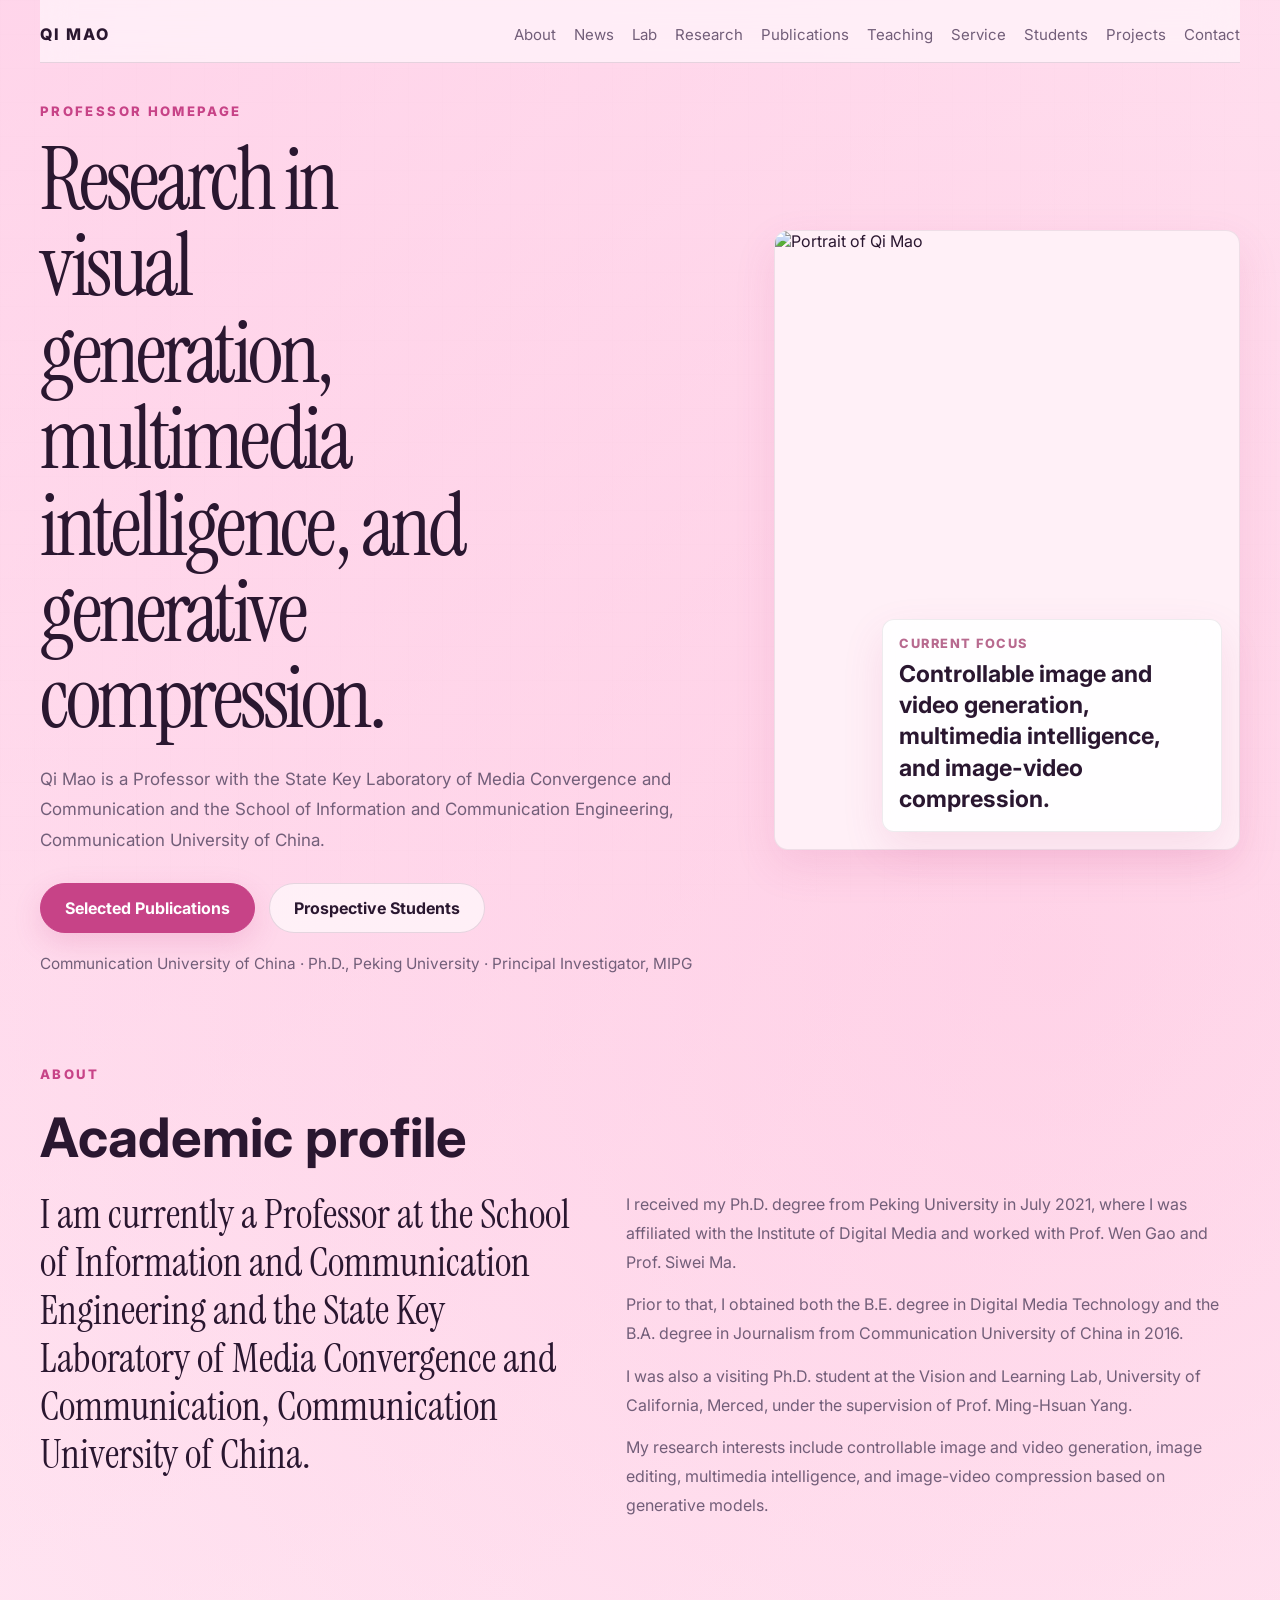
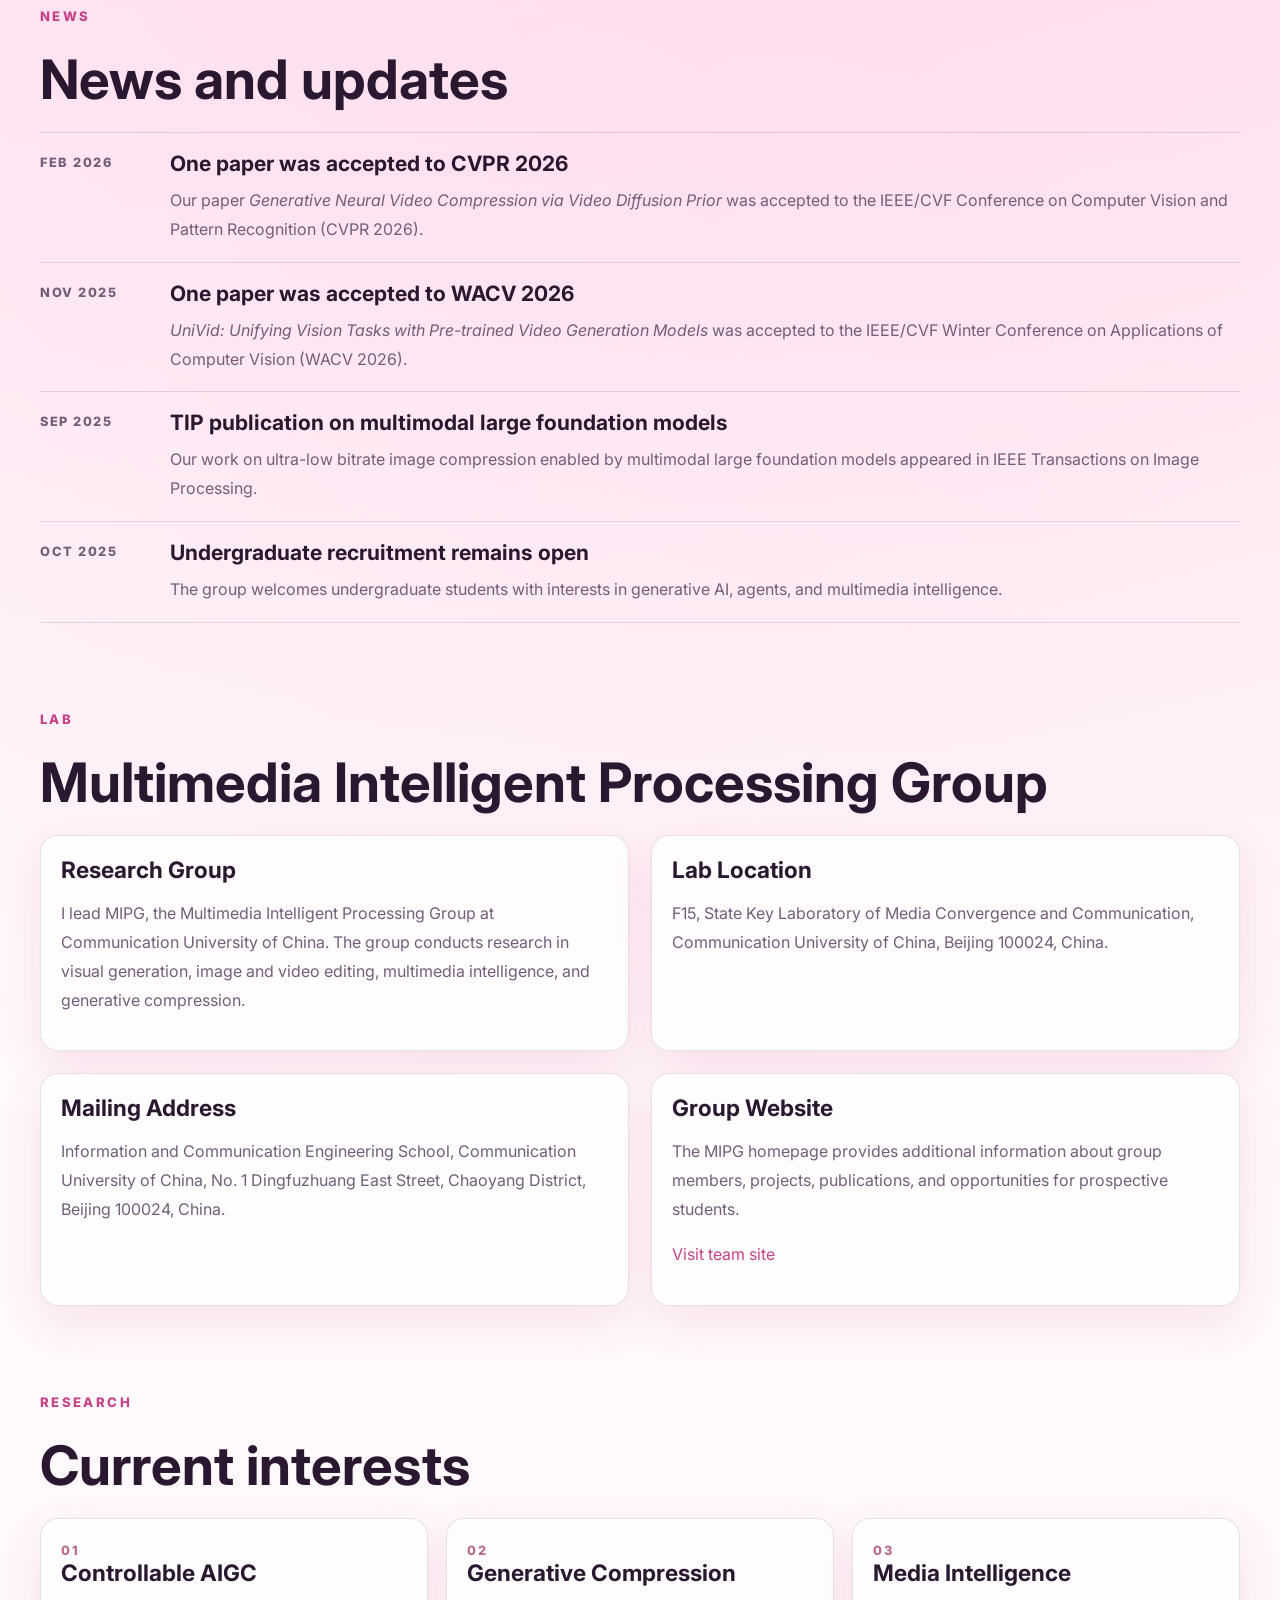
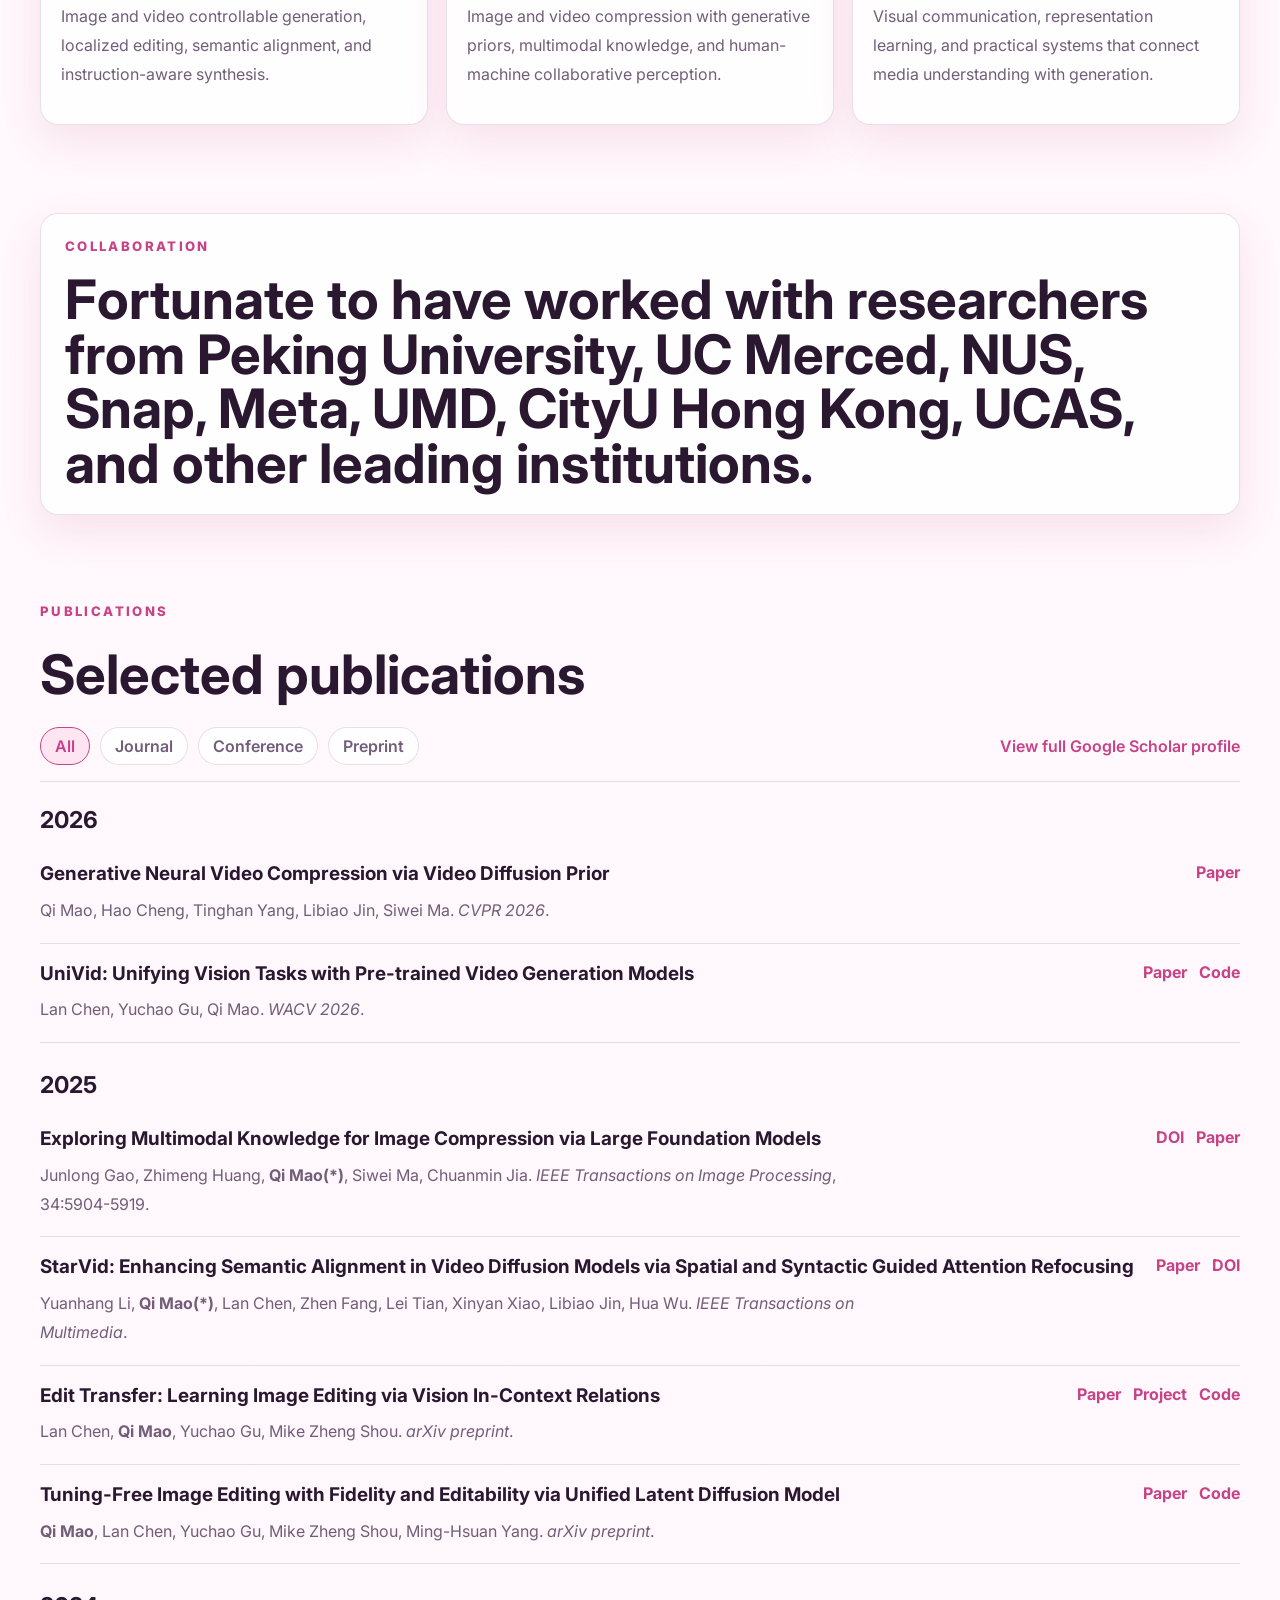
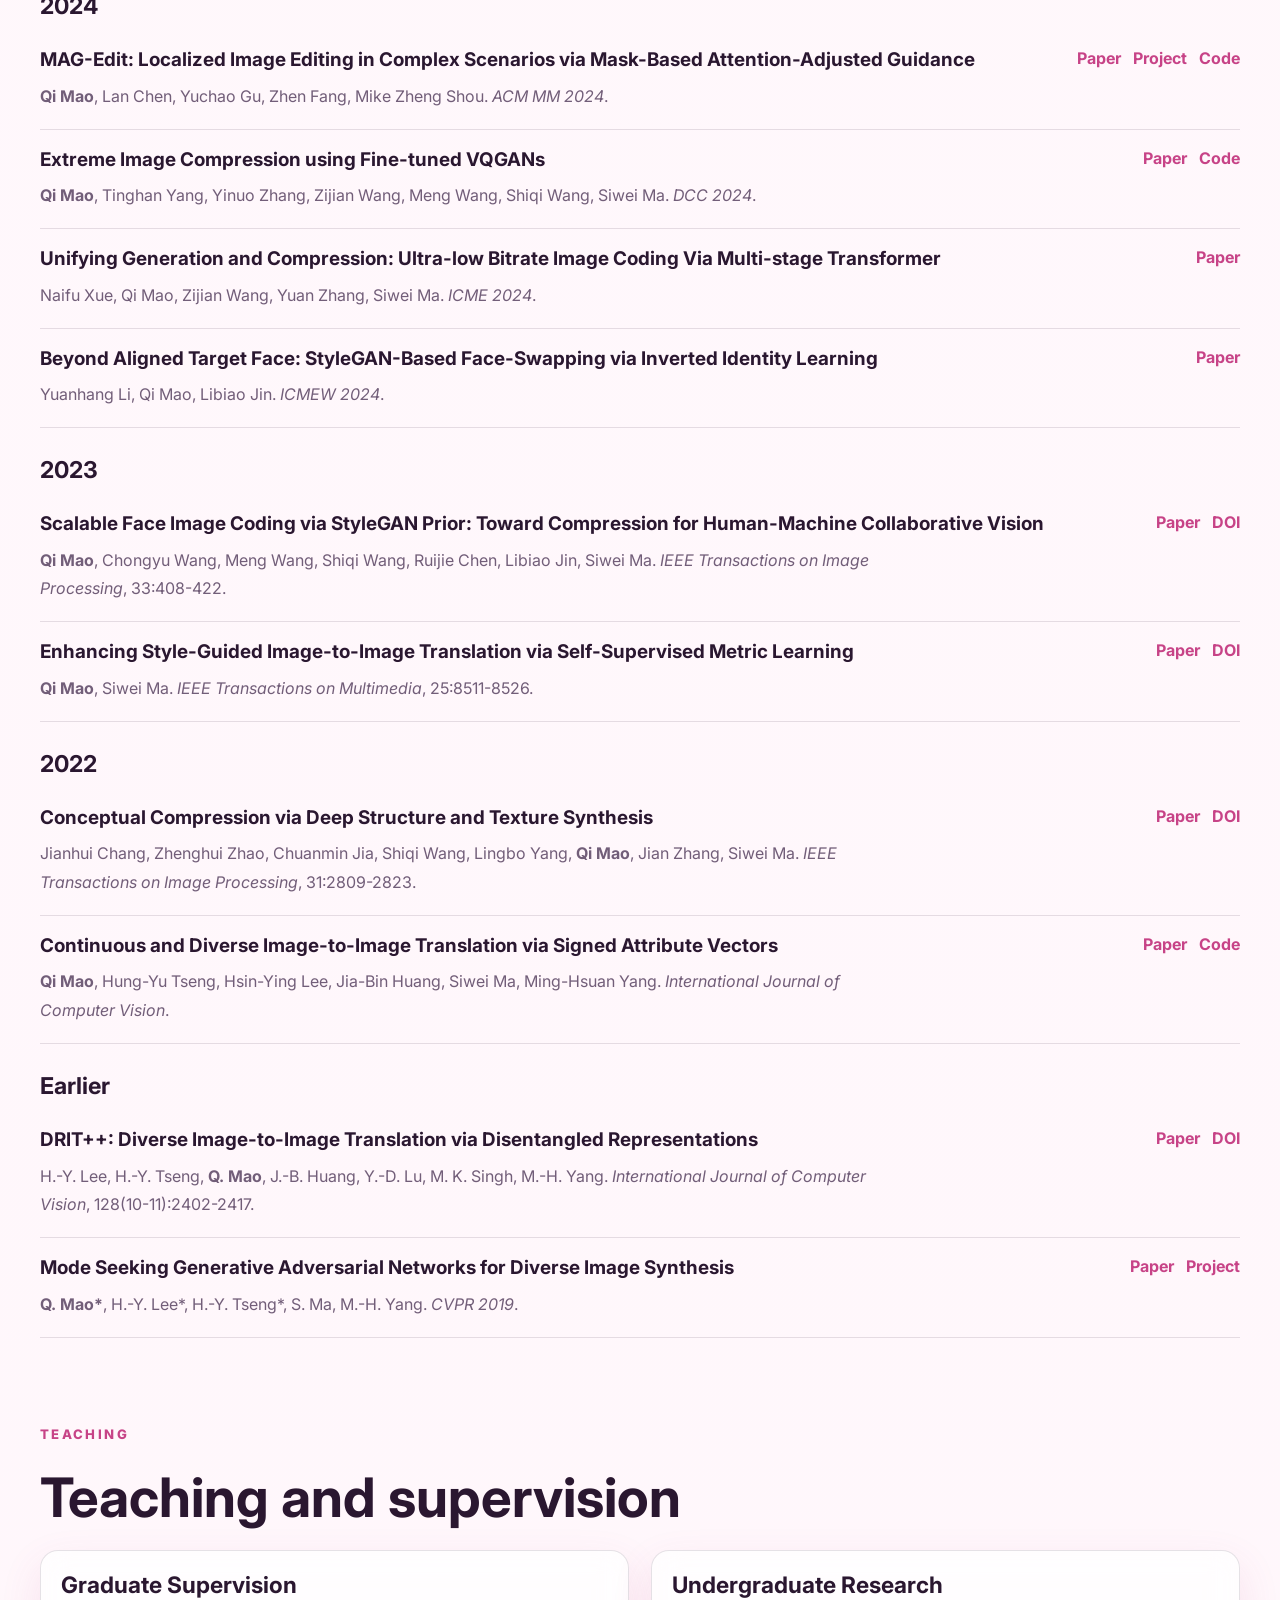
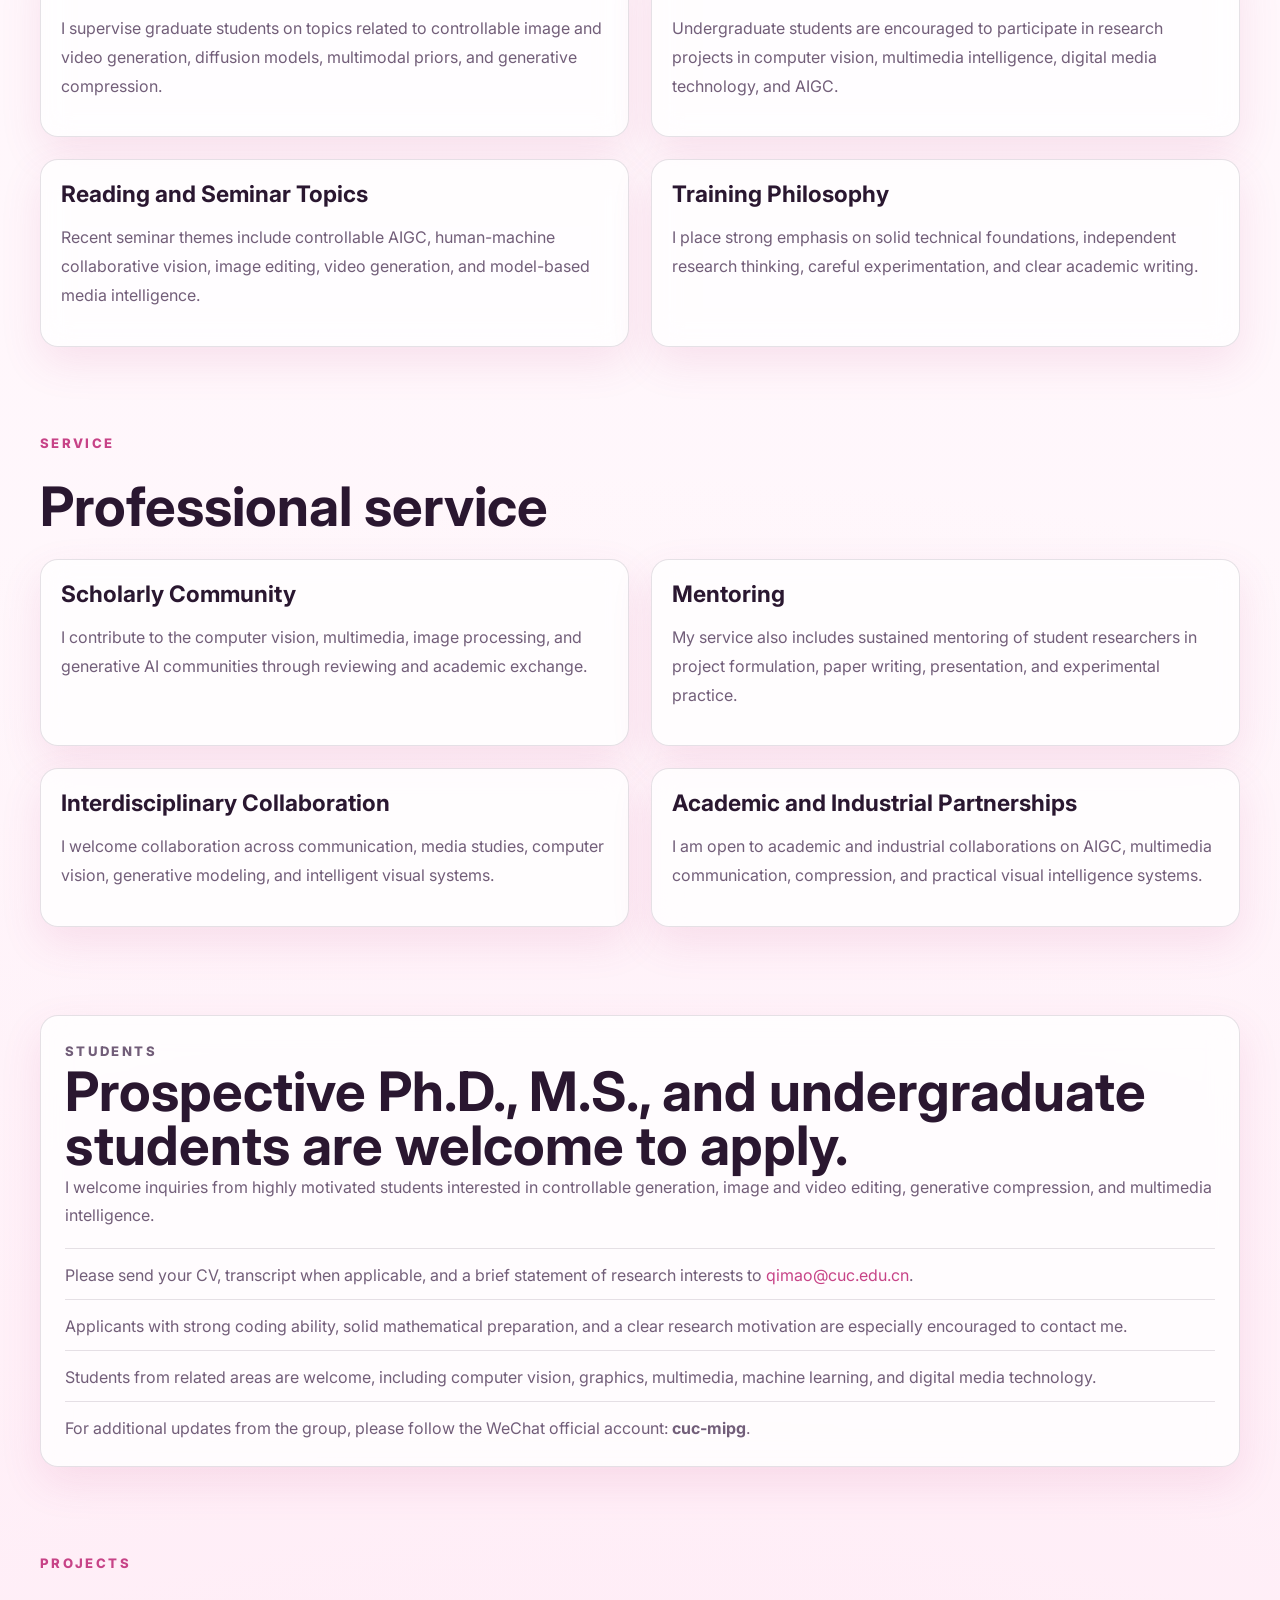
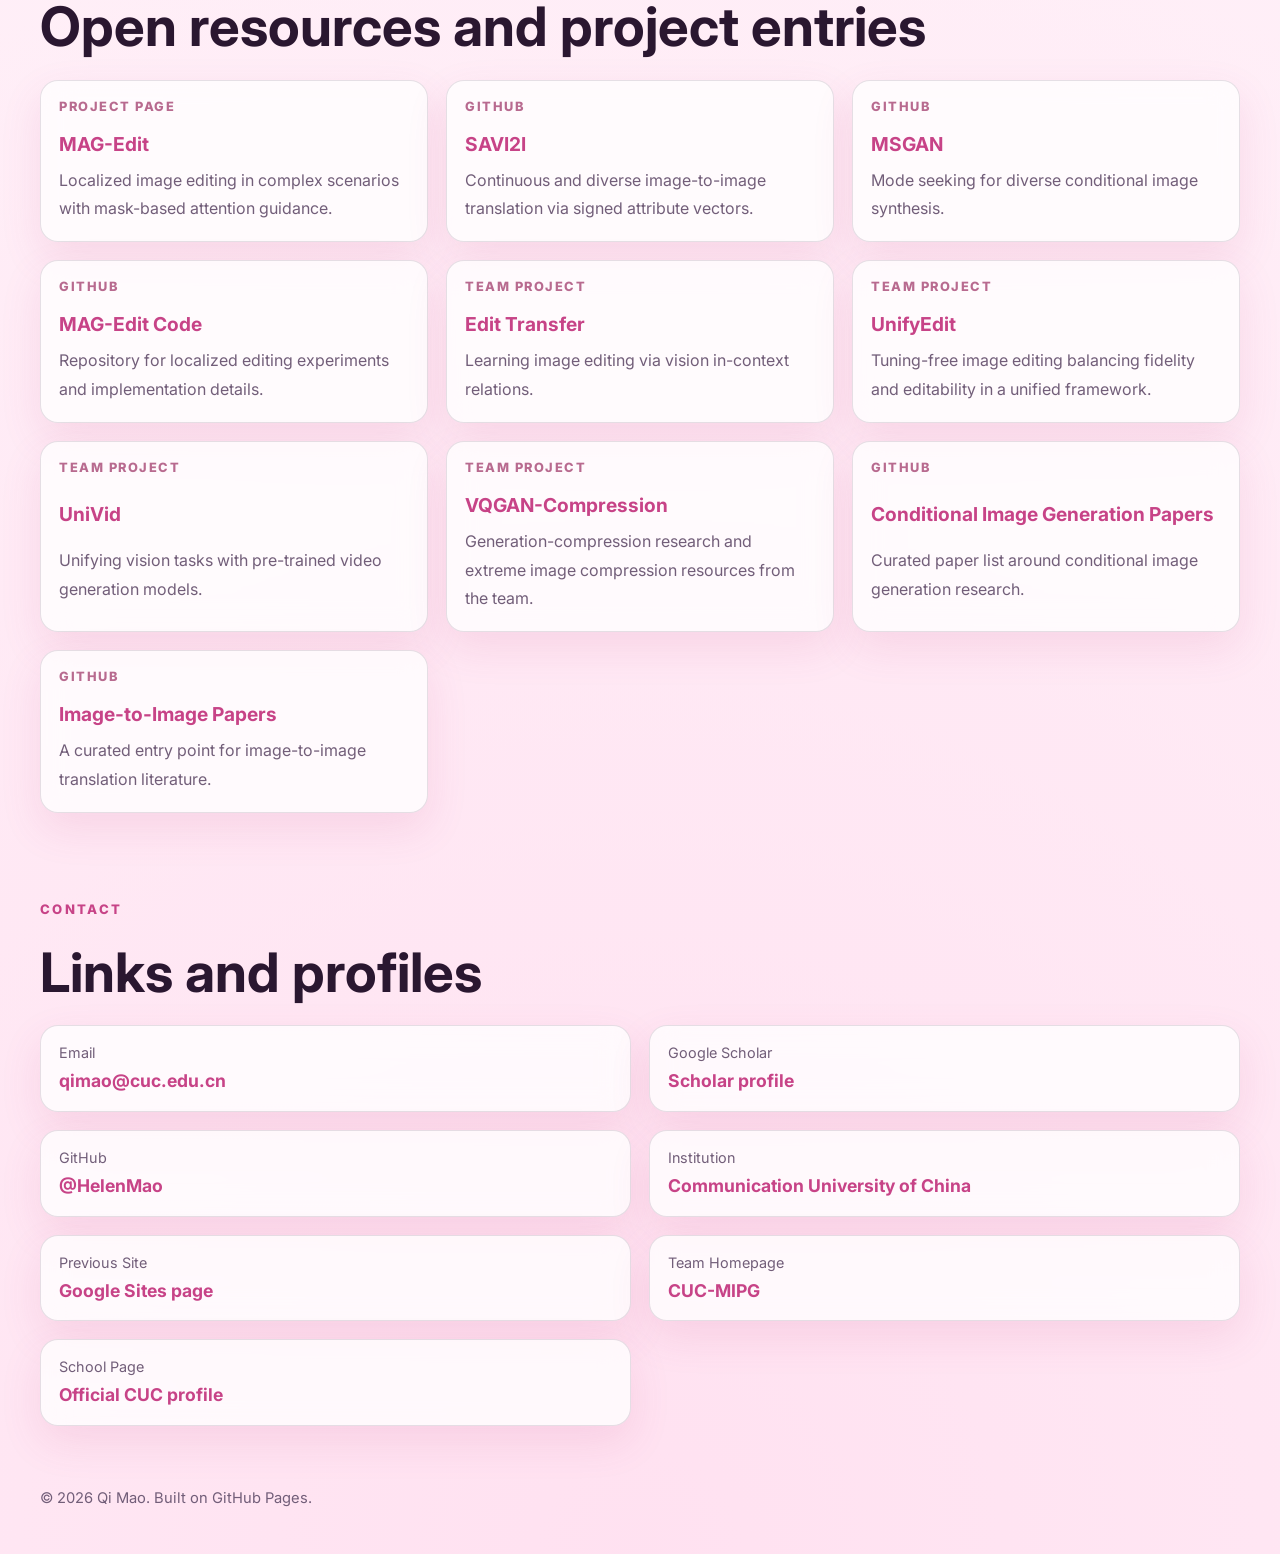
==== index.html @ fb8cfbb8 "Polish faculty homepage tone and layout" ====
<!DOCTYPE html>
<html lang="en">
  <head>
    <meta charset="UTF-8" />
    <meta name="viewport" content="width=device-width, initial-scale=1.0" />
    <title>Qi Mao | Academic Homepage</title>
    <meta
      name="description"
      content="Qi Mao's academic homepage featuring research interests, publications, teaching, service, student recruitment, and project links."
    />
    <link rel="preconnect" href="https://fonts.googleapis.com" />
    <link rel="preconnect" href="https://fonts.gstatic.com" crossorigin />
    <link
      href="https://fonts.googleapis.com/css2?family=Instrument+Serif:ital@0;1&family=Inter:wght@400;500;600;700;800&display=swap"
      rel="stylesheet"
    />
    <link rel="stylesheet" href="./styles.css" />
  </head>
  <body>
    <div class="grain"></div>
    <header class="site-header">
      <a class="brand" href="#top">Qi Mao</a>
      <nav class="site-nav" aria-label="Primary">
        <a href="#about">About</a>
        <a href="#news">News</a>
        <a href="#lab">Lab</a>
        <a href="#research">Research</a>
        <a href="#publications">Publications</a>
        <a href="#teaching">Teaching</a>
        <a href="#service">Service</a>
        <a href="#students">Students</a>
        <a href="#projects">Projects</a>
        <a href="#contact">Contact</a>
      </nav>
    </header>

    <main id="top">
      <section class="hero section">
        <div class="hero-copy reveal">
          <p class="eyebrow">Professor Homepage</p>
          <h1>Research in visual generation, multimedia intelligence, and generative compression.</h1>
          <p class="hero-text">
            Qi Mao is a Professor with the State Key Laboratory of Media Convergence and
            Communication and the School of Information and Communication Engineering,
            Communication University of China.
          </p>
          <div class="hero-actions">
            <a class="button button-primary" href="#publications">Selected Publications</a>
            <a class="button button-secondary" href="#students">Prospective Students</a>
          </div>
          <p class="hero-note">
            Communication University of China &middot; Ph.D., Peking University &middot; Principal Investigator, MIPG
          </p>
        </div>

        <div class="hero-visual reveal">
          <div class="portrait-frame">
            <img src="./assets/qi-mao.jpeg" alt="Portrait of Qi Mao" />
          </div>
          <div class="floating-card">
            <p class="card-label">Current Focus</p>
            <h2>
              Controllable image and video generation, multimedia intelligence, and
              image-video compression.
            </h2>
          </div>
        </div>
      </section>

      <section class="section intro reveal" id="about">
        <div class="section-heading">
          <p class="eyebrow">About</p>
          <h2>Academic profile</h2>
        </div>
        <div class="intro-grid">
          <p class="lead">
            I am currently a Professor at the School of Information and Communication
            Engineering and the State Key Laboratory of Media Convergence and Communication,
            Communication University of China.
          </p>
          <div class="intro-body">
            <p>
              I received my Ph.D. degree from Peking University in July 2021, where I was
              affiliated with the Institute of Digital Media and worked with
              Prof. Wen Gao and Prof. Siwei Ma.
            </p>
            <p>
              Prior to that, I obtained both the B.E. degree in Digital Media Technology and
              the B.A. degree in Journalism from Communication University of China in 2016.
            </p>
            <p>
              I was also a visiting Ph.D. student at the Vision and Learning Lab,
              University of California, Merced, under the supervision of
              Prof. Ming-Hsuan Yang.
            </p>
            <p>
              My research interests include controllable image and video generation,
              image editing, multimedia intelligence, and image-video compression based on
              generative models.
            </p>
          </div>
        </div>
      </section>

      <section class="section news reveal" id="news">
        <div class="section-heading">
          <p class="eyebrow">News</p>
          <h2>News and updates</h2>
        </div>
        <div class="timeline">
          <article class="timeline-item">
            <p class="pub-year">Feb 2026</p>
            <div>
              <h3>One paper was accepted to CVPR 2026</h3>
              <p>
                Our paper <em>Generative Neural Video Compression via Video Diffusion Prior</em>
                was accepted to the IEEE/CVF Conference on Computer Vision and Pattern Recognition (CVPR 2026).
              </p>
            </div>
          </article>
          <article class="timeline-item">
            <p class="pub-year">Nov 2025</p>
            <div>
              <h3>One paper was accepted to WACV 2026</h3>
              <p>
                <em>UniVid: Unifying Vision Tasks with Pre-trained Video Generation Models</em>
                was accepted to the IEEE/CVF Winter Conference on Applications of Computer Vision (WACV 2026).
              </p>
            </div>
          </article>
          <article class="timeline-item">
            <p class="pub-year">Sep 2025</p>
            <div>
              <h3>TIP publication on multimodal large foundation models</h3>
              <p>
                Our work on ultra-low bitrate image compression enabled by multimodal large
                foundation models appeared in IEEE Transactions on Image Processing.
              </p>
            </div>
          </article>
          <article class="timeline-item">
            <p class="pub-year">Oct 2025</p>
            <div>
              <h3>Undergraduate recruitment remains open</h3>
              <p>
                The group welcomes undergraduate students with interests in generative AI,
                agents, and multimedia intelligence.
              </p>
            </div>
          </article>
        </div>
      </section>

      <section class="section reveal" id="lab">
        <div class="section-heading">
          <p class="eyebrow">Lab</p>
          <h2>Multimedia Intelligent Processing Group</h2>
        </div>
        <div class="two-column-grid">
          <article class="info-card">
            <h3>Research Group</h3>
            <p>
              I lead MIPG, the Multimedia Intelligent Processing Group at Communication
              University of China. The group conducts research in visual generation,
              image and video editing, multimedia intelligence, and generative compression.
            </p>
          </article>
          <article class="info-card">
            <h3>Lab Location</h3>
            <p>
              F15, State Key Laboratory of Media Convergence and Communication,
              Communication University of China, Beijing 100024, China.
            </p>
          </article>
          <article class="info-card">
            <h3>Mailing Address</h3>
            <p>
              Information and Communication Engineering School, Communication University
              of China, No. 1 Dingfuzhuang East Street, Chaoyang District, Beijing 100024, China.
            </p>
          </article>
          <article class="info-card">
            <h3>Group Website</h3>
            <p>
              The MIPG homepage provides additional information about group members,
              projects, publications, and opportunities for prospective students.
            </p>
            <p><a href="https://cuc-mipg.github.io/location.html" target="_blank" rel="noreferrer">Visit team site</a></p>
          </article>
        </div>
      </section>

      <section class="section research reveal" id="research">
        <div class="section-heading">
          <p class="eyebrow">Research</p>
          <h2>Current interests</h2>
        </div>
        <div class="research-grid">
          <article class="research-card">
            <span>01</span>
            <h3>Controllable AIGC</h3>
            <p>
              Image and video controllable generation, localized editing, semantic
              alignment, and instruction-aware synthesis.
            </p>
          </article>
          <article class="research-card">
            <span>02</span>
            <h3>Generative Compression</h3>
            <p>
              Image and video compression with generative priors, multimodal knowledge,
              and human-machine collaborative perception.
            </p>
          </article>
          <article class="research-card">
            <span>03</span>
            <h3>Media Intelligence</h3>
            <p>
              Visual communication, representation learning, and practical systems that
              connect media understanding with generation.
            </p>
          </article>
        </div>
      </section>

      <section class="section highlight reveal">
        <div class="highlight-panel">
          <p class="eyebrow">Collaboration</p>
          <h2>
            Fortunate to have worked with researchers from Peking University, UC Merced,
            NUS, Snap, Meta, UMD, CityU Hong Kong, UCAS, and other leading institutions.
          </h2>
        </div>
      </section>

      <section class="section publications reveal" id="publications">
        <div class="section-heading">
          <p class="eyebrow">Publications</p>
          <h2>Selected publications</h2>
        </div>
        <div class="pub-toolbar">
          <div class="pub-filter-group" aria-label="Publication filter">
            <button class="pub-filter is-active" data-filter="all" type="button">All</button>
            <button class="pub-filter" data-filter="journal" type="button">Journal</button>
            <button class="pub-filter" data-filter="conference" type="button">Conference</button>
            <button class="pub-filter" data-filter="preprint" type="button">Preprint</button>
          </div>
          <a class="pub-toolbar-link" href="https://scholar.google.com/citations?user=VTQZF6EAAAAJ&hl=zh-CN" target="_blank" rel="noreferrer">View full Google Scholar profile</a>
        </div>
        <div class="publication-groups">
          <section class="publication-year-group" data-year="2026">
            <h3 class="year-heading">2026</h3>
            <article class="publication-item" data-type="conference">
              <div>
                <h4>Generative Neural Video Compression via Video Diffusion Prior</h4>
                <p>Qi Mao, Hao Cheng, Tinghan Yang, Libiao Jin, Siwei Ma. <em>CVPR 2026</em>.</p>
              </div>
              <div class="pub-links">
                <a href="https://arxiv.org/abs/2512.05016" target="_blank" rel="noreferrer">Paper</a>
              </div>
            </article>
            <article class="publication-item" data-type="conference">
              <div>
                <h4>UniVid: Unifying Vision Tasks with Pre-trained Video Generation Models</h4>
                <p>Lan Chen, Yuchao Gu, Qi Mao. <em>WACV 2026</em>.</p>
              </div>
              <div class="pub-links">
                <a href="https://arxiv.org/abs/2509.21760" target="_blank" rel="noreferrer">Paper</a>
                <a href="https://github.com/CUC-MIPG/UniVid" target="_blank" rel="noreferrer">Code</a>
              </div>
            </article>
          </section>

          <section class="publication-year-group" data-year="2025">
            <h3 class="year-heading">2025</h3>
            <article class="publication-item" data-type="journal">
              <div>
                <h4>Exploring Multimodal Knowledge for Image Compression via Large Foundation Models</h4>
                <p>Junlong Gao, Zhimeng Huang, <strong>Qi Mao(*)</strong>, Siwei Ma, Chuanmin Jia. <em>IEEE Transactions on Image Processing</em>, 34:5904-5919.</p>
              </div>
              <div class="pub-links">
                <a href="https://doi.org/10.1109/TIP.2025.3607616" target="_blank" rel="noreferrer">DOI</a>
                <a href="https://pubmed.ncbi.nlm.nih.gov/40956720/" target="_blank" rel="noreferrer">Paper</a>
              </div>
            </article>
            <article class="publication-item" data-type="journal">
              <div>
                <h4>StarVid: Enhancing Semantic Alignment in Video Diffusion Models via Spatial and Syntactic Guided Attention Refocusing</h4>
                <p>Yuanhang Li, <strong>Qi Mao(*)</strong>, Lan Chen, Zhen Fang, Lei Tian, Xinyan Xiao, Libiao Jin, Hua Wu. <em>IEEE Transactions on Multimedia</em>.</p>
              </div>
              <div class="pub-links">
                <a href="https://arxiv.org/abs/2409.15259" target="_blank" rel="noreferrer">Paper</a>
                <a href="https://doi.org/10.1109/TMM.2026.3668668" target="_blank" rel="noreferrer">DOI</a>
              </div>
            </article>
            <article class="publication-item" data-type="preprint">
              <div>
                <h4>Edit Transfer: Learning Image Editing via Vision In-Context Relations</h4>
                <p>Lan Chen, <strong>Qi Mao</strong>, Yuchao Gu, Mike Zheng Shou. <em>arXiv preprint</em>.</p>
              </div>
              <div class="pub-links">
                <a href="https://arxiv.org/abs/2503.13327" target="_blank" rel="noreferrer">Paper</a>
                <a href="https://cuc-mipg.github.io/EditTransfer.github.io/" target="_blank" rel="noreferrer">Project</a>
                <a href="https://github.com/CUC-MIPG/Edit-Transfer" target="_blank" rel="noreferrer">Code</a>
              </div>
            </article>
            <article class="publication-item" data-type="preprint">
              <div>
                <h4>Tuning-Free Image Editing with Fidelity and Editability via Unified Latent Diffusion Model</h4>
                <p><strong>Qi Mao</strong>, Lan Chen, Yuchao Gu, Mike Zheng Shou, Ming-Hsuan Yang. <em>arXiv preprint</em>.</p>
              </div>
              <div class="pub-links">
                <a href="https://arxiv.org/abs/2504.05594" target="_blank" rel="noreferrer">Paper</a>
                <a href="https://github.com/CUC-MIPG/UnifyEdit" target="_blank" rel="noreferrer">Code</a>
              </div>
            </article>
          </section>

          <section class="publication-year-group" data-year="2024">
            <h3 class="year-heading">2024</h3>
            <article class="publication-item" data-type="conference">
              <div>
                <h4>MAG-Edit: Localized Image Editing in Complex Scenarios via Mask-Based Attention-Adjusted Guidance</h4>
                <p><strong>Qi Mao</strong>, Lan Chen, Yuchao Gu, Zhen Fang, Mike Zheng Shou. <em>ACM MM 2024</em>.</p>
              </div>
              <div class="pub-links">
                <a href="https://dl.acm.org/doi/10.1145/3664647.3680830" target="_blank" rel="noreferrer">Paper</a>
                <a href="https://mag-edit.github.io/" target="_blank" rel="noreferrer">Project</a>
                <a href="https://github.com/HelenMao/MAG-Edit" target="_blank" rel="noreferrer">Code</a>
              </div>
            </article>
            <article class="publication-item" data-type="conference">
              <div>
                <h4>Extreme Image Compression using Fine-tuned VQGANs</h4>
                <p><strong>Qi Mao</strong>, Tinghan Yang, Yinuo Zhang, Zijian Wang, Meng Wang, Shiqi Wang, Siwei Ma. <em>DCC 2024</em>.</p>
              </div>
              <div class="pub-links">
                <a href="https://arxiv.org/abs/2307.08265" target="_blank" rel="noreferrer">Paper</a>
                <a href="https://github.com/CUC-MIPG/VQGAN-Compression" target="_blank" rel="noreferrer">Code</a>
              </div>
            </article>
            <article class="publication-item" data-type="conference">
              <div>
                <h4>Unifying Generation and Compression: Ultra-low Bitrate Image Coding Via Multi-stage Transformer</h4>
                <p>Naifu Xue, Qi Mao, Zijian Wang, Yuan Zhang, Siwei Ma. <em>ICME 2024</em>.</p>
              </div>
              <div class="pub-links">
                <a href="https://ieeexplore.ieee.org/document/10687549" target="_blank" rel="noreferrer">Paper</a>
              </div>
            </article>
            <article class="publication-item" data-type="conference">
              <div>
                <h4>Beyond Aligned Target Face: StyleGAN-Based Face-Swapping via Inverted Identity Learning</h4>
                <p>Yuanhang Li, Qi Mao, Libiao Jin. <em>ICMEW 2024</em>.</p>
              </div>
              <div class="pub-links">
                <a href="https://www.computer.org/csdl/proceedings-article/icmew/2024/10645437/1ZNT6XcHfA4" target="_blank" rel="noreferrer">Paper</a>
              </div>
            </article>
          </section>

          <section class="publication-year-group" data-year="2023">
            <h3 class="year-heading">2023</h3>
            <article class="publication-item" data-type="journal">
              <div>
                <h4>Scalable Face Image Coding via StyleGAN Prior: Toward Compression for Human-Machine Collaborative Vision</h4>
                <p><strong>Qi Mao</strong>, Chongyu Wang, Meng Wang, Shiqi Wang, Ruijie Chen, Libiao Jin, Siwei Ma. <em>IEEE Transactions on Image Processing</em>, 33:408-422.</p>
              </div>
              <div class="pub-links">
                <a href="https://ieeexplore.ieee.org/document/10372532" target="_blank" rel="noreferrer">Paper</a>
                <a href="https://doi.org/10.1109/TIP.2023.3343912" target="_blank" rel="noreferrer">DOI</a>
              </div>
            </article>
            <article class="publication-item" data-type="journal">
              <div>
                <h4>Enhancing Style-Guided Image-to-Image Translation via Self-Supervised Metric Learning</h4>
                <p><strong>Qi Mao</strong>, Siwei Ma. <em>IEEE Transactions on Multimedia</em>, 25:8511-8526.</p>
              </div>
              <div class="pub-links">
                <a href="https://ieeexplore.ieee.org/document/10021829/" target="_blank" rel="noreferrer">Paper</a>
                <a href="https://doi.org/10.1109/TMM.2023.3238313" target="_blank" rel="noreferrer">DOI</a>
              </div>
            </article>
          </section>

          <section class="publication-year-group" data-year="2022">
            <h3 class="year-heading">2022</h3>
            <article class="publication-item" data-type="journal">
              <div>
                <h4>Conceptual Compression via Deep Structure and Texture Synthesis</h4>
                <p>Jianhui Chang, Zhenghui Zhao, Chuanmin Jia, Shiqi Wang, Lingbo Yang, <strong>Qi Mao</strong>, Jian Zhang, Siwei Ma. <em>IEEE Transactions on Image Processing</em>, 31:2809-2823.</p>
              </div>
              <div class="pub-links">
                <a href="https://pubmed.ncbi.nlm.nih.gov/35312621/" target="_blank" rel="noreferrer">Paper</a>
                <a href="https://doi.org/10.1109/TIP.2022.3159477" target="_blank" rel="noreferrer">DOI</a>
              </div>
            </article>
            <article class="publication-item" data-type="journal">
              <div>
                <h4>Continuous and Diverse Image-to-Image Translation via Signed Attribute Vectors</h4>
                <p><strong>Qi Mao</strong>, Hung-Yu Tseng, Hsin-Ying Lee, Jia-Bin Huang, Siwei Ma, Ming-Hsuan Yang. <em>International Journal of Computer Vision</em>.</p>
              </div>
              <div class="pub-links">
                <a href="https://dl.acm.org/doi/10.1007/s11263-021-01557-6" target="_blank" rel="noreferrer">Paper</a>
                <a href="https://github.com/HelenMao/SAVI2I" target="_blank" rel="noreferrer">Code</a>
              </div>
            </article>
          </section>

          <section class="publication-year-group" data-year="2020-2019">
            <h3 class="year-heading">Earlier</h3>
            <article class="publication-item" data-type="journal">
              <div>
                <h4>DRIT++: Diverse Image-to-Image Translation via Disentangled Representations</h4>
                <p>H.-Y. Lee, H.-Y. Tseng, <strong>Q. Mao</strong>, J.-B. Huang, Y.-D. Lu, M. K. Singh, M.-H. Yang. <em>International Journal of Computer Vision</em>, 128(10-11):2402-2417.</p>
              </div>
              <div class="pub-links">
                <a href="http://arxiv.org/abs/1905.01270" target="_blank" rel="noreferrer">Paper</a>
                <a href="https://doi.org/10.1007/s11263-019-01284-z" target="_blank" rel="noreferrer">DOI</a>
              </div>
            </article>
            <article class="publication-item" data-type="conference">
              <div>
                <h4>Mode Seeking Generative Adversarial Networks for Diverse Image Synthesis</h4>
                <p><strong>Q. Mao*</strong>, H.-Y. Lee*, H.-Y. Tseng*, S. Ma, M.-H. Yang. <em>CVPR 2019</em>.</p>
              </div>
              <div class="pub-links">
                <a href="https://arxiv.org/abs/1903.05628" target="_blank" rel="noreferrer">Paper</a>
                <a href="https://github.com/HelenMao/MSGAN" target="_blank" rel="noreferrer">Project</a>
              </div>
            </article>
          </section>
        </div>
      </section>

      <section class="section teaching reveal" id="teaching">
        <div class="section-heading">
          <p class="eyebrow">Teaching</p>
          <h2>Teaching and supervision</h2>
        </div>
        <div class="two-column-grid">
          <article class="info-card">
            <h3>Graduate Supervision</h3>
            <p>
              I supervise graduate students on topics related to controllable image and video
              generation, diffusion models, multimodal priors, and generative compression.
            </p>
          </article>
          <article class="info-card">
            <h3>Undergraduate Research</h3>
            <p>
              Undergraduate students are encouraged to participate in research projects in
              computer vision, multimedia intelligence, digital media technology, and AIGC.
            </p>
          </article>
          <article class="info-card">
            <h3>Reading and Seminar Topics</h3>
            <p>
              Recent seminar themes include controllable AIGC, human-machine collaborative
              vision, image editing, video generation, and model-based media intelligence.
            </p>
          </article>
          <article class="info-card">
            <h3>Training Philosophy</h3>
            <p>
              I place strong emphasis on solid technical foundations, independent research
              thinking, careful experimentation, and clear academic writing.
            </p>
          </article>
        </div>
      </section>

      <section class="section service reveal" id="service">
        <div class="section-heading">
          <p class="eyebrow">Service</p>
          <h2>Professional service</h2>
        </div>
        <div class="two-column-grid">
          <article class="info-card">
            <h3>Scholarly Community</h3>
            <p>
              I contribute to the computer vision, multimedia, image processing, and
              generative AI communities through reviewing and academic exchange.
            </p>
          </article>
          <article class="info-card">
            <h3>Mentoring</h3>
            <p>
              My service also includes sustained mentoring of student researchers in project
              formulation, paper writing, presentation, and experimental practice.
            </p>
          </article>
          <article class="info-card">
            <h3>Interdisciplinary Collaboration</h3>
            <p>
              I welcome collaboration across communication, media studies, computer vision,
              generative modeling, and intelligent visual systems.
            </p>
          </article>
          <article class="info-card">
            <h3>Academic and Industrial Partnerships</h3>
            <p>
              I am open to academic and industrial collaborations on AIGC, multimedia
              communication, compression, and practical visual intelligence systems.
            </p>
          </article>
        </div>
      </section>

      <section class="section students reveal" id="students">
        <div class="students-panel">
          <p class="eyebrow">Students</p>
          <h2>Prospective Ph.D., M.S., and undergraduate students are welcome to apply.</h2>
          <p>
            I welcome inquiries from highly motivated students interested in controllable
            generation, image and video editing, generative compression, and multimedia intelligence.
          </p>
          <ul class="students-list">
            <li>Please send your CV, transcript when applicable, and a brief statement of research interests to <a href="mailto:qimao@cuc.edu.cn">qimao@cuc.edu.cn</a>.</li>
            <li>Applicants with strong coding ability, solid mathematical preparation, and a clear research motivation are especially encouraged to contact me.</li>
            <li>Students from related areas are welcome, including computer vision, graphics, multimedia, machine learning, and digital media technology.</li>
            <li>For additional updates from the group, please follow the WeChat official account: <strong>cuc-mipg</strong>.</li>
          </ul>
        </div>
      </section>

      <section class="section projects reveal" id="projects">
        <div class="section-heading">
          <p class="eyebrow">Projects</p>
          <h2>Open resources and project entries</h2>
        </div>
        <div class="project-grid">
          <a class="project-card" href="https://mag-edit.github.io/" target="_blank" rel="noreferrer">
            <span>Project Page</span>
            <strong>MAG-Edit</strong>
            <p>Localized image editing in complex scenarios with mask-based attention guidance.</p>
          </a>
          <a class="project-card" href="https://github.com/HelenMao/SAVI2I" target="_blank" rel="noreferrer">
            <span>GitHub</span>
            <strong>SAVI2I</strong>
            <p>Continuous and diverse image-to-image translation via signed attribute vectors.</p>
          </a>
          <a class="project-card" href="https://github.com/HelenMao/MSGAN" target="_blank" rel="noreferrer">
            <span>GitHub</span>
            <strong>MSGAN</strong>
            <p>Mode seeking for diverse conditional image synthesis.</p>
          </a>
          <a class="project-card" href="https://github.com/HelenMao/MAG-Edit" target="_blank" rel="noreferrer">
            <span>GitHub</span>
            <strong>MAG-Edit Code</strong>
            <p>Repository for localized editing experiments and implementation details.</p>
          </a>
          <a class="project-card" href="https://cuc-mipg.github.io/EditTransfer.github.io/" target="_blank" rel="noreferrer">
            <span>Team Project</span>
            <strong>Edit Transfer</strong>
            <p>Learning image editing via vision in-context relations.</p>
          </a>
          <a class="project-card" href="https://github.com/CUC-MIPG/UnifyEdit" target="_blank" rel="noreferrer">
            <span>Team Project</span>
            <strong>UnifyEdit</strong>
            <p>Tuning-free image editing balancing fidelity and editability in a unified framework.</p>
          </a>
          <a class="project-card" href="https://github.com/CUC-MIPG/UniVid" target="_blank" rel="noreferrer">
            <span>Team Project</span>
            <strong>UniVid</strong>
            <p>Unifying vision tasks with pre-trained video generation models.</p>
          </a>
          <a class="project-card" href="https://github.com/CUC-MIPG/VQGAN-Compression" target="_blank" rel="noreferrer">
            <span>Team Project</span>
            <strong>VQGAN-Compression</strong>
            <p>Generation-compression research and extreme image compression resources from the team.</p>
          </a>
          <a class="project-card" href="https://github.com/HelenMao/Conditional-Image-Generation-Papers" target="_blank" rel="noreferrer">
            <span>GitHub</span>
            <strong>Conditional Image Generation Papers</strong>
            <p>Curated paper list around conditional image generation research.</p>
          </a>
          <a class="project-card" href="https://github.com/HelenMao/image-to-image-papers" target="_blank" rel="noreferrer">
            <span>GitHub</span>
            <strong>Image-to-Image Papers</strong>
            <p>A curated entry point for image-to-image translation literature.</p>
          </a>
        </div>
      </section>

      <section class="section contact reveal" id="contact">
        <div class="section-heading">
          <p class="eyebrow">Contact</p>
          <h2>Links and profiles</h2>
        </div>
        <div class="contact-grid">
          <a href="mailto:qimao@cuc.edu.cn">
            <span>Email</span>
            <strong>qimao@cuc.edu.cn</strong>
          </a>
          <a href="https://scholar.google.com/citations?user=VTQZF6EAAAAJ&hl=zh-CN" target="_blank" rel="noreferrer">
            <span>Google Scholar</span>
            <strong>Scholar profile</strong>
          </a>
          <a href="https://github.com/HelenMao" target="_blank" rel="noreferrer">
            <span>GitHub</span>
            <strong>@HelenMao</strong>
          </a>
          <a href="https://www.cuc.edu.cn/" target="_blank" rel="noreferrer">
            <span>Institution</span>
            <strong>Communication University of China</strong>
          </a>
          <a href="https://sites.google.com/view/qi-mao/" target="_blank" rel="noreferrer">
            <span>Previous Site</span>
            <strong>Google Sites page</strong>
          </a>
          <a href="https://cuc-mipg.github.io/location.html" target="_blank" rel="noreferrer">
            <span>Team Homepage</span>
            <strong>CUC-MIPG</strong>
          </a>
          <a href="https://ices.cuc.edu.cn/2019/0919/c5332a232947/pagem.htm" target="_blank" rel="noreferrer">
            <span>School Page</span>
            <strong>Official CUC profile</strong>
          </a>
        </div>
      </section>
    </main>

    <footer class="site-footer">
      <p>&copy; <span id="year"></span> Qi Mao. Built on GitHub Pages.</p>
    </footer>

    <script src="./script.js"></script>
  </body>
</html>
---- styles.css ----
:root {
  --bg: #fff6fb;
  --bg-strong: #fff0f7;
  --surface: rgba(255, 255, 255, 0.78);
  --surface-strong: rgba(255, 255, 255, 0.9);
  --text: #2a1730;
  --muted: #725e79;
  --line: rgba(42, 23, 48, 0.12);
  --accent: #c74387;
  --accent-soft: #ffe5f2;
  --gold: #b86a8f;
  --shadow: 0 16px 42px rgba(199, 67, 135, 0.12);
  --max-width: 1200px;
}

* {
  box-sizing: border-box;
}

html {
  scroll-behavior: smooth;
}

body {
  margin: 0;
  background:
    radial-gradient(circle at top left, rgba(255, 174, 216, 0.42), transparent 28%),
    radial-gradient(circle at 82% 10%, rgba(255, 127, 182, 0.24), transparent 22%),
    radial-gradient(circle at 50% 100%, rgba(255, 214, 235, 0.65), transparent 28%),
    linear-gradient(180deg, #fff9fc 0%, var(--bg) 100%);
  color: var(--text);
  font-family: "Inter", sans-serif;
}

.grain {
  position: fixed;
  inset: 0;
  z-index: -1;
  pointer-events: none;
  opacity: 0.04;
  background-image:
    linear-gradient(rgba(42, 23, 48, 0.12) 1px, transparent 1px),
    linear-gradient(90deg, rgba(42, 23, 48, 0.12) 1px, transparent 1px);
  background-size: 34px 34px;
}

a {
  color: inherit;
  text-decoration: none;
}

.site-header,
main,
.site-footer {
  width: min(calc(100% - 32px), var(--max-width));
  margin: 0 auto;
}

.site-header {
  position: sticky;
  top: 0;
  z-index: 20;
  display: flex;
  align-items: center;
  justify-content: space-between;
  padding: 24px 0 18px;
  background: rgba(255, 246, 251, 0.72);
  border-bottom: 1px solid var(--line);
  backdrop-filter: blur(16px);
}

.brand {
  font-size: 1rem;
  font-weight: 800;
  letter-spacing: 0.12em;
  text-transform: uppercase;
}

.site-nav {
  display: flex;
  gap: 18px;
  flex-wrap: wrap;
}

.site-nav a,
.button,
.contact-grid a,
.project-card,
.publication-item a {
  transition:
    transform 180ms ease,
    opacity 180ms ease,
    border-color 180ms ease,
    background-color 180ms ease;
}

.site-nav a {
  color: var(--muted);
  font-size: 0.94rem;
}

.section {
  padding: 40px 0 48px;
}

.hero {
  min-height: calc(100svh - 96px);
  display: grid;
  grid-template-columns: minmax(0, 1.2fr) minmax(320px, 0.8fr);
  gap: 34px;
  align-items: center;
}

.eyebrow {
  margin: 0 0 18px;
  color: var(--accent);
  font-size: 0.82rem;
  font-weight: 800;
  letter-spacing: 0.18em;
  text-transform: uppercase;
}

.hero h1,
.section-heading h2,
.highlight-panel h2,
.students-panel h2 {
  margin: 0;
  line-height: 1;
}

.hero h1 {
  max-width: 11ch;
  font-family: "Instrument Serif", serif;
  font-size: clamp(3.1rem, 6.8vw, 5.4rem);
  font-weight: 400;
  letter-spacing: -0.04em;
}

.hero-text,
.intro-body p,
.research-card p,
.publication-item p,
.students-panel p,
.timeline-item p,
.info-card p,
.project-card p {
  color: var(--muted);
  line-height: 1.8;
}

.hero-text {
  max-width: 42rem;
  margin: 22px 0 0;
  font-size: 1.06rem;
}

.hero-note {
  margin: 18px 0 0;
  color: var(--muted);
  font-size: 0.96rem;
  line-height: 1.7;
}

.hero-actions {
  display: flex;
  gap: 14px;
  flex-wrap: wrap;
  margin-top: 28px;
}

.button {
  display: inline-flex;
  align-items: center;
  justify-content: center;
  min-height: 50px;
  padding: 0 24px;
  border: 1px solid var(--line);
  border-radius: 999px;
  font-weight: 700;
}

.button-primary {
  background: var(--accent);
  border-color: var(--accent);
  color: #fff;
  box-shadow: 0 10px 28px rgba(199, 67, 135, 0.18);
}

.button-secondary {
  background: rgba(255, 255, 255, 0.62);
}

.students-list {
  padding: 0;
  margin: 0;
  list-style: none;
}

.hero-visual {
  position: relative;
  min-height: 620px;
}

.portrait-frame {
  position: absolute;
  inset: 0;
  overflow: hidden;
  border-radius: 14px;
  border: 1px solid rgba(42, 23, 48, 0.08);
  box-shadow: var(--shadow);
  background: var(--bg-strong);
}

.portrait-frame img {
  width: 100%;
  height: 100%;
  object-fit: cover;
}

.floating-card {
  position: absolute;
  right: 18px;
  bottom: 18px;
  width: min(78%, 340px);
  padding: 16px;
  border: 1px solid rgba(42, 23, 48, 0.08);
  border-radius: 12px;
  background: var(--surface-strong);
  backdrop-filter: blur(18px);
  box-shadow: var(--shadow);
}

.card-label,
.pub-year,
.research-card span,
.project-card span {
  margin: 0 0 8px;
  color: var(--gold);
  font-size: 0.8rem;
  font-weight: 800;
  letter-spacing: 0.12em;
  text-transform: uppercase;
}

.floating-card h2 {
  margin: 0;
  font-size: clamp(1.15rem, 2.2vw, 1.45rem);
  line-height: 1.35;
}

.section-heading {
  display: grid;
  gap: 10px;
  margin-bottom: 26px;
}

.section-heading h2,
.highlight-panel h2,
.students-panel h2 {
  font-size: clamp(1.95rem, 4.5vw, 3.4rem);
}

.intro-grid,
.two-column-grid,
.contact-grid {
  display: grid;
  gap: 22px;
}

.intro-grid {
  grid-template-columns: minmax(0, 0.95fr) minmax(0, 1.05fr);
  gap: 30px;
}

.lead {
  margin: 0;
  font-family: "Instrument Serif", serif;
  font-size: clamp(1.65rem, 3.4vw, 2.5rem);
  line-height: 1.2;
}

.intro-body {
  display: grid;
  gap: 14px;
}

.intro-body p,
.students-panel p {
  margin: 0;
}

.research-grid,
.project-grid {
  display: grid;
  gap: 18px;
}

.research-grid {
  grid-template-columns: repeat(3, minmax(0, 1fr));
}

.project-grid {
  grid-template-columns: repeat(3, minmax(0, 1fr));
}

.research-card,
.highlight-panel,
.students-panel,
.contact-grid a,
.info-card,
.project-card {
  border: 1px solid var(--line);
  background: var(--surface);
  box-shadow: var(--shadow);
  backdrop-filter: blur(14px);
}

.research-card,
.info-card {
  min-height: 0;
  padding: 20px;
  border-radius: 18px;
}

.research-card h3,
.info-card h3 {
  margin: 0 0 10px;
  font-size: 1.42rem;
}

.highlight-panel,
.students-panel {
  padding: 24px;
  border-radius: 18px;
}

.timeline {
  border-top: 1px solid var(--line);
}

.timeline-item,
.publication-item {
  display: grid;
  gap: 20px;
  align-items: start;
  padding: 18px 0;
  border-bottom: 1px solid var(--line);
}

.timeline-item {
  grid-template-columns: 110px 1fr;
}

.timeline-item h3 {
  margin: 0 0 10px;
  font-size: 1.32rem;
}

.timeline-item p {
  margin: 0;
}

.publication-item {
  grid-template-columns: minmax(0, 1fr) auto;
}

.publication-item h4 {
  margin: 0 0 10px;
  font-size: 1.18rem;
  line-height: 1.25;
}

.publication-item p {
  margin: 0;
  max-width: 54rem;
}

.pub-links {
  display: flex;
  gap: 12px;
  flex-wrap: wrap;
  justify-content: flex-end;
}

.pub-toolbar {
  display: flex;
  align-items: center;
  justify-content: space-between;
  gap: 16px;
  margin-bottom: 18px;
  padding-bottom: 16px;
  border-bottom: 1px solid var(--line);
}

.pub-filter-group {
  display: flex;
  gap: 10px;
  flex-wrap: wrap;
}

.pub-filter {
  min-height: 38px;
  padding: 0 14px;
  border: 1px solid var(--line);
  border-radius: 999px;
  background: rgba(255, 255, 255, 0.82);
  color: var(--muted);
  font: inherit;
  font-weight: 600;
  cursor: pointer;
}

.pub-filter.is-active {
  border-color: var(--accent);
  background: var(--accent-soft);
  color: var(--accent);
}

.pub-toolbar-link {
  color: var(--accent);
  font-weight: 600;
}

.publication-groups {
  display: grid;
  gap: 22px;
}

.publication-year-group {
  padding-top: 6px;
}

.year-heading {
  margin: 0 0 10px;
  font-size: 1.45rem;
  font-weight: 700;
}

.publication-item a,
.students-list a,
.project-card strong,
.contact-grid strong,
.info-card a {
  color: var(--accent);
}

.publication-item a {
  font-weight: 700;
}

.two-column-grid {
  grid-template-columns: repeat(2, minmax(0, 1fr));
}

.students-list {
  display: grid;
  gap: 10px;
  margin-top: 18px;
}

.students-list li {
  padding-top: 12px;
  border-top: 1px solid var(--line);
  color: var(--muted);
  line-height: 1.75;
}

.project-card {
  display: grid;
  gap: 10px;
  min-height: 0;
  padding: 18px;
  border-radius: 18px;
}

.project-card strong {
  font-size: 1.2rem;
}

.project-card p {
  margin: 0;
}

.contact-grid {
  grid-template-columns: repeat(2, minmax(0, 1fr));
  gap: 18px;
}

.contact-grid a {
  display: grid;
  gap: 8px;
  padding: 18px;
  border-radius: 18px;
}

.contact-grid span {
  color: var(--muted);
  font-size: 0.9rem;
}

.contact-grid strong {
  font-size: 1.1rem;
  line-height: 1.35;
}

.site-footer {
  padding: 0 0 32px;
  color: var(--muted);
  font-size: 0.92rem;
}

.reveal {
  opacity: 0;
  transform: translateY(22px);
  transition:
    opacity 700ms ease,
    transform 700ms ease;
}

.reveal.is-visible {
  opacity: 1;
  transform: translateY(0);
}

.site-nav a:hover,
.button:hover,
.contact-grid a:hover,
.project-card:hover,
.publication-item a:hover {
  transform: translateY(-2px);
}

@media (max-width: 980px) {
  .hero,
  .intro-grid,
  .research-grid,
  .project-grid,
  .two-column-grid,
  .contact-grid,
  .publication-item,
  .timeline-item {
    grid-template-columns: 1fr;
  }

  .hero {
    min-height: auto;
    padding-top: 8px;
  }

  .hero-visual {
    min-height: 520px;
  }

  .pub-links {
    justify-content: flex-start;
  }

  .pub-toolbar {
    align-items: flex-start;
    flex-direction: column;
  }
}

@media (max-width: 640px) {
  .site-header,
  main,
  .site-footer {
    width: min(calc(100% - 22px), var(--max-width));
  }

  .site-header {
    align-items: flex-start;
    flex-direction: column;
    gap: 12px;
  }

  .hero h1 {
    font-size: clamp(3rem, 17vw, 4.8rem);
  }

  .hero-visual {
    min-height: auto;
  }

  .portrait-frame {
    position: static;
    aspect-ratio: 4 / 5;
  }

  .floating-card {
    position: static;
    width: 100%;
    margin-top: 14px;
  }

  .button {
    width: 100%;
  }
}
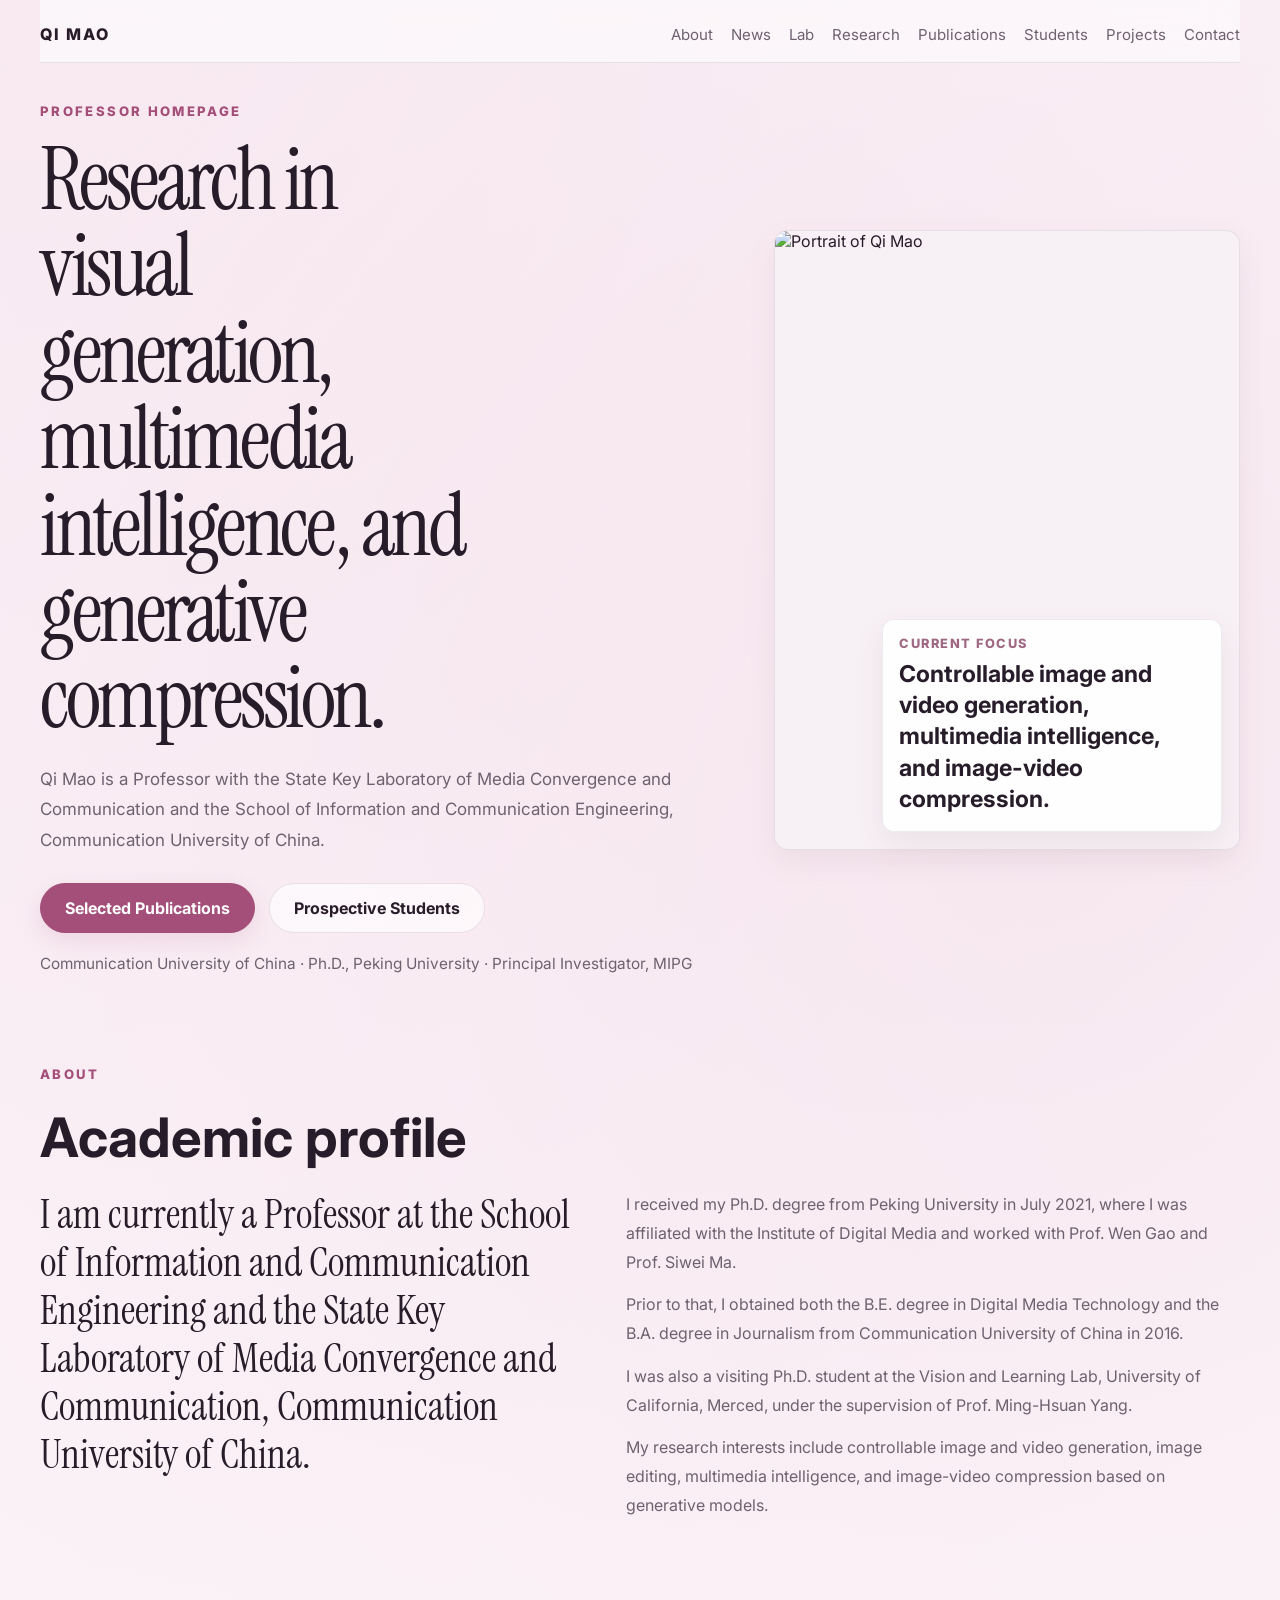
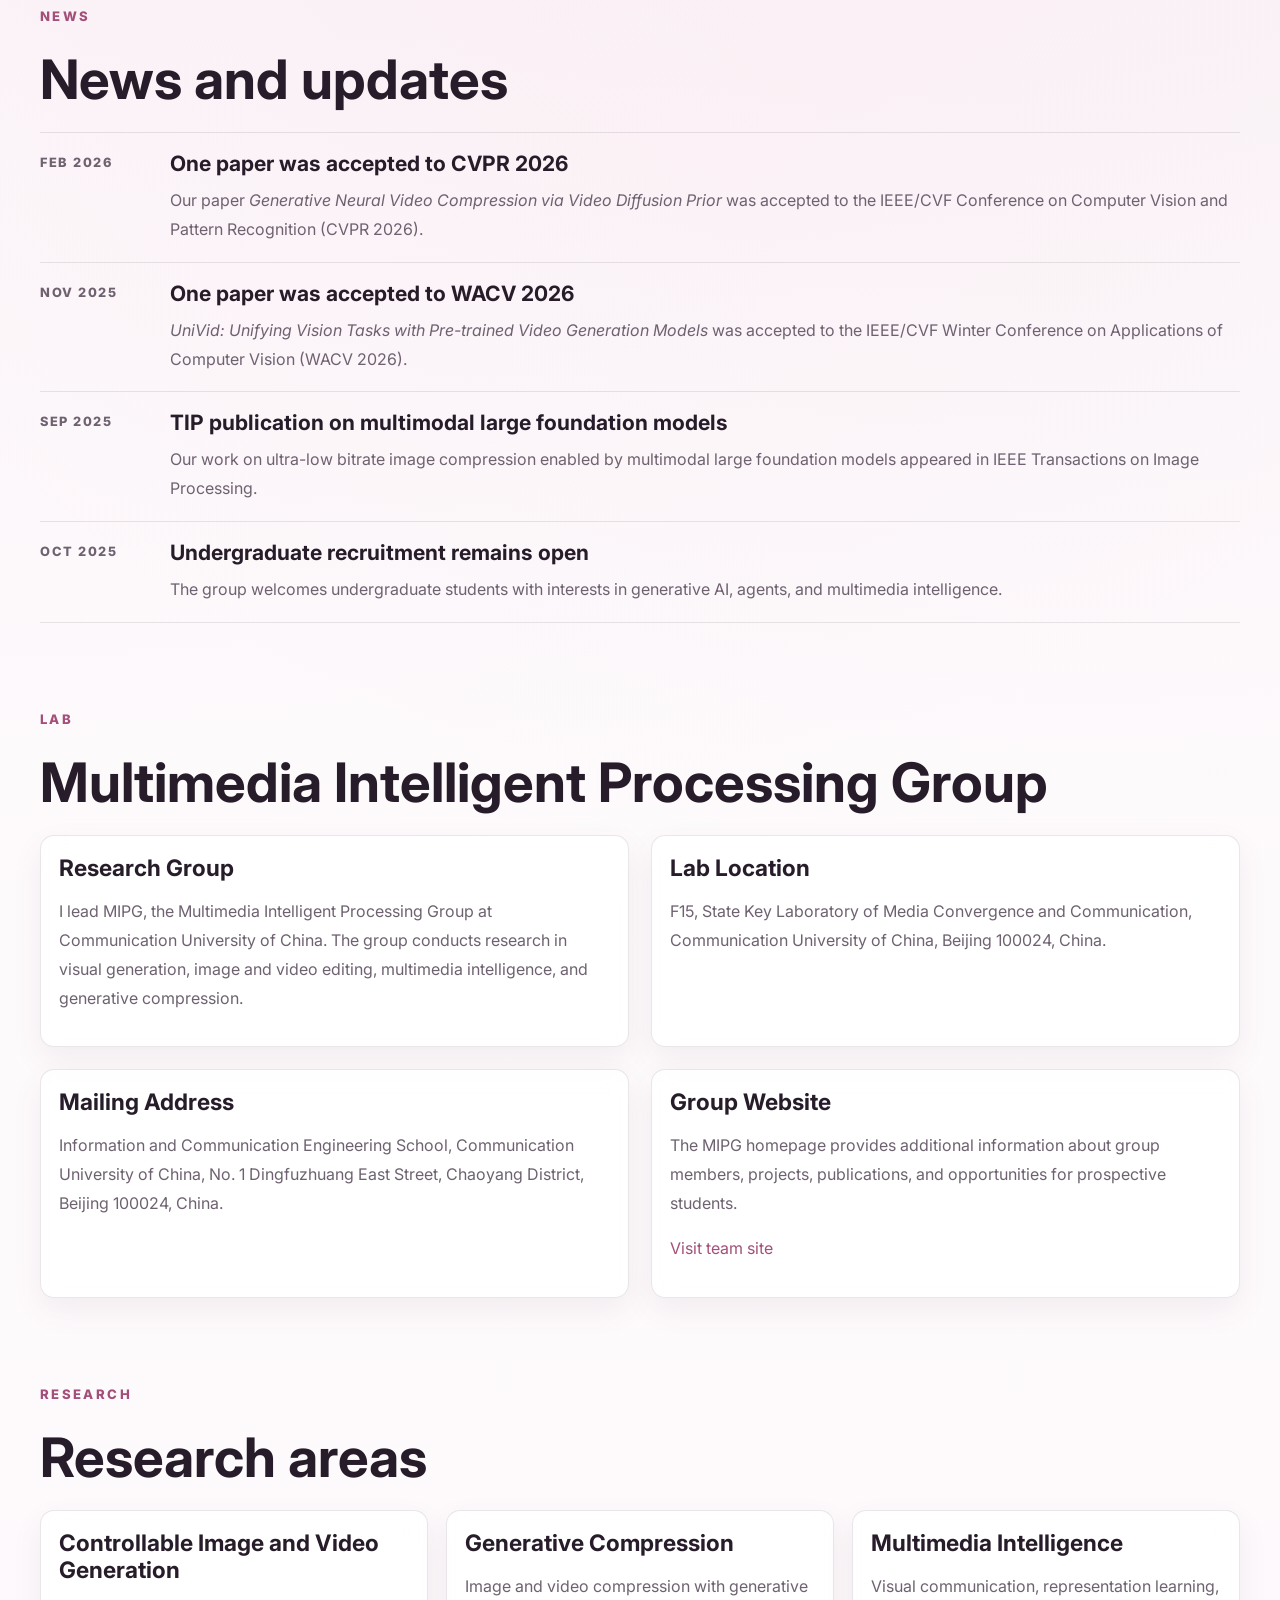
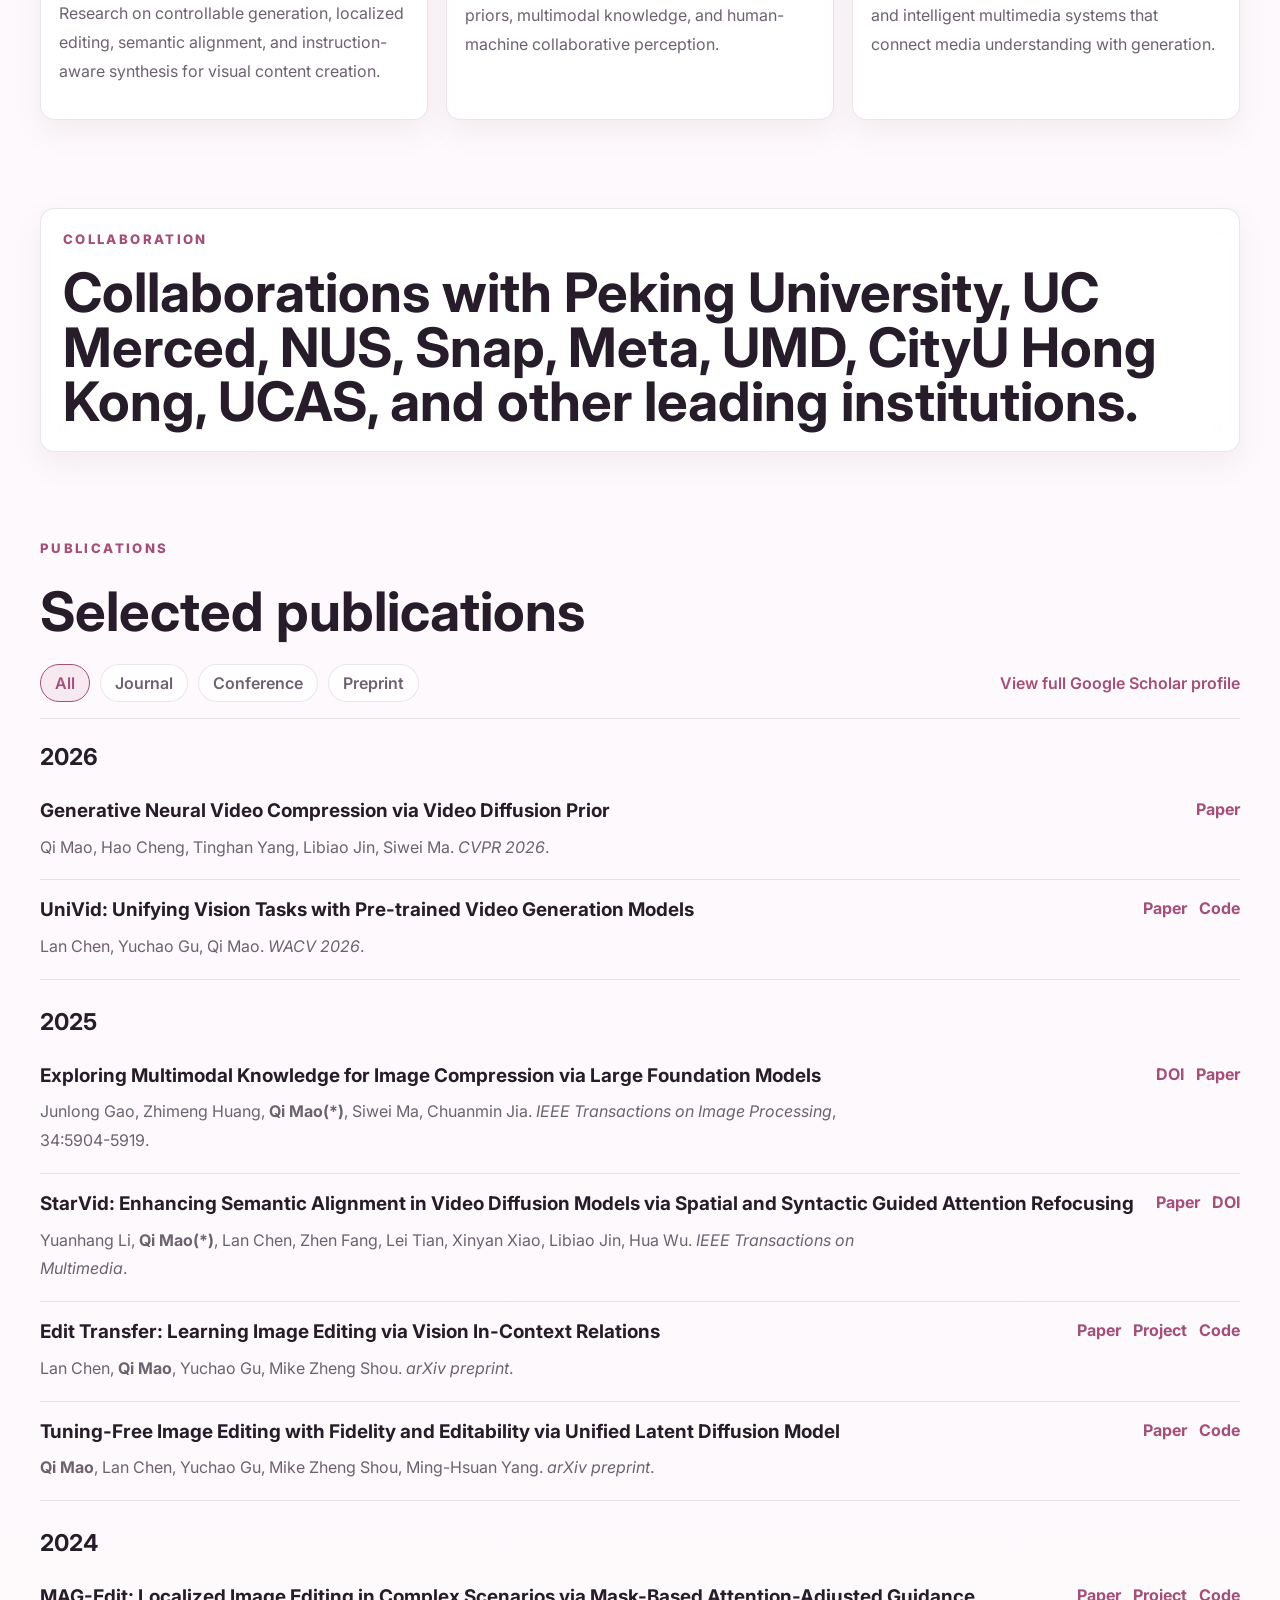
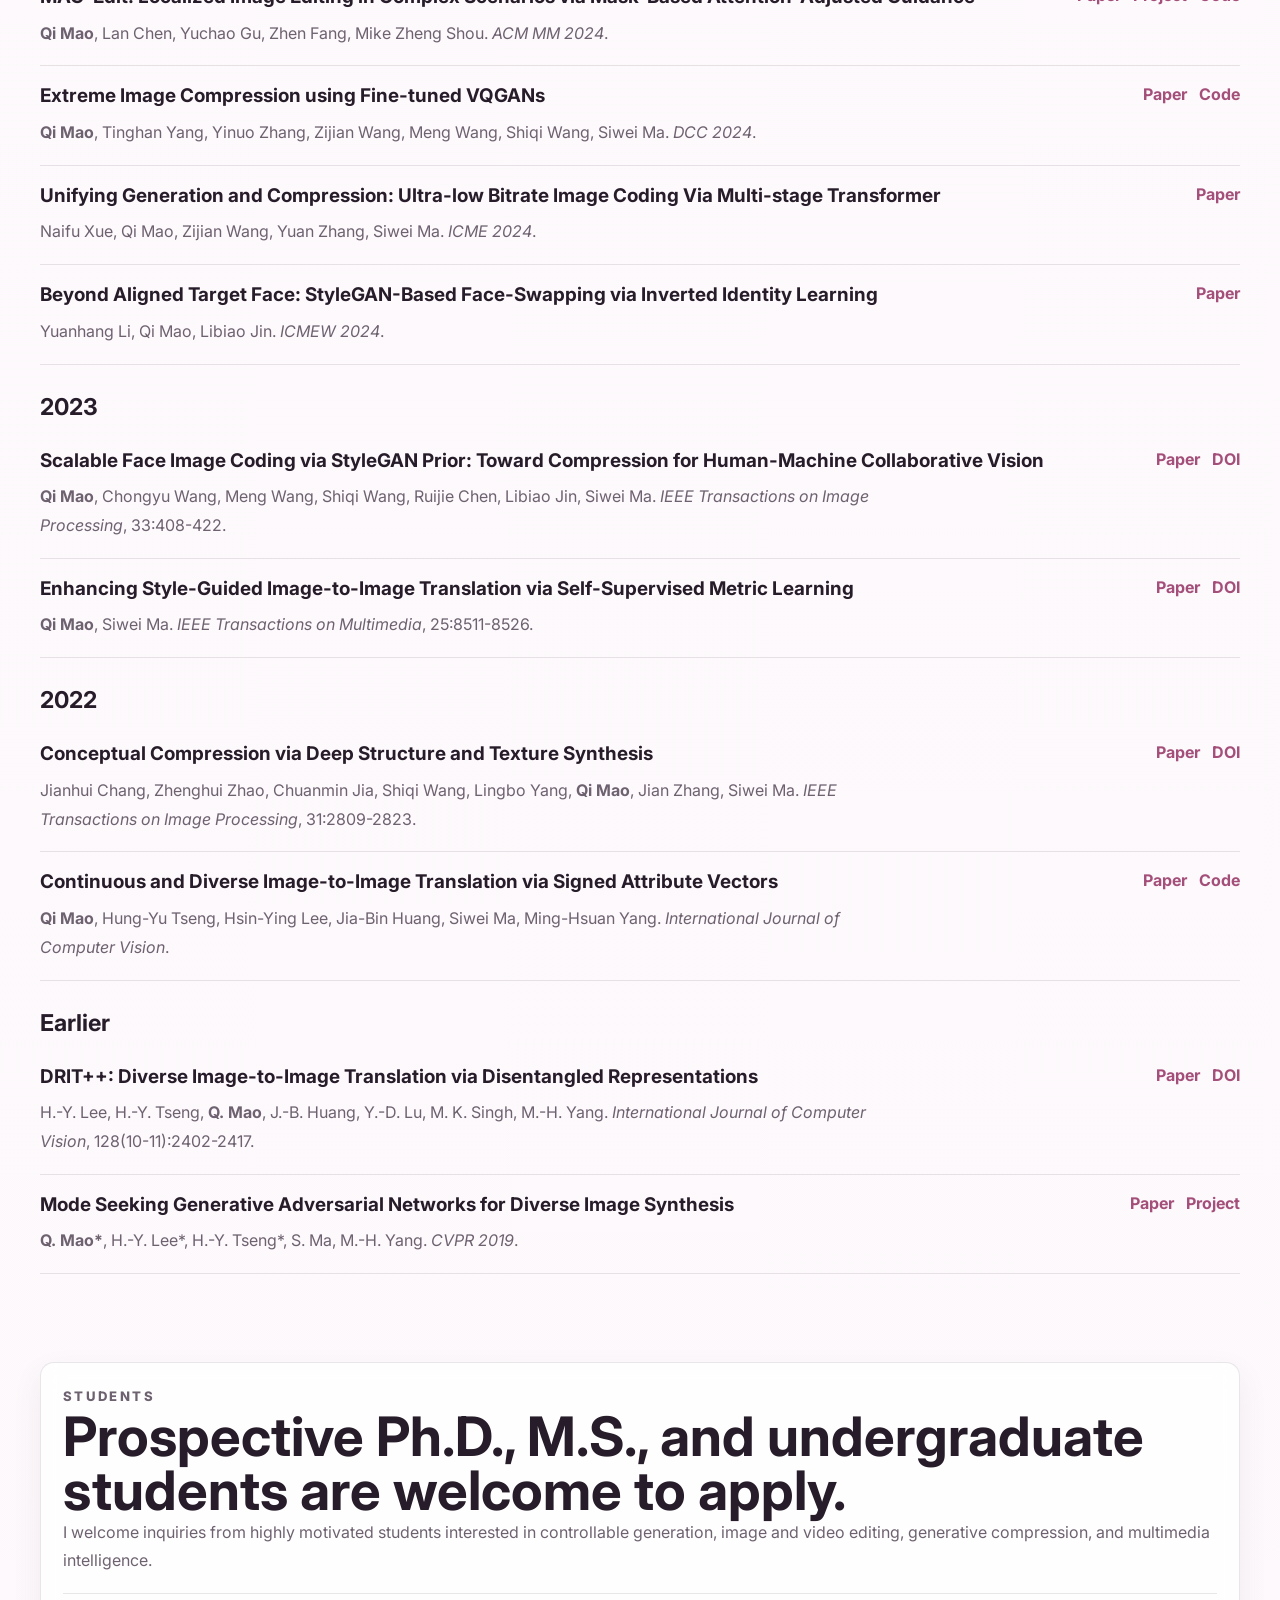
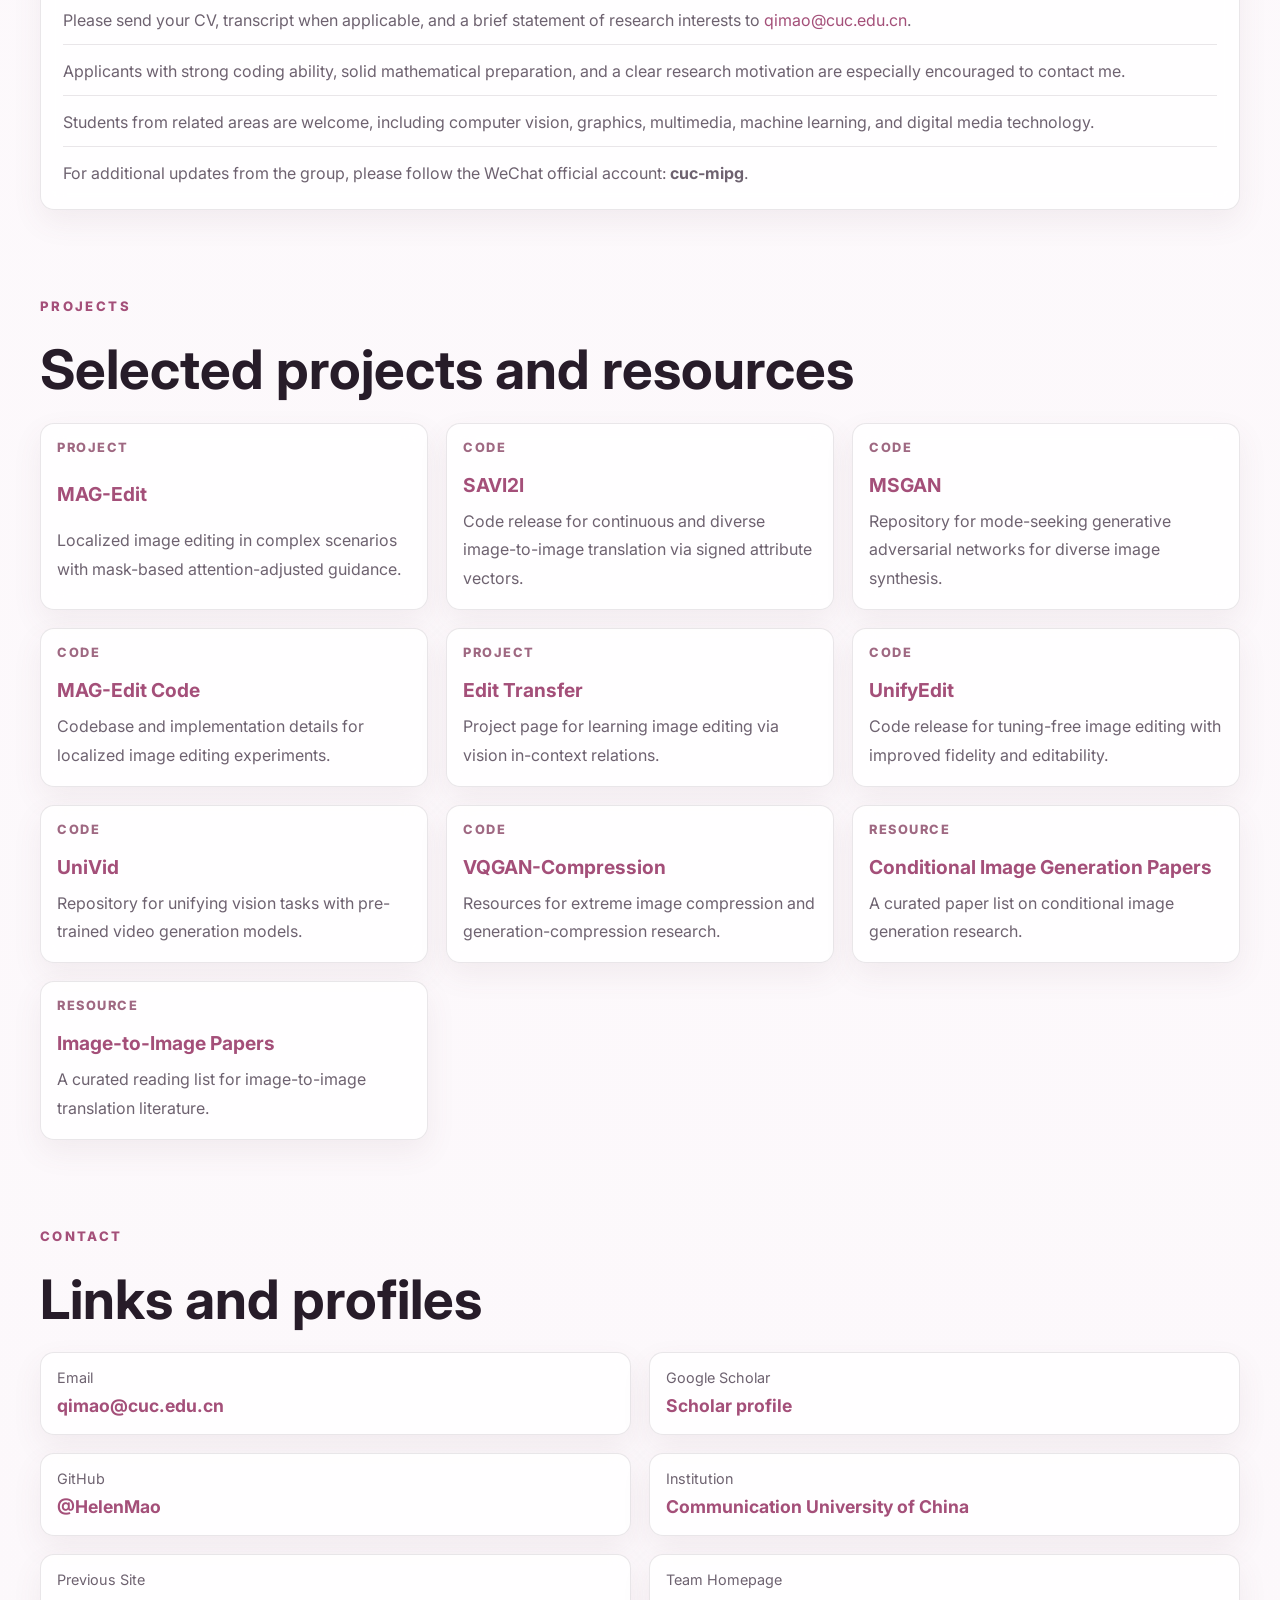
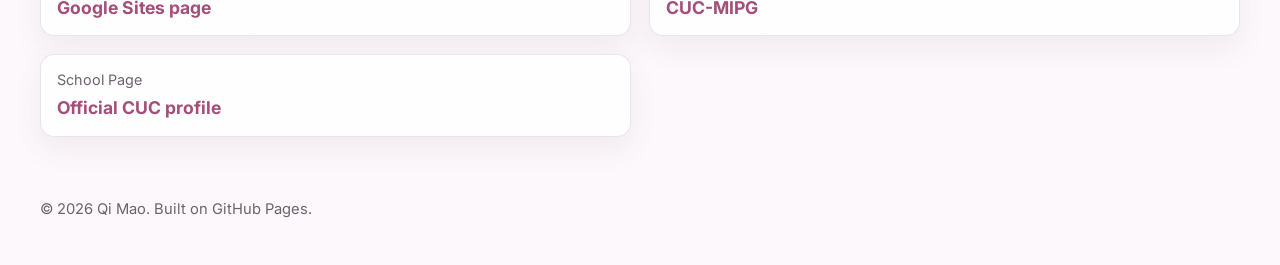
==== commit f7f62948: "Streamline faculty homepage sections" ====
--- a/index.html
+++ b/index.html
@@ -26,8 +26,6 @@
         <a href="#lab">Lab</a>
         <a href="#research">Research</a>
         <a href="#publications">Publications</a>
-        <a href="#teaching">Teaching</a>
-        <a href="#service">Service</a>
         <a href="#students">Students</a>
         <a href="#projects">Projects</a>
         <a href="#contact">Contact</a>
@@ -193,19 +191,17 @@
       <section class="section research reveal" id="research">
         <div class="section-heading">
           <p class="eyebrow">Research</p>
-          <h2>Current interests</h2>
+          <h2>Research areas</h2>
         </div>
         <div class="research-grid">
           <article class="research-card">
-            <span>01</span>
-            <h3>Controllable AIGC</h3>
-            <p>
-              Image and video controllable generation, localized editing, semantic
-              alignment, and instruction-aware synthesis.
+            <h3>Controllable Image and Video Generation</h3>
+            <p>
+              Research on controllable generation, localized editing, semantic alignment,
+              and instruction-aware synthesis for visual content creation.
             </p>
           </article>
           <article class="research-card">
-            <span>02</span>
             <h3>Generative Compression</h3>
             <p>
               Image and video compression with generative priors, multimodal knowledge,
@@ -213,11 +209,10 @@
             </p>
           </article>
           <article class="research-card">
-            <span>03</span>
-            <h3>Media Intelligence</h3>
-            <p>
-              Visual communication, representation learning, and practical systems that
-              connect media understanding with generation.
+            <h3>Multimedia Intelligence</h3>
+            <p>
+              Visual communication, representation learning, and intelligent multimedia
+              systems that connect media understanding with generation.
             </p>
           </article>
         </div>
@@ -227,7 +222,7 @@
         <div class="highlight-panel">
           <p class="eyebrow">Collaboration</p>
           <h2>
-            Fortunate to have worked with researchers from Peking University, UC Merced,
+            Collaborations with Peking University, UC Merced,
             NUS, Snap, Meta, UMD, CityU Hong Kong, UCAS, and other leading institutions.
           </h2>
         </div>
@@ -430,80 +425,6 @@
               </div>
             </article>
           </section>
-        </div>
-      </section>
-
-      <section class="section teaching reveal" id="teaching">
-        <div class="section-heading">
-          <p class="eyebrow">Teaching</p>
-          <h2>Teaching and supervision</h2>
-        </div>
-        <div class="two-column-grid">
-          <article class="info-card">
-            <h3>Graduate Supervision</h3>
-            <p>
-              I supervise graduate students on topics related to controllable image and video
-              generation, diffusion models, multimodal priors, and generative compression.
-            </p>
-          </article>
-          <article class="info-card">
-            <h3>Undergraduate Research</h3>
-            <p>
-              Undergraduate students are encouraged to participate in research projects in
-              computer vision, multimedia intelligence, digital media technology, and AIGC.
-            </p>
-          </article>
-          <article class="info-card">
-            <h3>Reading and Seminar Topics</h3>
-            <p>
-              Recent seminar themes include controllable AIGC, human-machine collaborative
-              vision, image editing, video generation, and model-based media intelligence.
-            </p>
-          </article>
-          <article class="info-card">
-            <h3>Training Philosophy</h3>
-            <p>
-              I place strong emphasis on solid technical foundations, independent research
-              thinking, careful experimentation, and clear academic writing.
-            </p>
-          </article>
-        </div>
-      </section>
-
-      <section class="section service reveal" id="service">
-        <div class="section-heading">
-          <p class="eyebrow">Service</p>
-          <h2>Professional service</h2>
-        </div>
-        <div class="two-column-grid">
-          <article class="info-card">
-            <h3>Scholarly Community</h3>
-            <p>
-              I contribute to the computer vision, multimedia, image processing, and
-              generative AI communities through reviewing and academic exchange.
-            </p>
-          </article>
-          <article class="info-card">
-            <h3>Mentoring</h3>
-            <p>
-              My service also includes sustained mentoring of student researchers in project
-              formulation, paper writing, presentation, and experimental practice.
-            </p>
-          </article>
-          <article class="info-card">
-            <h3>Interdisciplinary Collaboration</h3>
-            <p>
-              I welcome collaboration across communication, media studies, computer vision,
-              generative modeling, and intelligent visual systems.
-            </p>
-          </article>
-          <article class="info-card">
-            <h3>Academic and Industrial Partnerships</h3>
-            <p>
-              I am open to academic and industrial collaborations on AIGC, multimedia
-              communication, compression, and practical visual intelligence systems.
-            </p>
-          </article>
         </div>
       </section>
 
@@ -527,58 +448,58 @@
       <section class="section projects reveal" id="projects">
         <div class="section-heading">
           <p class="eyebrow">Projects</p>
-          <h2>Open resources and project entries</h2>
+          <h2>Selected projects and resources</h2>
         </div>
         <div class="project-grid">
           <a class="project-card" href="https://mag-edit.github.io/" target="_blank" rel="noreferrer">
-            <span>Project Page</span>
+            <span>Project</span>
             <strong>MAG-Edit</strong>
-            <p>Localized image editing in complex scenarios with mask-based attention guidance.</p>
+            <p>Localized image editing in complex scenarios with mask-based attention-adjusted guidance.</p>
           </a>
           <a class="project-card" href="https://github.com/HelenMao/SAVI2I" target="_blank" rel="noreferrer">
-            <span>GitHub</span>
+            <span>Code</span>
             <strong>SAVI2I</strong>
-            <p>Continuous and diverse image-to-image translation via signed attribute vectors.</p>
+            <p>Code release for continuous and diverse image-to-image translation via signed attribute vectors.</p>
           </a>
           <a class="project-card" href="https://github.com/HelenMao/MSGAN" target="_blank" rel="noreferrer">
-            <span>GitHub</span>
+            <span>Code</span>
             <strong>MSGAN</strong>
-            <p>Mode seeking for diverse conditional image synthesis.</p>
+            <p>Repository for mode-seeking generative adversarial networks for diverse image synthesis.</p>
           </a>
           <a class="project-card" href="https://github.com/HelenMao/MAG-Edit" target="_blank" rel="noreferrer">
-            <span>GitHub</span>
+            <span>Code</span>
             <strong>MAG-Edit Code</strong>
-            <p>Repository for localized editing experiments and implementation details.</p>
+            <p>Codebase and implementation details for localized image editing experiments.</p>
           </a>
           <a class="project-card" href="https://cuc-mipg.github.io/EditTransfer.github.io/" target="_blank" rel="noreferrer">
-            <span>Team Project</span>
+            <span>Project</span>
             <strong>Edit Transfer</strong>
-            <p>Learning image editing via vision in-context relations.</p>
+            <p>Project page for learning image editing via vision in-context relations.</p>
           </a>
           <a class="project-card" href="https://github.com/CUC-MIPG/UnifyEdit" target="_blank" rel="noreferrer">
-            <span>Team Project</span>
+            <span>Code</span>
             <strong>UnifyEdit</strong>
-            <p>Tuning-free image editing balancing fidelity and editability in a unified framework.</p>
+            <p>Code release for tuning-free image editing with improved fidelity and editability.</p>
           </a>
           <a class="project-card" href="https://github.com/CUC-MIPG/UniVid" target="_blank" rel="noreferrer">
-            <span>Team Project</span>
+            <span>Code</span>
             <strong>UniVid</strong>
-            <p>Unifying vision tasks with pre-trained video generation models.</p>
+            <p>Repository for unifying vision tasks with pre-trained video generation models.</p>
           </a>
           <a class="project-card" href="https://github.com/CUC-MIPG/VQGAN-Compression" target="_blank" rel="noreferrer">
-            <span>Team Project</span>
+            <span>Code</span>
             <strong>VQGAN-Compression</strong>
-            <p>Generation-compression research and extreme image compression resources from the team.</p>
+            <p>Resources for extreme image compression and generation-compression research.</p>
           </a>
           <a class="project-card" href="https://github.com/HelenMao/Conditional-Image-Generation-Papers" target="_blank" rel="noreferrer">
-            <span>GitHub</span>
+            <span>Resource</span>
             <strong>Conditional Image Generation Papers</strong>
-            <p>Curated paper list around conditional image generation research.</p>
+            <p>A curated paper list on conditional image generation research.</p>
           </a>
           <a class="project-card" href="https://github.com/HelenMao/image-to-image-papers" target="_blank" rel="noreferrer">
-            <span>GitHub</span>
+            <span>Resource</span>
             <strong>Image-to-Image Papers</strong>
-            <p>A curated entry point for image-to-image translation literature.</p>
+            <p>A curated reading list for image-to-image translation literature.</p>
           </a>
         </div>
       </section>
--- a/styles.css
+++ b/styles.css
@@ -1,15 +1,15 @@
 :root {
-  --bg: #fff6fb;
-  --bg-strong: #fff0f7;
-  --surface: rgba(255, 255, 255, 0.78);
-  --surface-strong: rgba(255, 255, 255, 0.9);
-  --text: #2a1730;
-  --muted: #725e79;
-  --line: rgba(42, 23, 48, 0.12);
-  --accent: #c74387;
-  --accent-soft: #ffe5f2;
-  --gold: #b86a8f;
-  --shadow: 0 16px 42px rgba(199, 67, 135, 0.12);
+  --bg: #fcf8fb;
+  --bg-strong: #f7f0f5;
+  --surface: rgba(255, 255, 255, 0.84);
+  --surface-strong: rgba(255, 255, 255, 0.92);
+  --text: #271c29;
+  --muted: #6e6270;
+  --line: rgba(39, 28, 41, 0.1);
+  --accent: #a44f79;
+  --accent-soft: #f6e9f0;
+  --gold: #9f6882;
+  --shadow: 0 12px 30px rgba(111, 74, 93, 0.08);
   --max-width: 1200px;
 }
 
@@ -24,10 +24,9 @@
 body {
   margin: 0;
   background:
-    radial-gradient(circle at top left, rgba(255, 174, 216, 0.42), transparent 28%),
-    radial-gradient(circle at 82% 10%, rgba(255, 127, 182, 0.24), transparent 22%),
-    radial-gradient(circle at 50% 100%, rgba(255, 214, 235, 0.65), transparent 28%),
-    linear-gradient(180deg, #fff9fc 0%, var(--bg) 100%);
+    radial-gradient(circle at top left, rgba(236, 192, 214, 0.26), transparent 30%),
+    radial-gradient(circle at 84% 10%, rgba(226, 176, 201, 0.18), transparent 22%),
+    linear-gradient(180deg, #fefbfd 0%, var(--bg) 100%);
   color: var(--text);
   font-family: "Inter", sans-serif;
 }
@@ -37,7 +36,7 @@
   inset: 0;
   z-index: -1;
   pointer-events: none;
-  opacity: 0.04;
+  opacity: 0.025;
   background-image:
     linear-gradient(rgba(42, 23, 48, 0.12) 1px, transparent 1px),
     linear-gradient(90deg, rgba(42, 23, 48, 0.12) 1px, transparent 1px);
@@ -64,7 +63,7 @@
   align-items: center;
   justify-content: space-between;
   padding: 24px 0 18px;
-  background: rgba(255, 246, 251, 0.72);
+  background: rgba(252, 248, 251, 0.84);
   border-bottom: 1px solid var(--line);
   backdrop-filter: blur(16px);
 }
@@ -183,7 +182,7 @@
   background: var(--accent);
   border-color: var(--accent);
   color: #fff;
-  box-shadow: 0 10px 28px rgba(199, 67, 135, 0.18);
+  box-shadow: 0 8px 22px rgba(164, 79, 121, 0.14);
 }
 
 .button-secondary {
@@ -312,14 +311,14 @@
   border: 1px solid var(--line);
   background: var(--surface);
   box-shadow: var(--shadow);
-  backdrop-filter: blur(14px);
+  backdrop-filter: blur(10px);
 }
 
 .research-card,
 .info-card {
   min-height: 0;
-  padding: 20px;
-  border-radius: 18px;
+  padding: 18px;
+  border-radius: 14px;
 }
 
 .research-card h3,
@@ -330,8 +329,8 @@
 
 .highlight-panel,
 .students-panel {
-  padding: 24px;
-  border-radius: 18px;
+  padding: 22px;
+  border-radius: 14px;
 }
 
 .timeline {
@@ -469,8 +468,8 @@
   display: grid;
   gap: 10px;
   min-height: 0;
-  padding: 18px;
-  border-radius: 18px;
+  padding: 16px;
+  border-radius: 14px;
 }
 
 .project-card strong {
@@ -489,8 +488,8 @@
 .contact-grid a {
   display: grid;
   gap: 8px;
-  padding: 18px;
-  border-radius: 18px;
+  padding: 16px;
+  border-radius: 14px;
 }
 
 .contact-grid span {
@@ -511,10 +510,10 @@
 
 .reveal {
   opacity: 0;
-  transform: translateY(22px);
+  transform: translateY(16px);
   transition:
-    opacity 700ms ease,
-    transform 700ms ease;
+    opacity 520ms ease,
+    transform 520ms ease;
 }
 
 .reveal.is-visible {
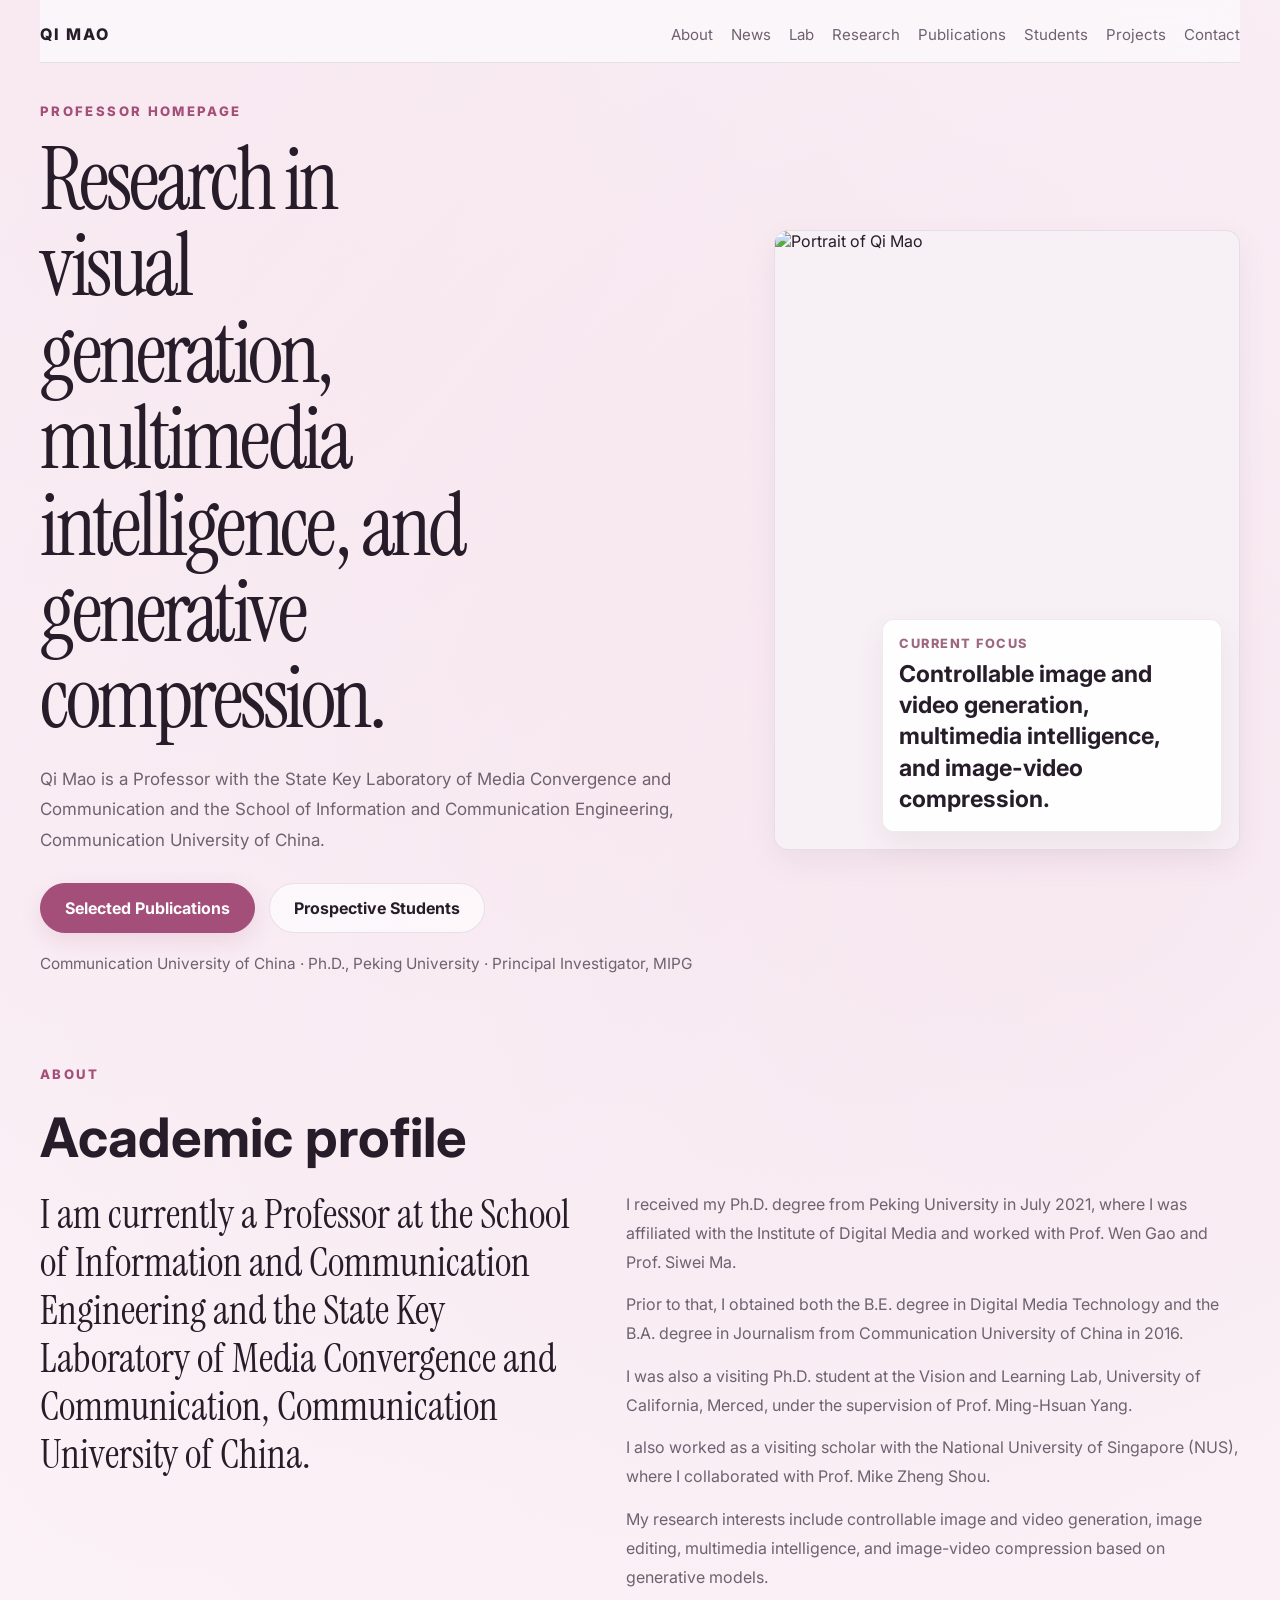
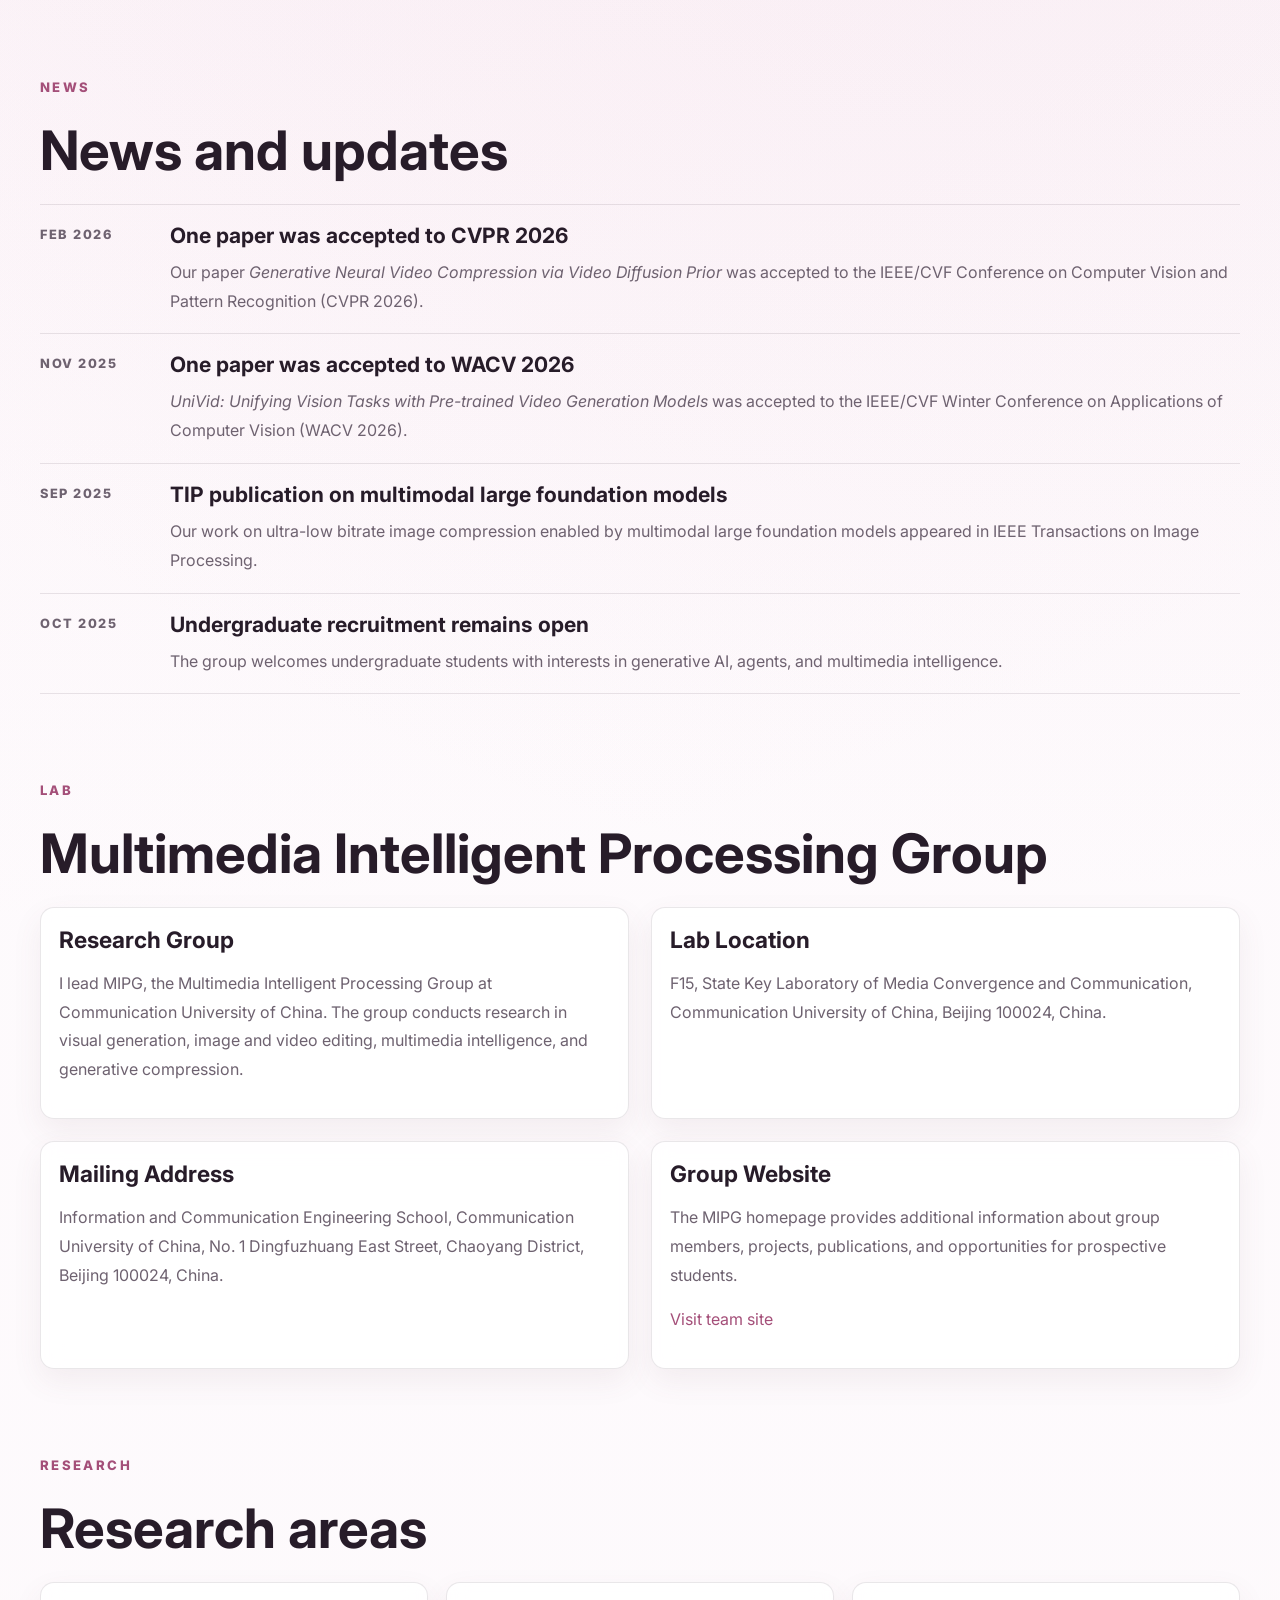
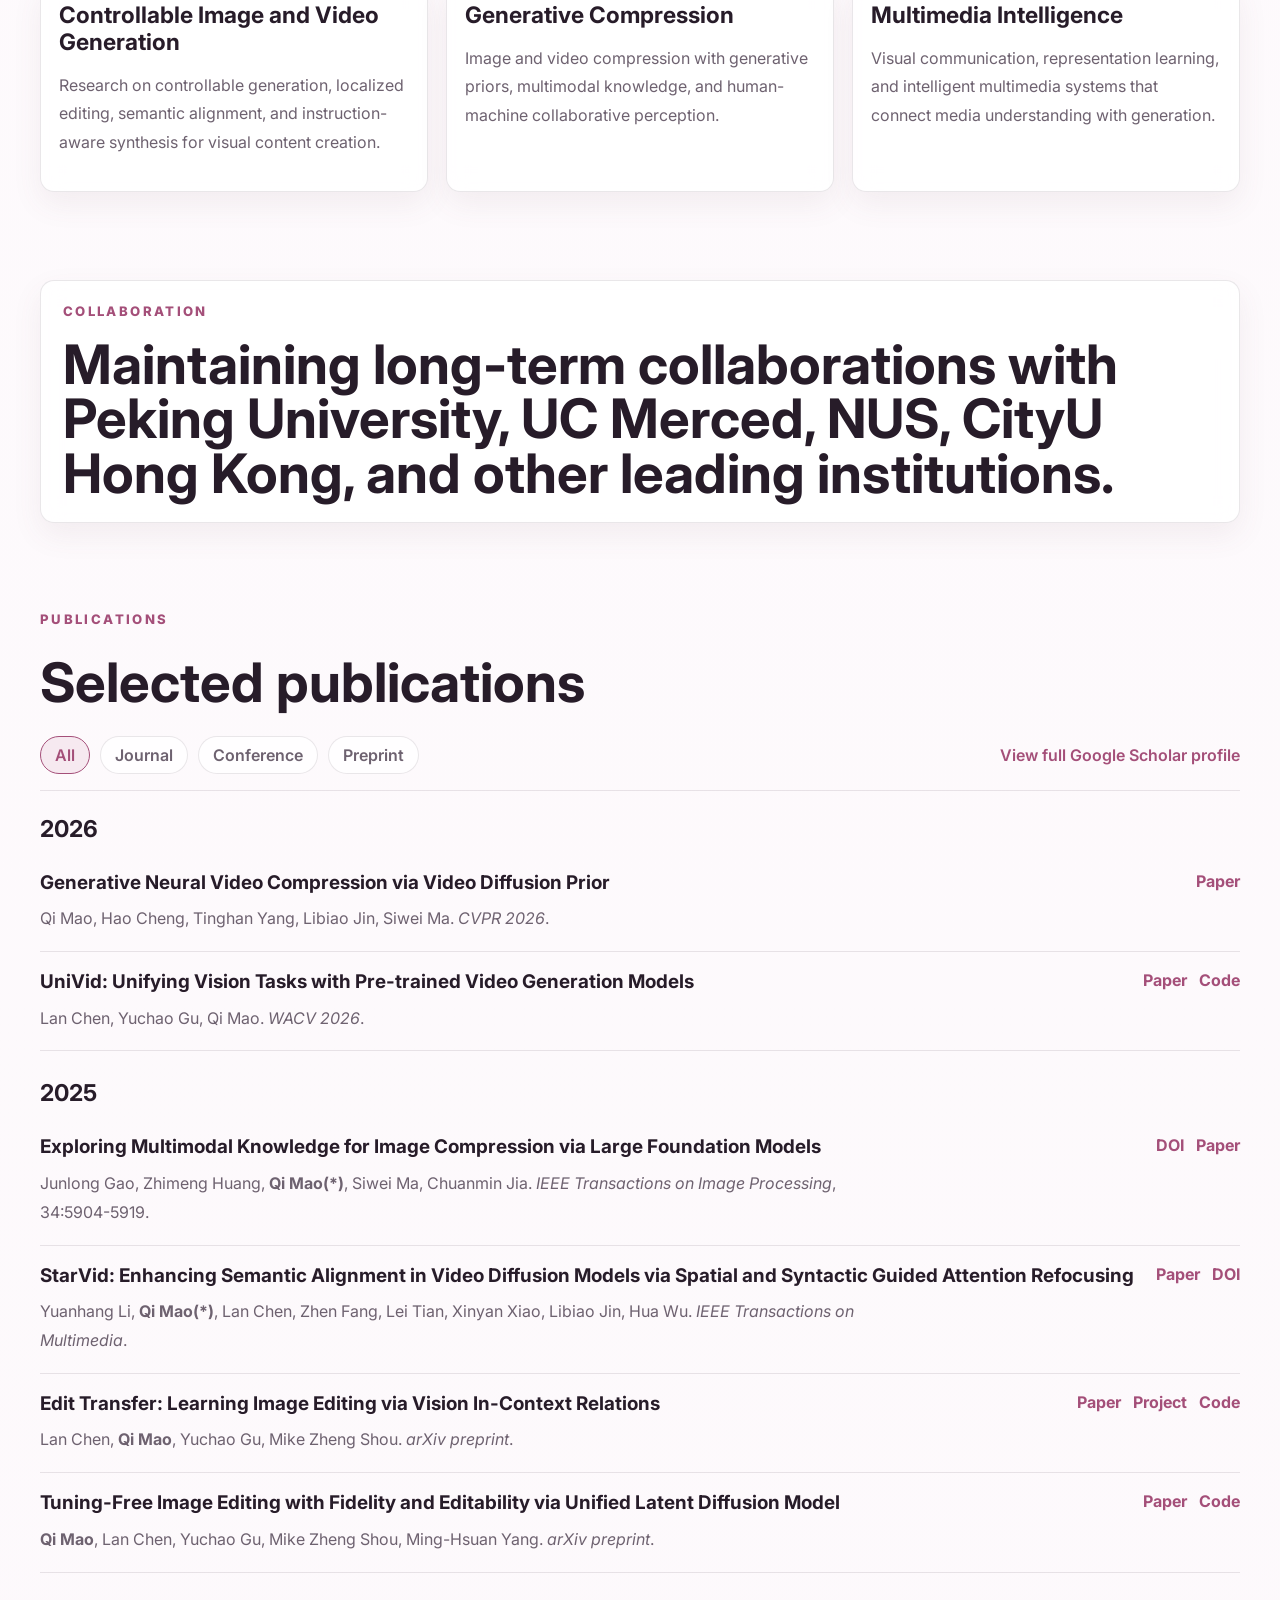
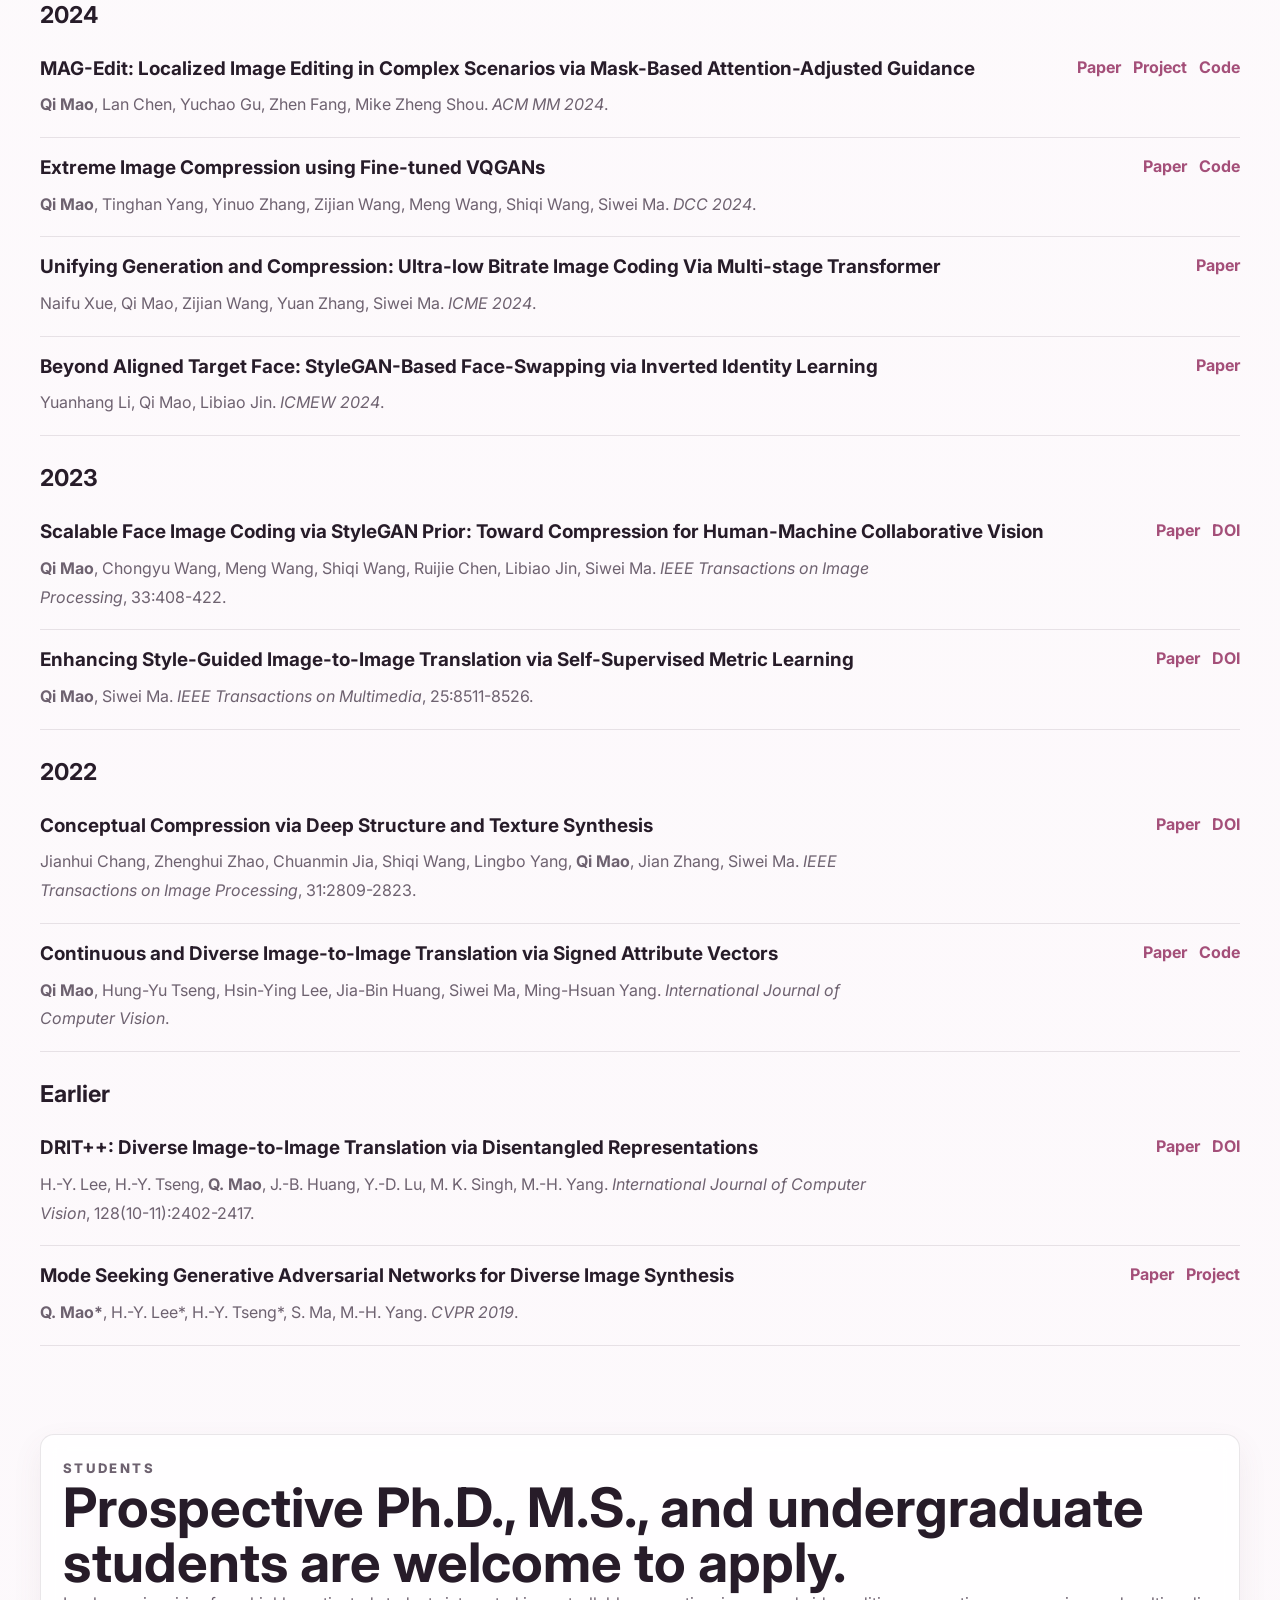
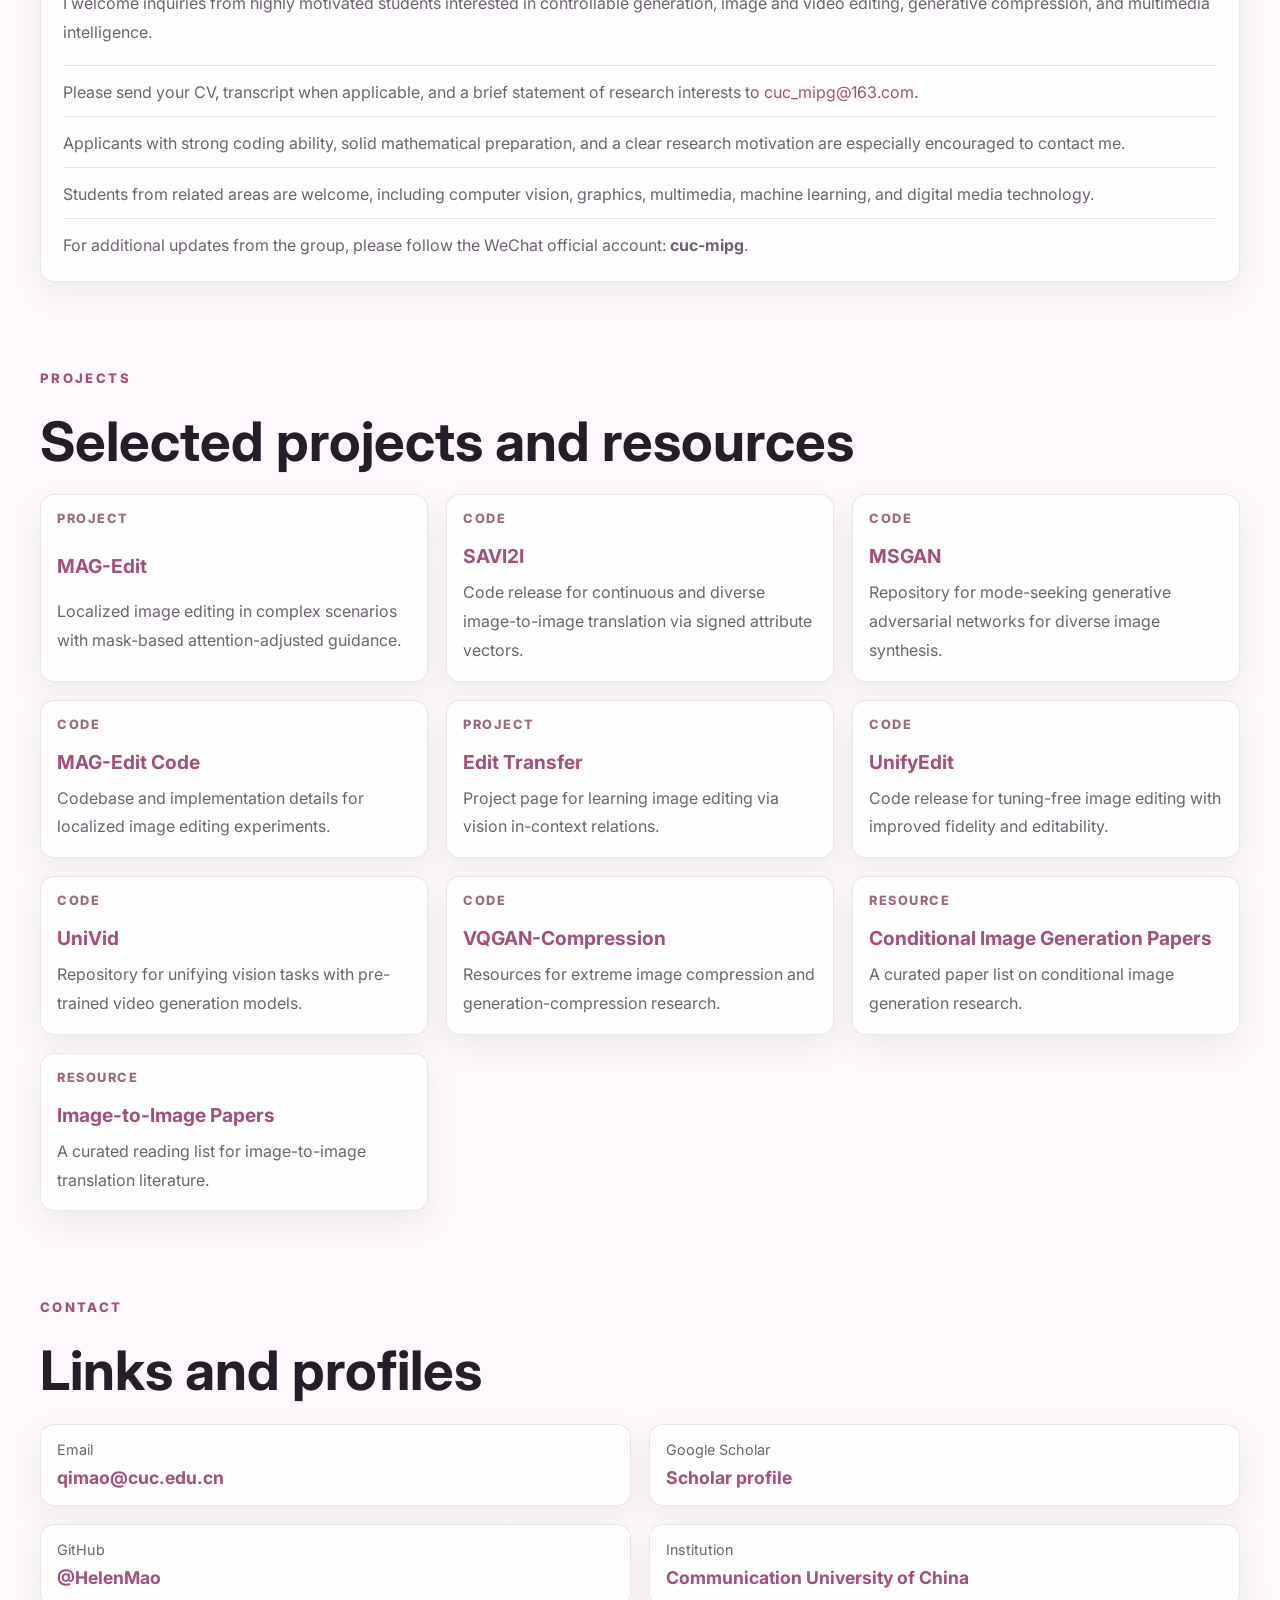
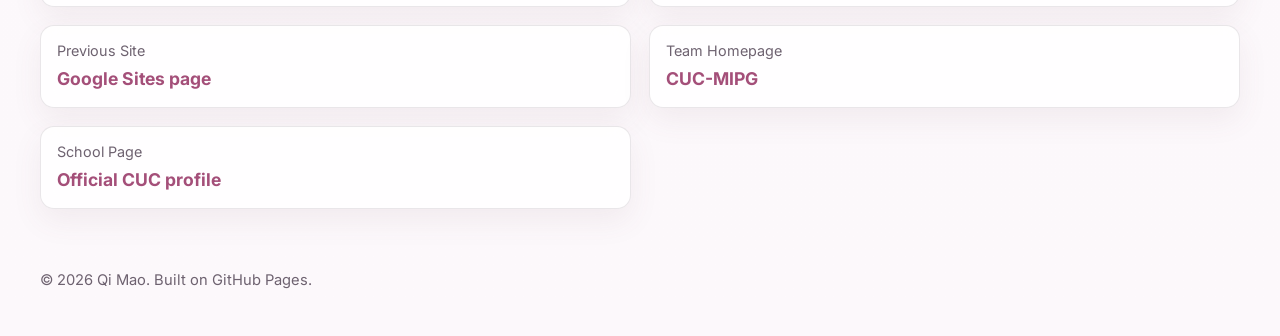
==== commit 760e76c9: "Update profile and collaboration text" ====
--- a/index.html
+++ b/index.html
@@ -6,7 +6,7 @@
     <title>Qi Mao | Academic Homepage</title>
     <meta
       name="description"
-      content="Qi Mao's academic homepage featuring research interests, publications, teaching, service, student recruitment, and project links."
+      content="Qi Mao's academic homepage featuring research interests, publications, student recruitment, and project links."
     />
     <link rel="preconnect" href="https://fonts.googleapis.com" />
     <link rel="preconnect" href="https://fonts.gstatic.com" crossorigin />
@@ -92,6 +92,10 @@
               Prof. Ming-Hsuan Yang.
             </p>
             <p>
+              I also worked as a visiting scholar with the National University of Singapore (NUS),
+              where I collaborated with Prof. Mike Zheng Shou.
+            </p>
+            <p>
               My research interests include controllable image and video generation,
               image editing, multimedia intelligence, and image-video compression based on
               generative models.
@@ -222,8 +226,8 @@
         <div class="highlight-panel">
           <p class="eyebrow">Collaboration</p>
           <h2>
-            Collaborations with Peking University, UC Merced,
-            NUS, Snap, Meta, UMD, CityU Hong Kong, UCAS, and other leading institutions.
+            Maintaining long-term collaborations with Peking University, UC Merced, NUS,
+            CityU Hong Kong, and other leading institutions.
           </h2>
         </div>
       </section>
@@ -437,7 +441,7 @@
             generation, image and video editing, generative compression, and multimedia intelligence.
           </p>
           <ul class="students-list">
-            <li>Please send your CV, transcript when applicable, and a brief statement of research interests to <a href="mailto:qimao@cuc.edu.cn">qimao@cuc.edu.cn</a>.</li>
+            <li>Please send your CV, transcript when applicable, and a brief statement of research interests to <a href="mailto:cuc_mipg@163.com">cuc_mipg@163.com</a>.</li>
             <li>Applicants with strong coding ability, solid mathematical preparation, and a clear research motivation are especially encouraged to contact me.</li>
             <li>Students from related areas are welcome, including computer vision, graphics, multimedia, machine learning, and digital media technology.</li>
             <li>For additional updates from the group, please follow the WeChat official account: <strong>cuc-mipg</strong>.</li>
@@ -549,4 +553,3 @@
     <script src="./script.js"></script>
   </body>
 </html>
-
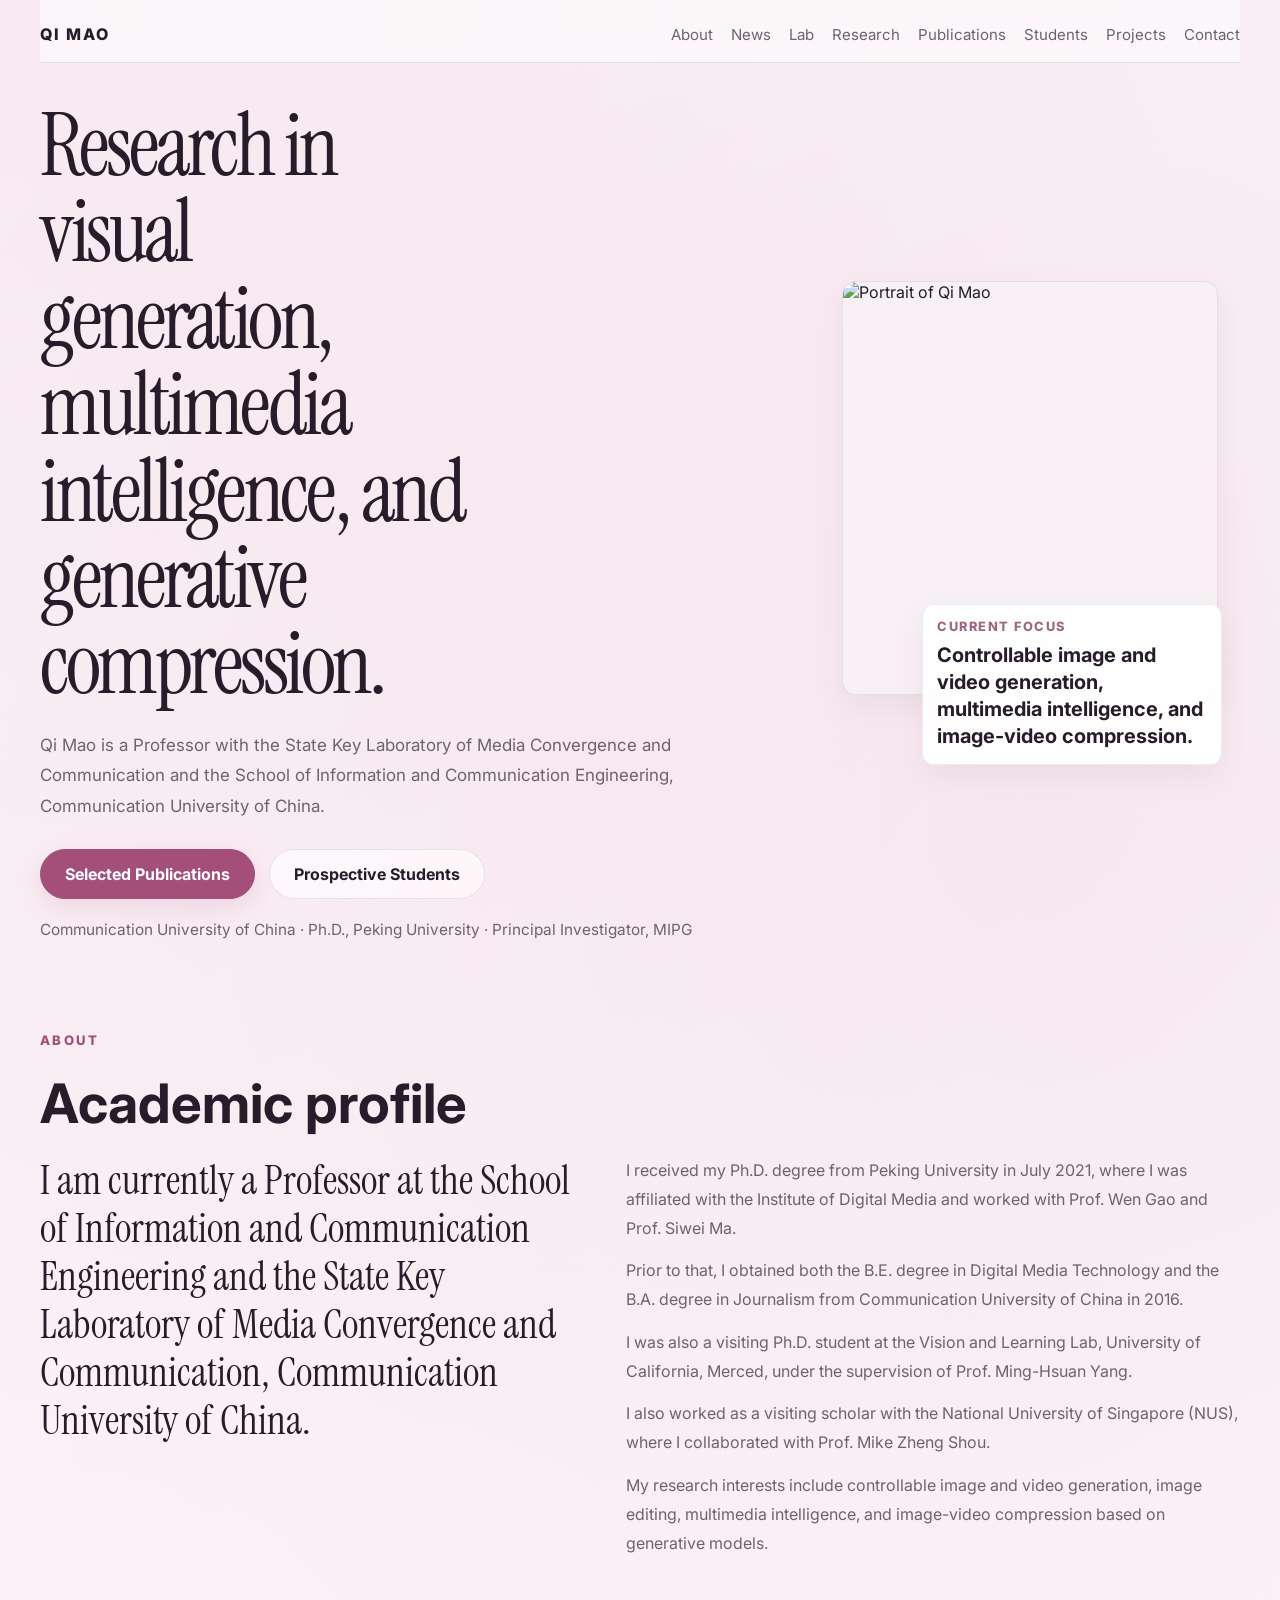
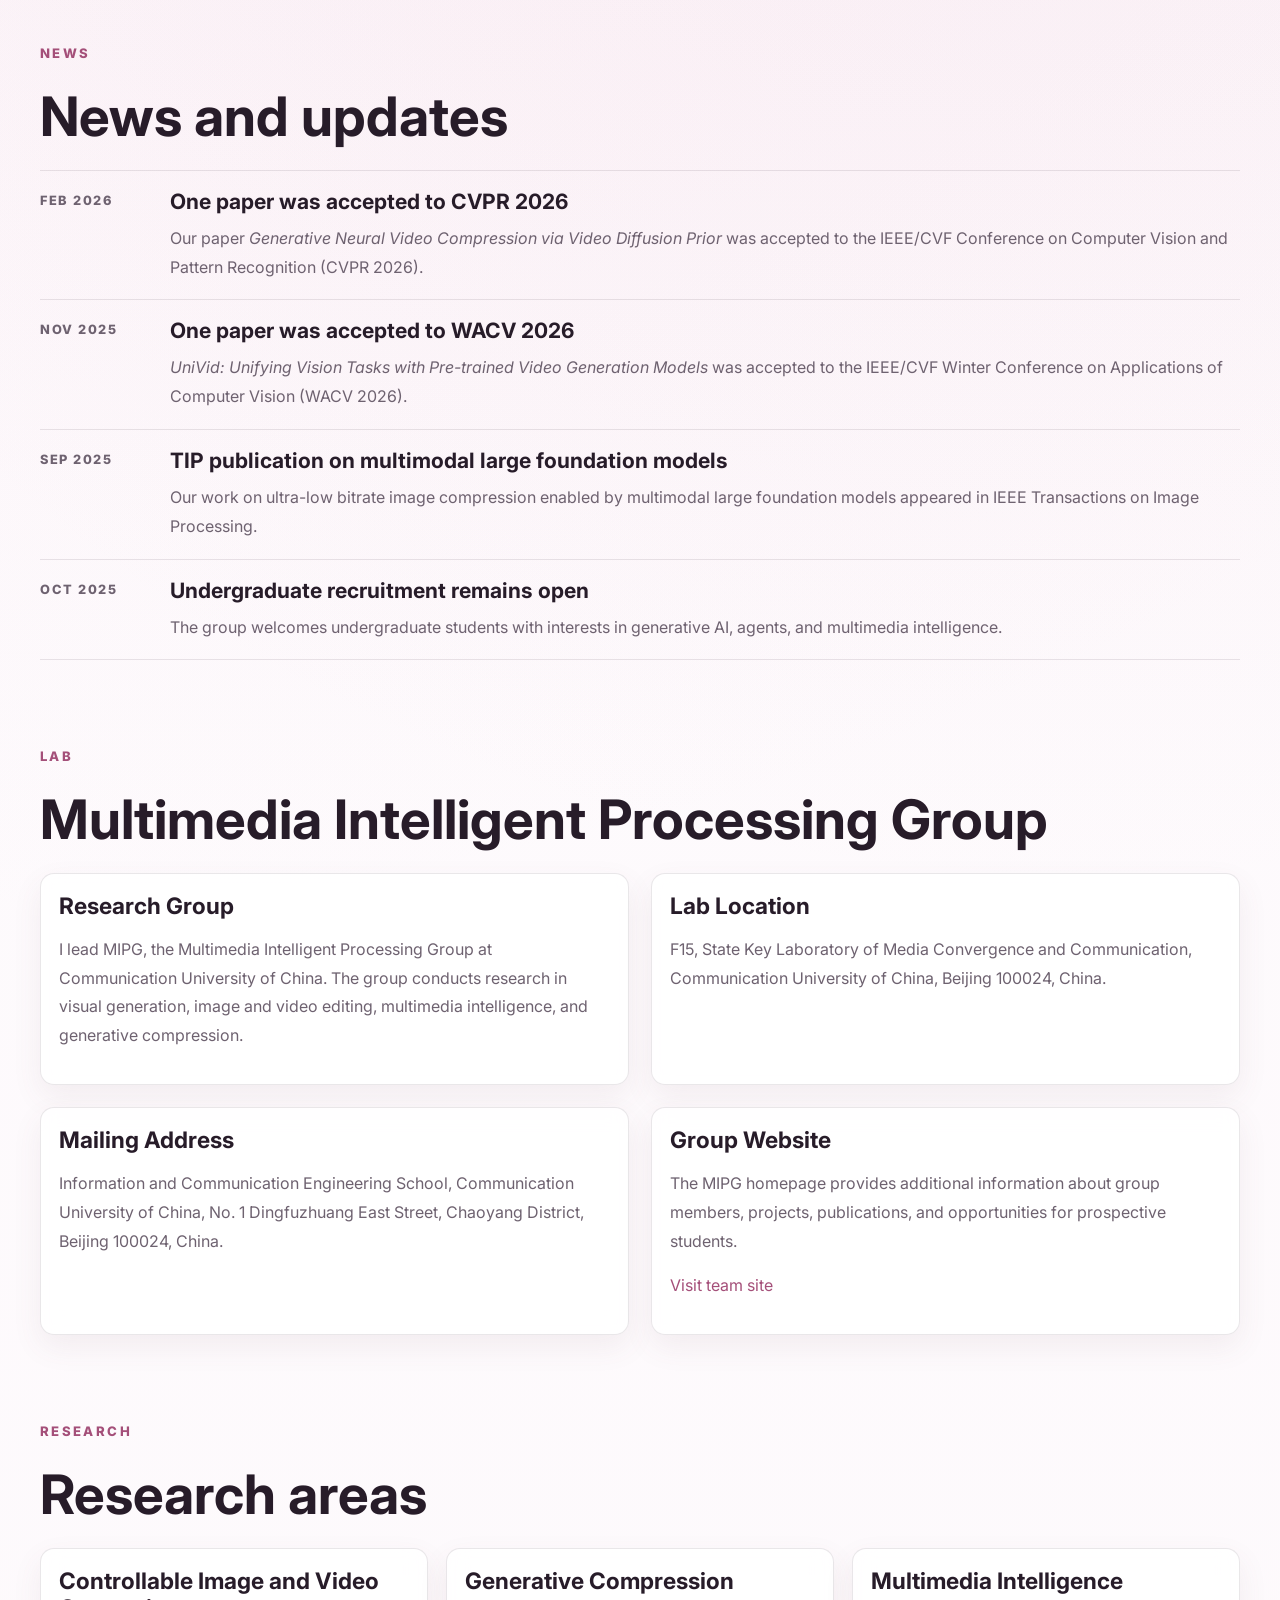
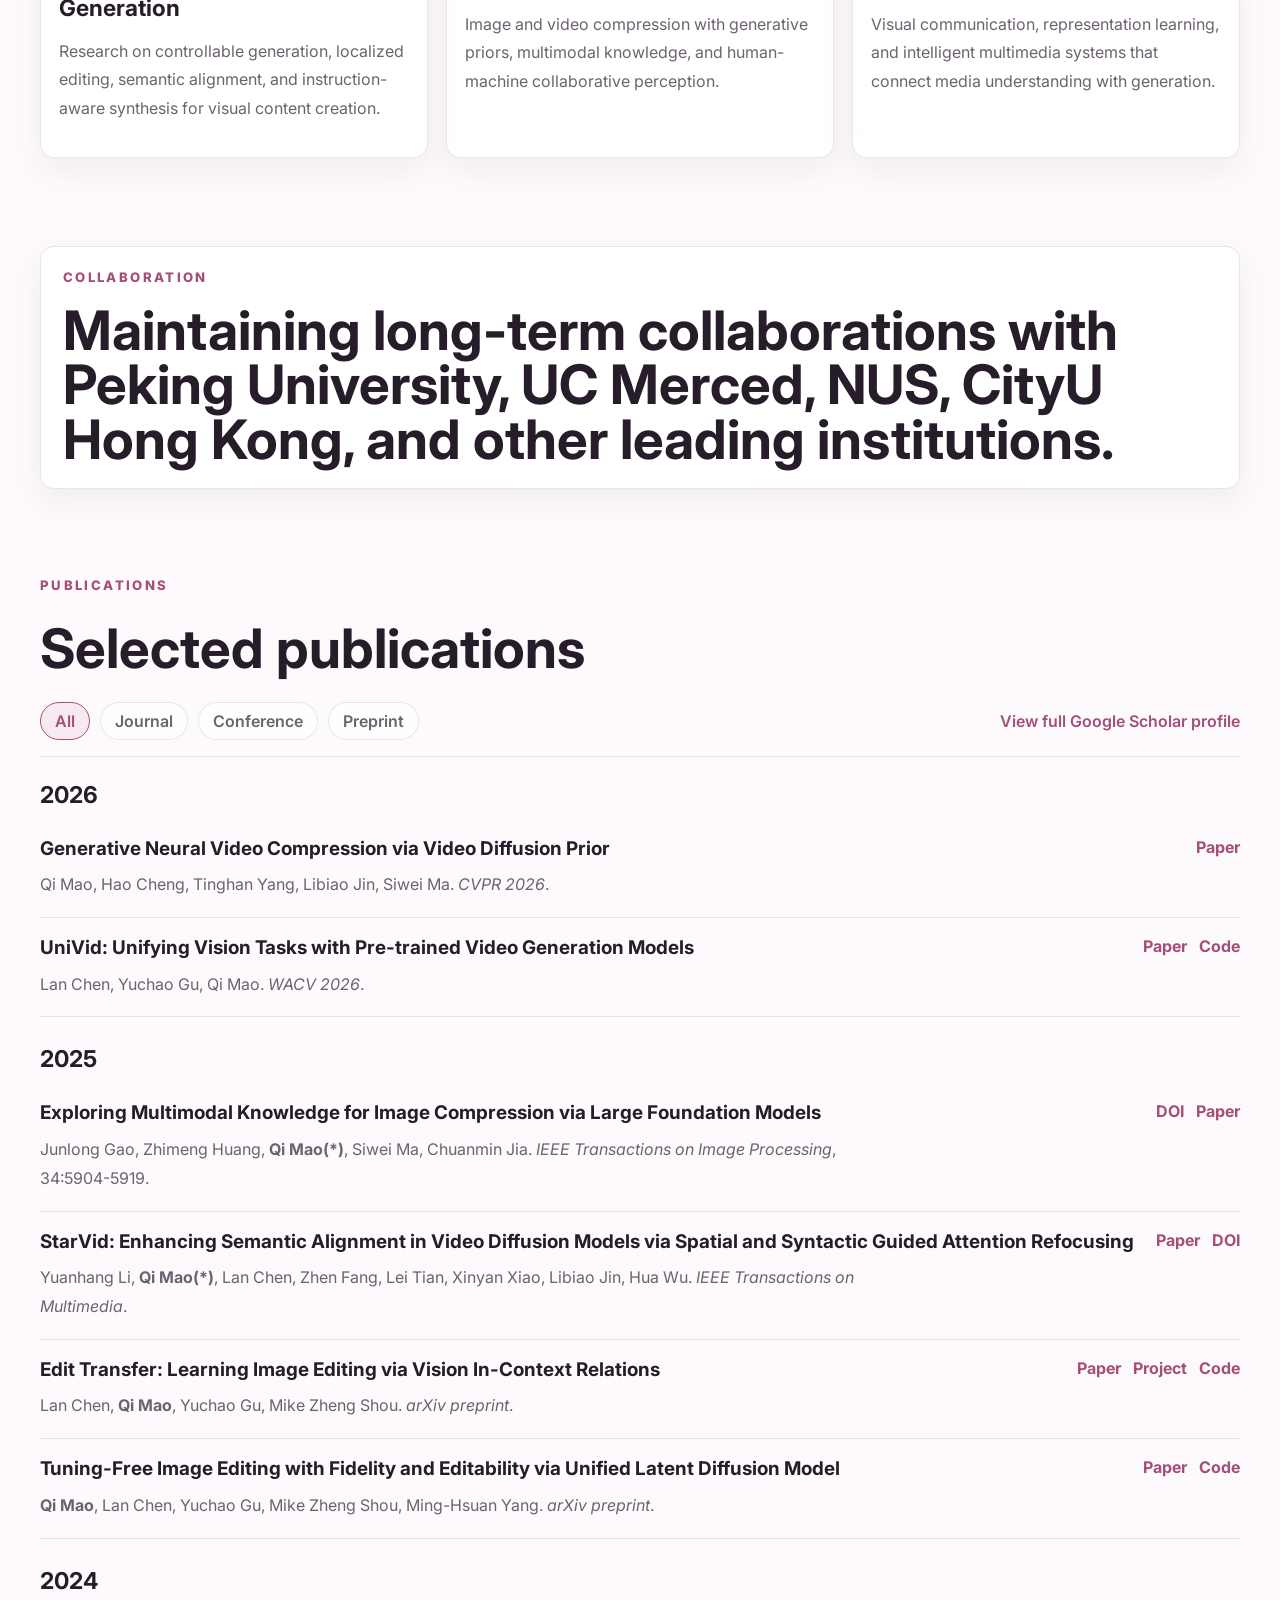
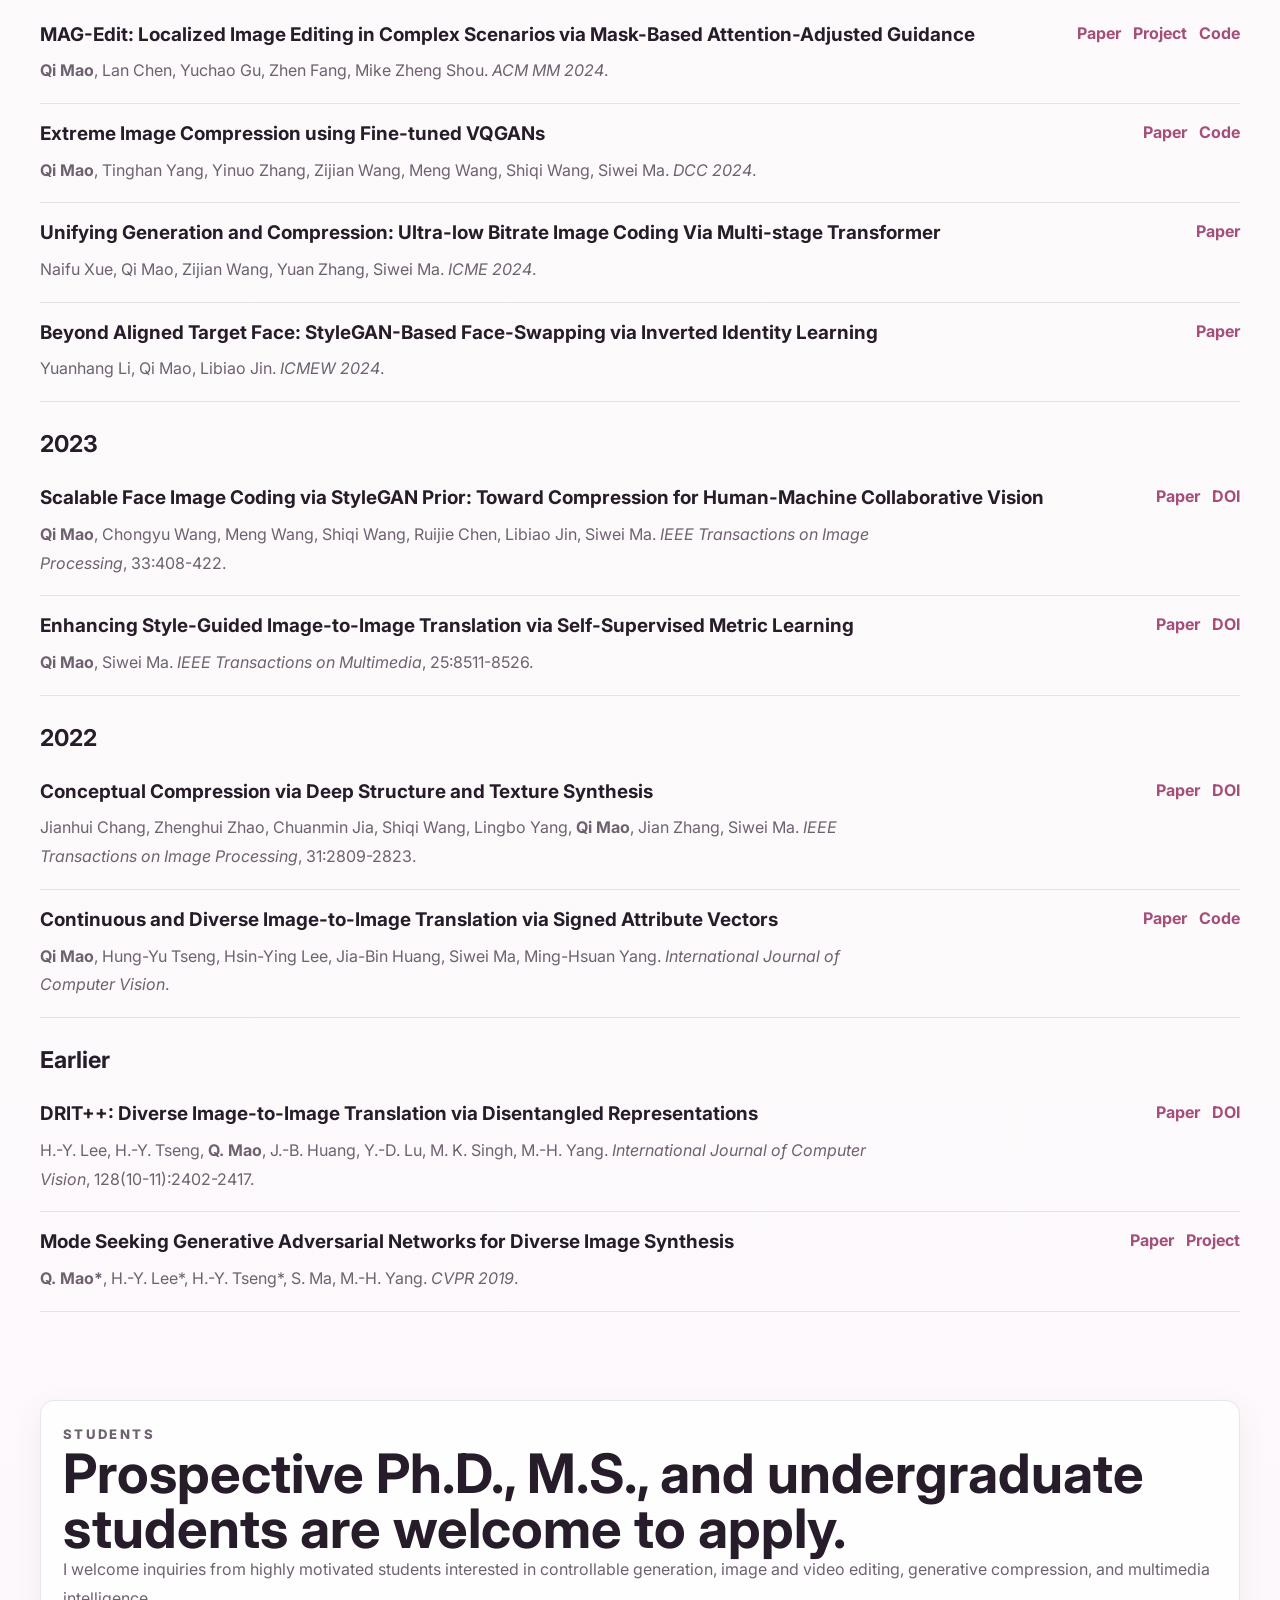
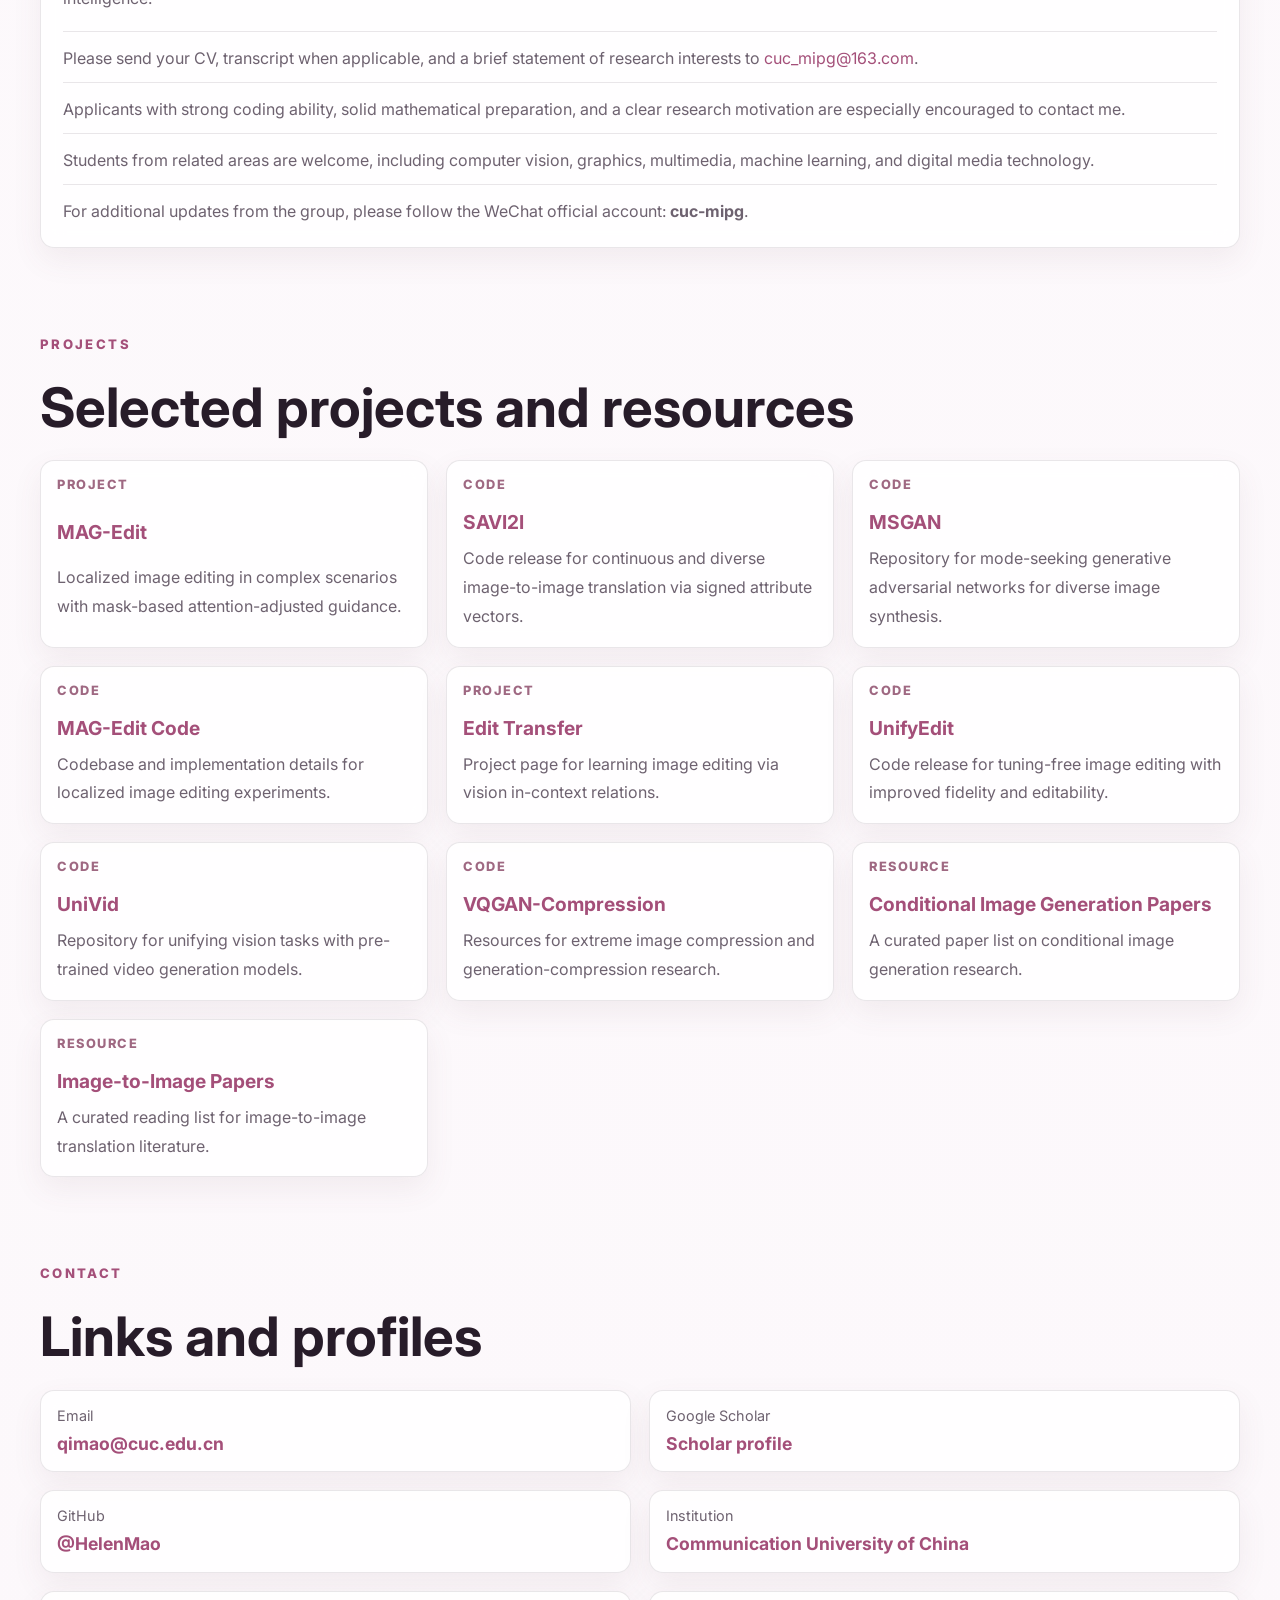
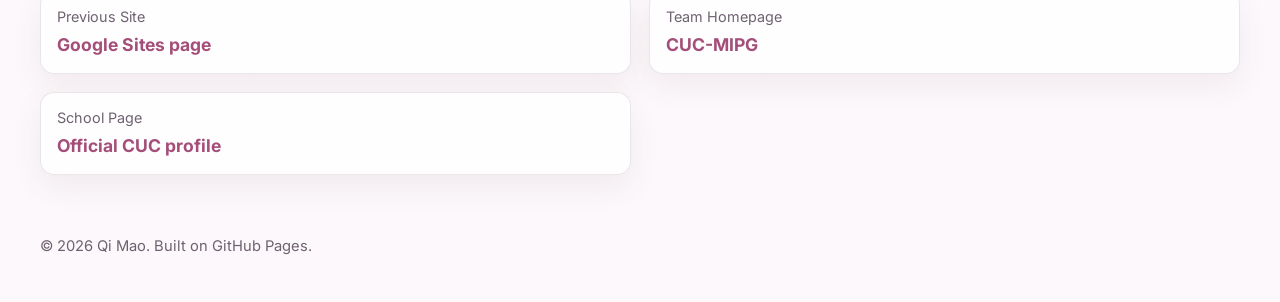
==== commit 74f1236c: "Tighten hero layout" ====
--- a/index.html
+++ b/index.html
@@ -35,7 +35,6 @@
     <main id="top">
       <section class="hero section">
         <div class="hero-copy reveal">
-          <p class="eyebrow">Professor Homepage</p>
           <h1>Research in visual generation, multimedia intelligence, and generative compression.</h1>
           <p class="hero-text">
             Qi Mao is a Professor with the State Key Laboratory of Media Convergence and
--- a/styles.css
+++ b/styles.css
@@ -105,7 +105,7 @@
 .hero {
   min-height: calc(100svh - 96px);
   display: grid;
-  grid-template-columns: minmax(0, 1.2fr) minmax(320px, 0.8fr);
+  grid-template-columns: minmax(0, 1.28fr) minmax(260px, 0.72fr);
   gap: 34px;
   align-items: center;
 }
@@ -197,12 +197,12 @@
 
 .hero-visual {
   position: relative;
-  min-height: 620px;
+  min-height: 520px;
 }
 
 .portrait-frame {
   position: absolute;
-  inset: 0;
+  inset: 18px 22px 88px 22px;
   overflow: hidden;
   border-radius: 14px;
   border: 1px solid rgba(42, 23, 48, 0.08);
@@ -220,8 +220,8 @@
   position: absolute;
   right: 18px;
   bottom: 18px;
-  width: min(78%, 340px);
-  padding: 16px;
+  width: min(76%, 300px);
+  padding: 14px;
   border: 1px solid rgba(42, 23, 48, 0.08);
   border-radius: 12px;
   background: var(--surface-strong);
@@ -243,7 +243,7 @@
 
 .floating-card h2 {
   margin: 0;
-  font-size: clamp(1.15rem, 2.2vw, 1.45rem);
+  font-size: clamp(1.05rem, 1.8vw, 1.25rem);
   line-height: 1.35;
 }
 
@@ -547,7 +547,7 @@
   }
 
   .hero-visual {
-    min-height: 520px;
+    min-height: 460px;
   }
 
   .pub-links {
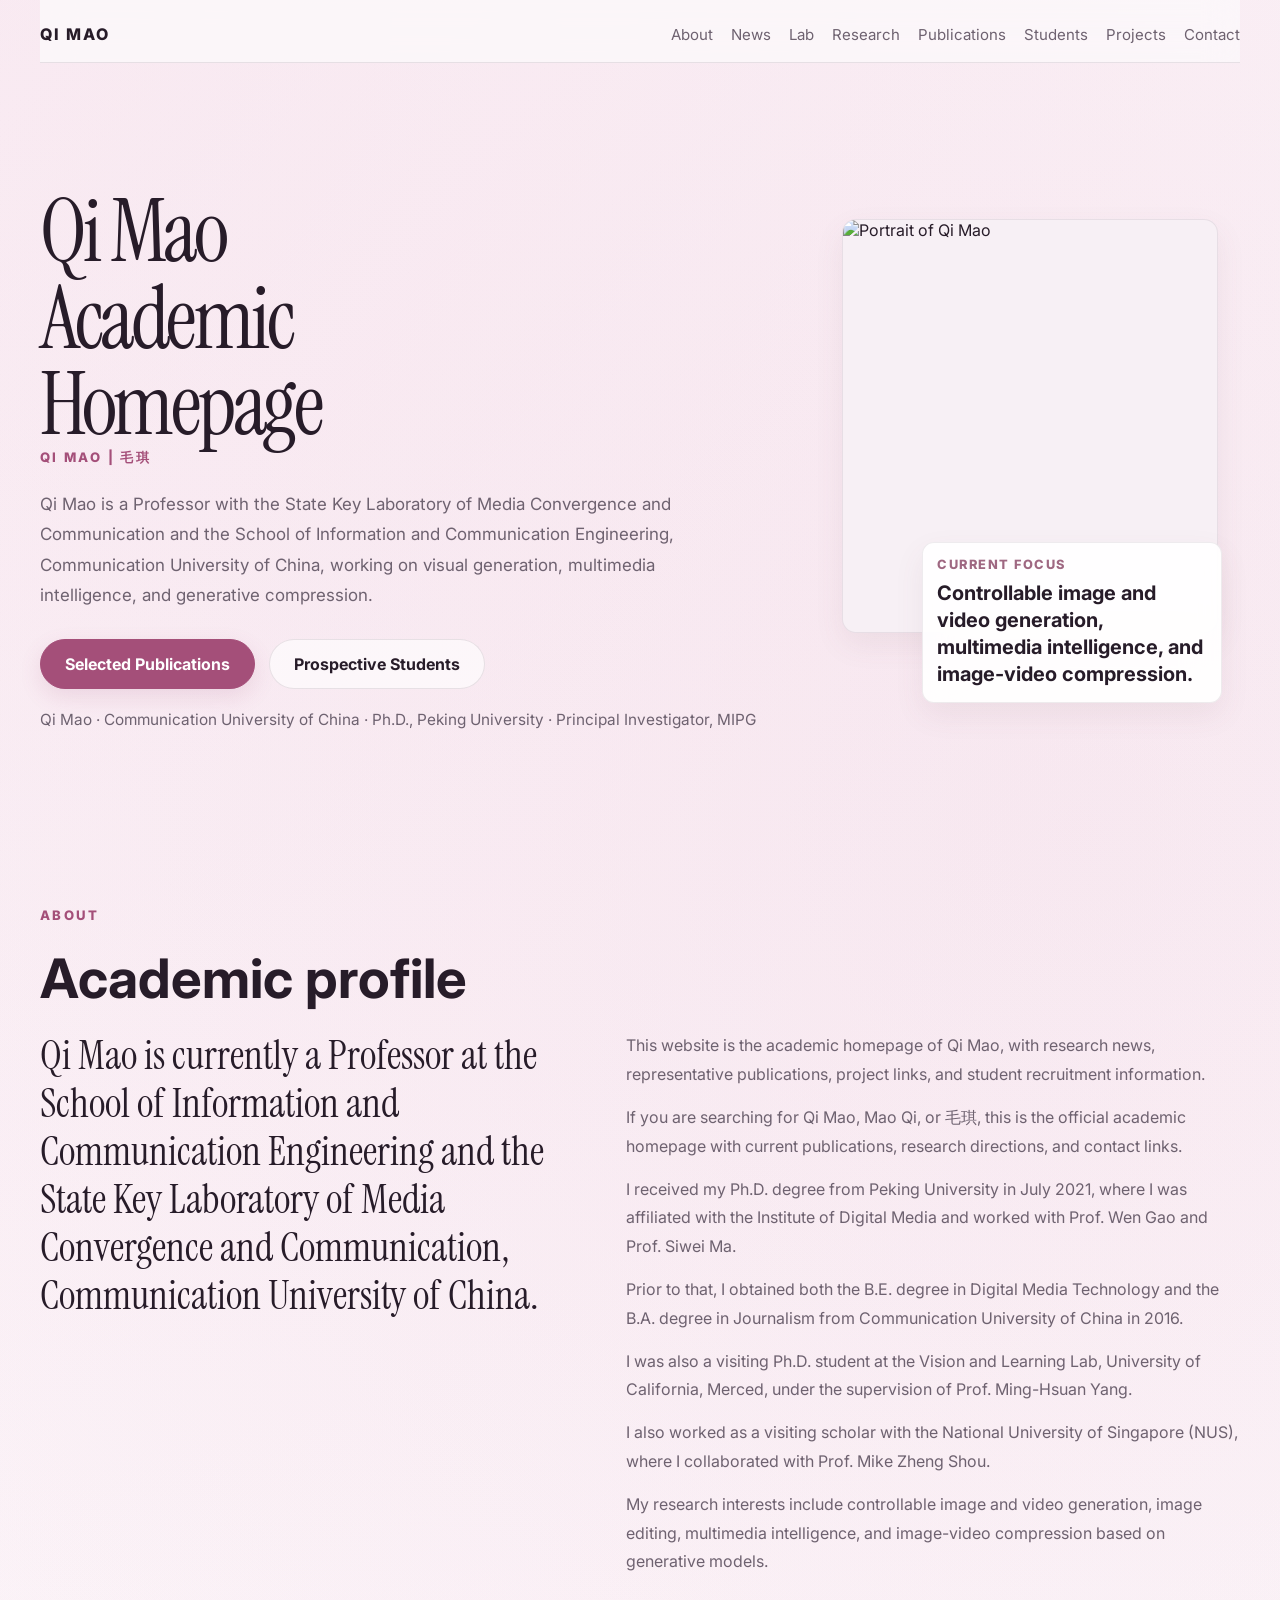
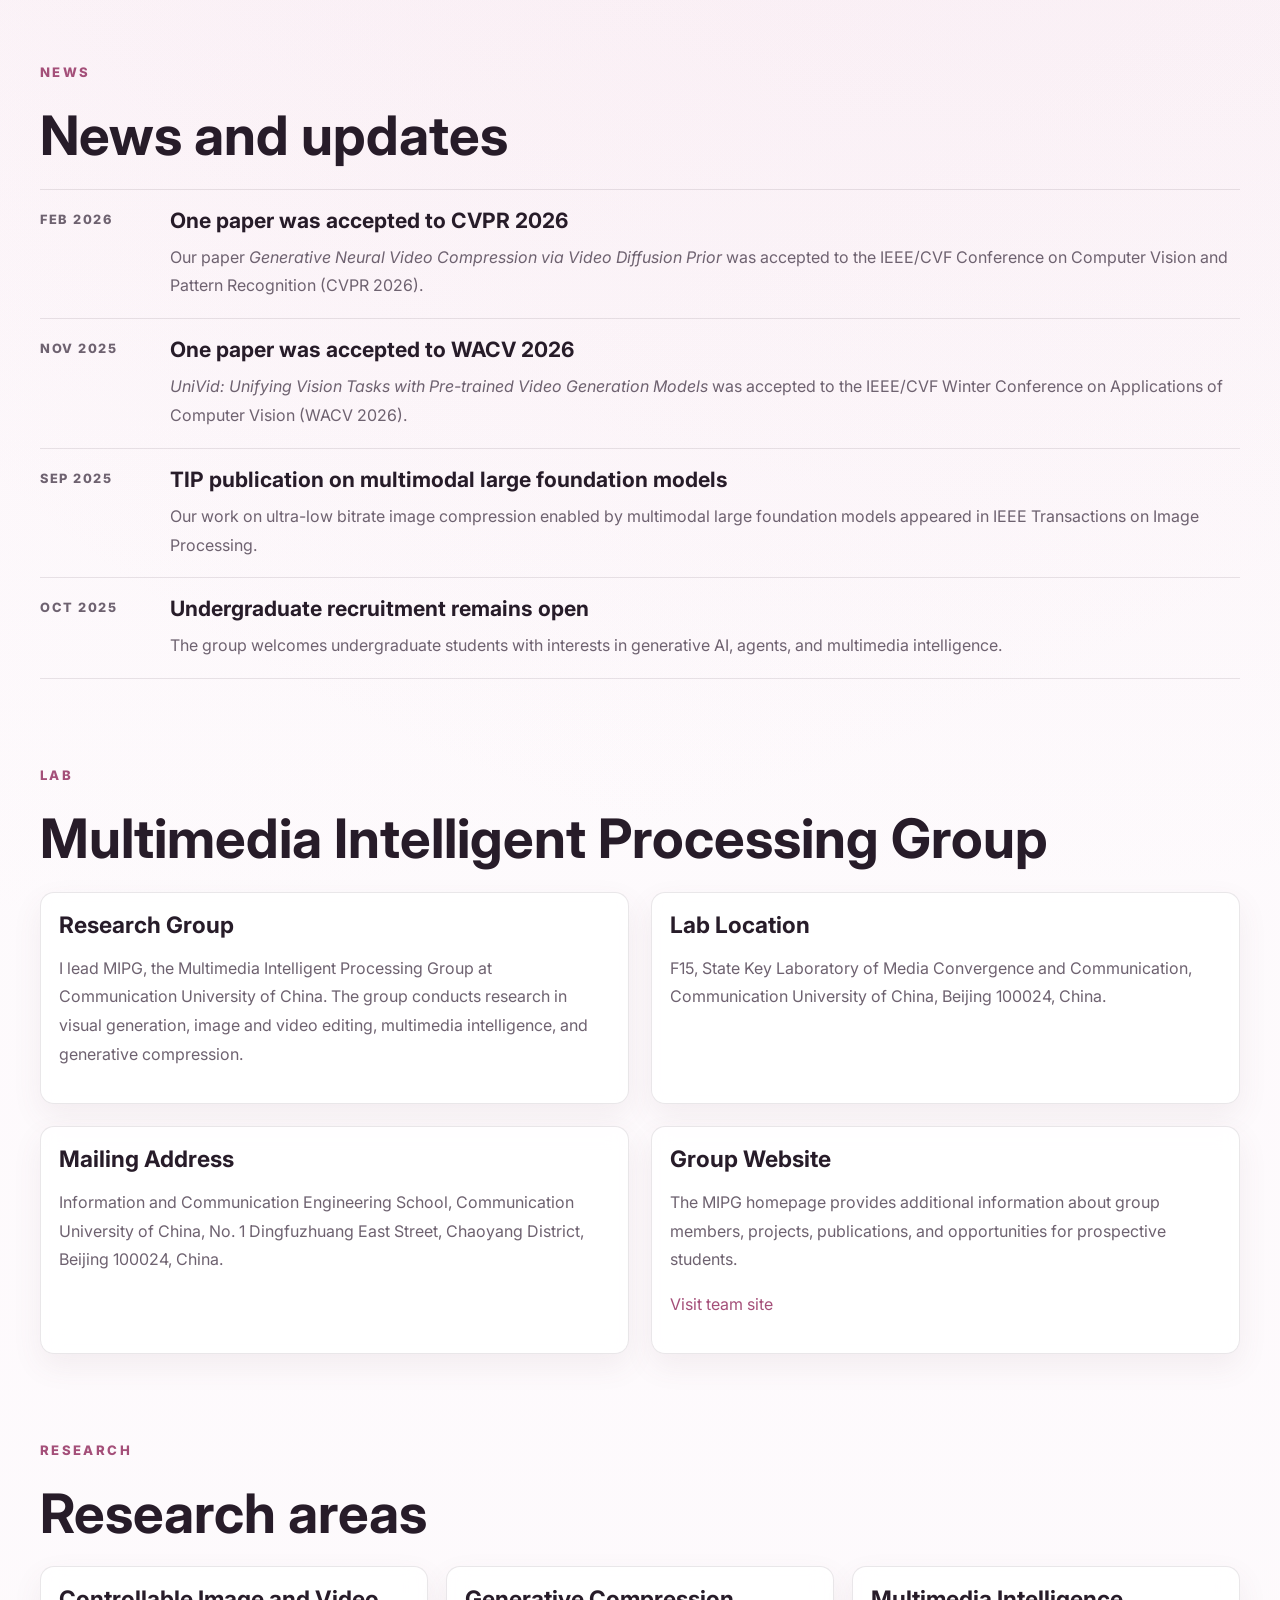
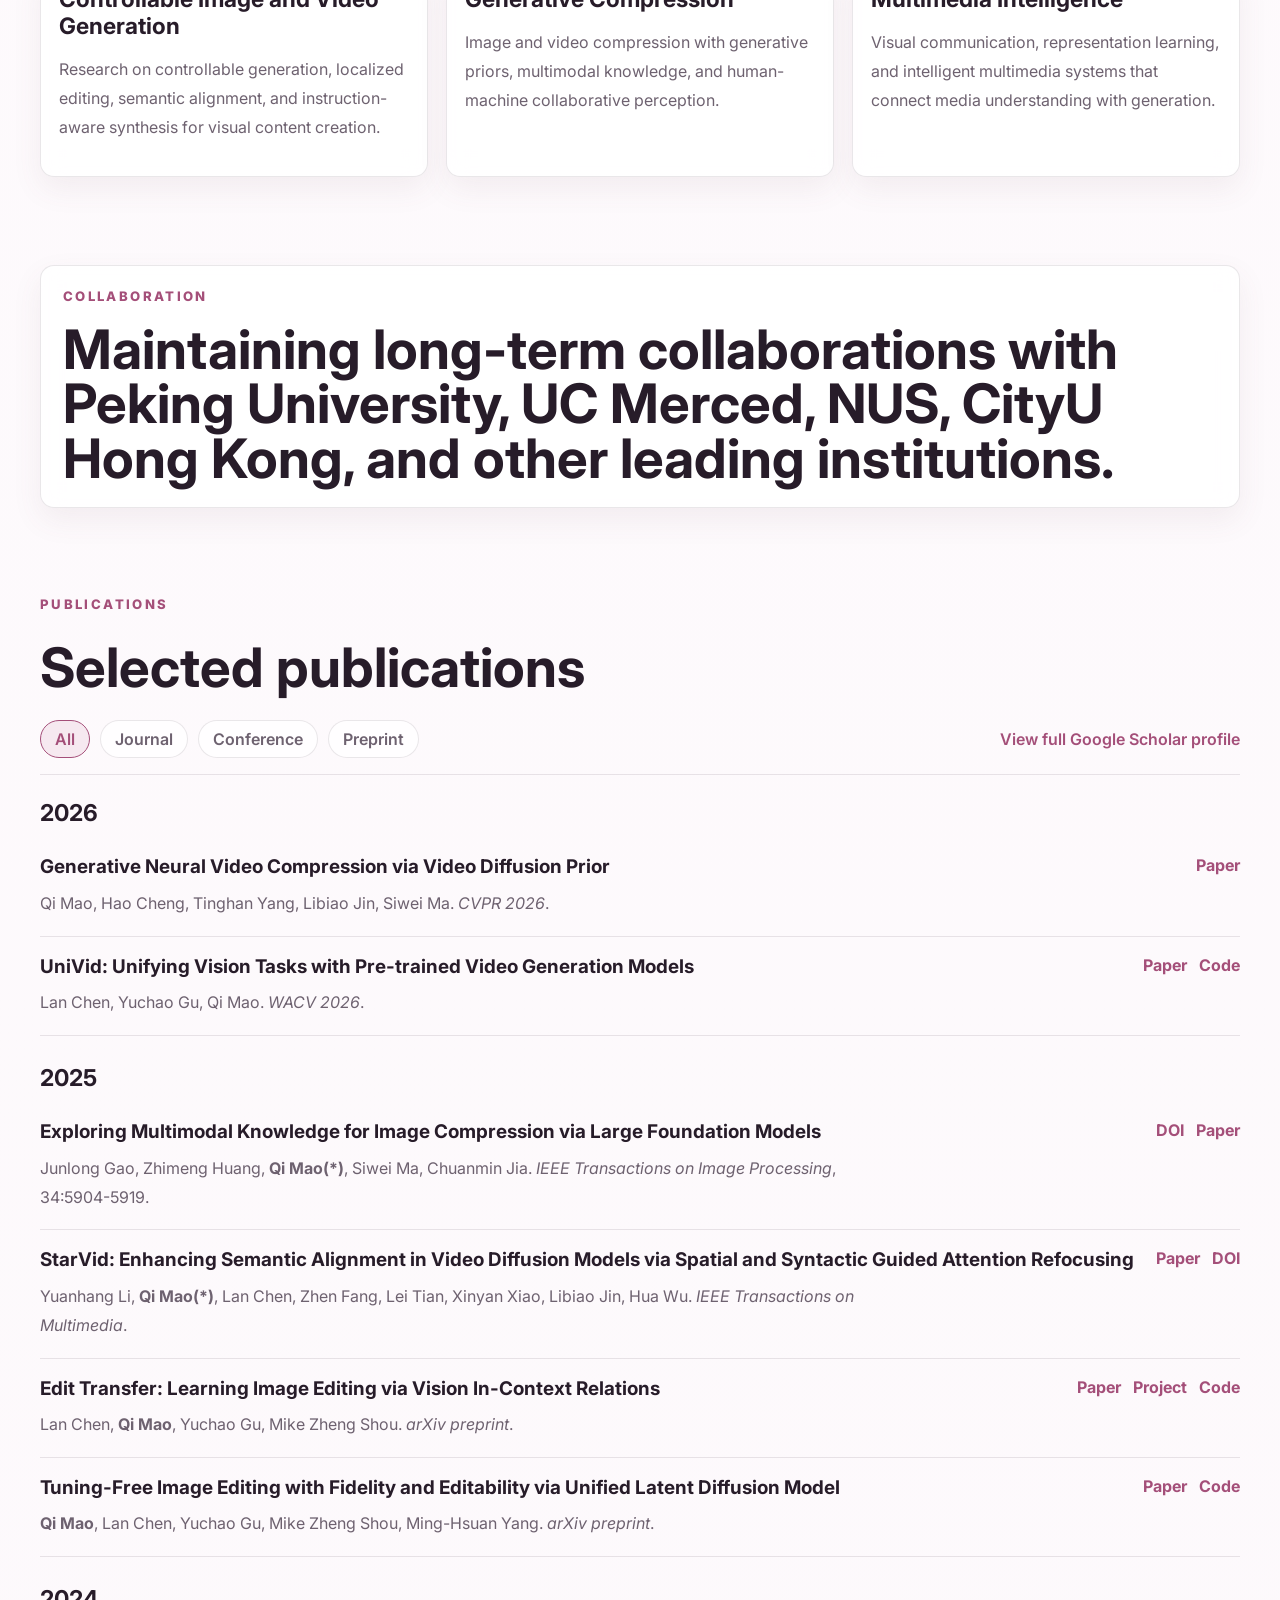
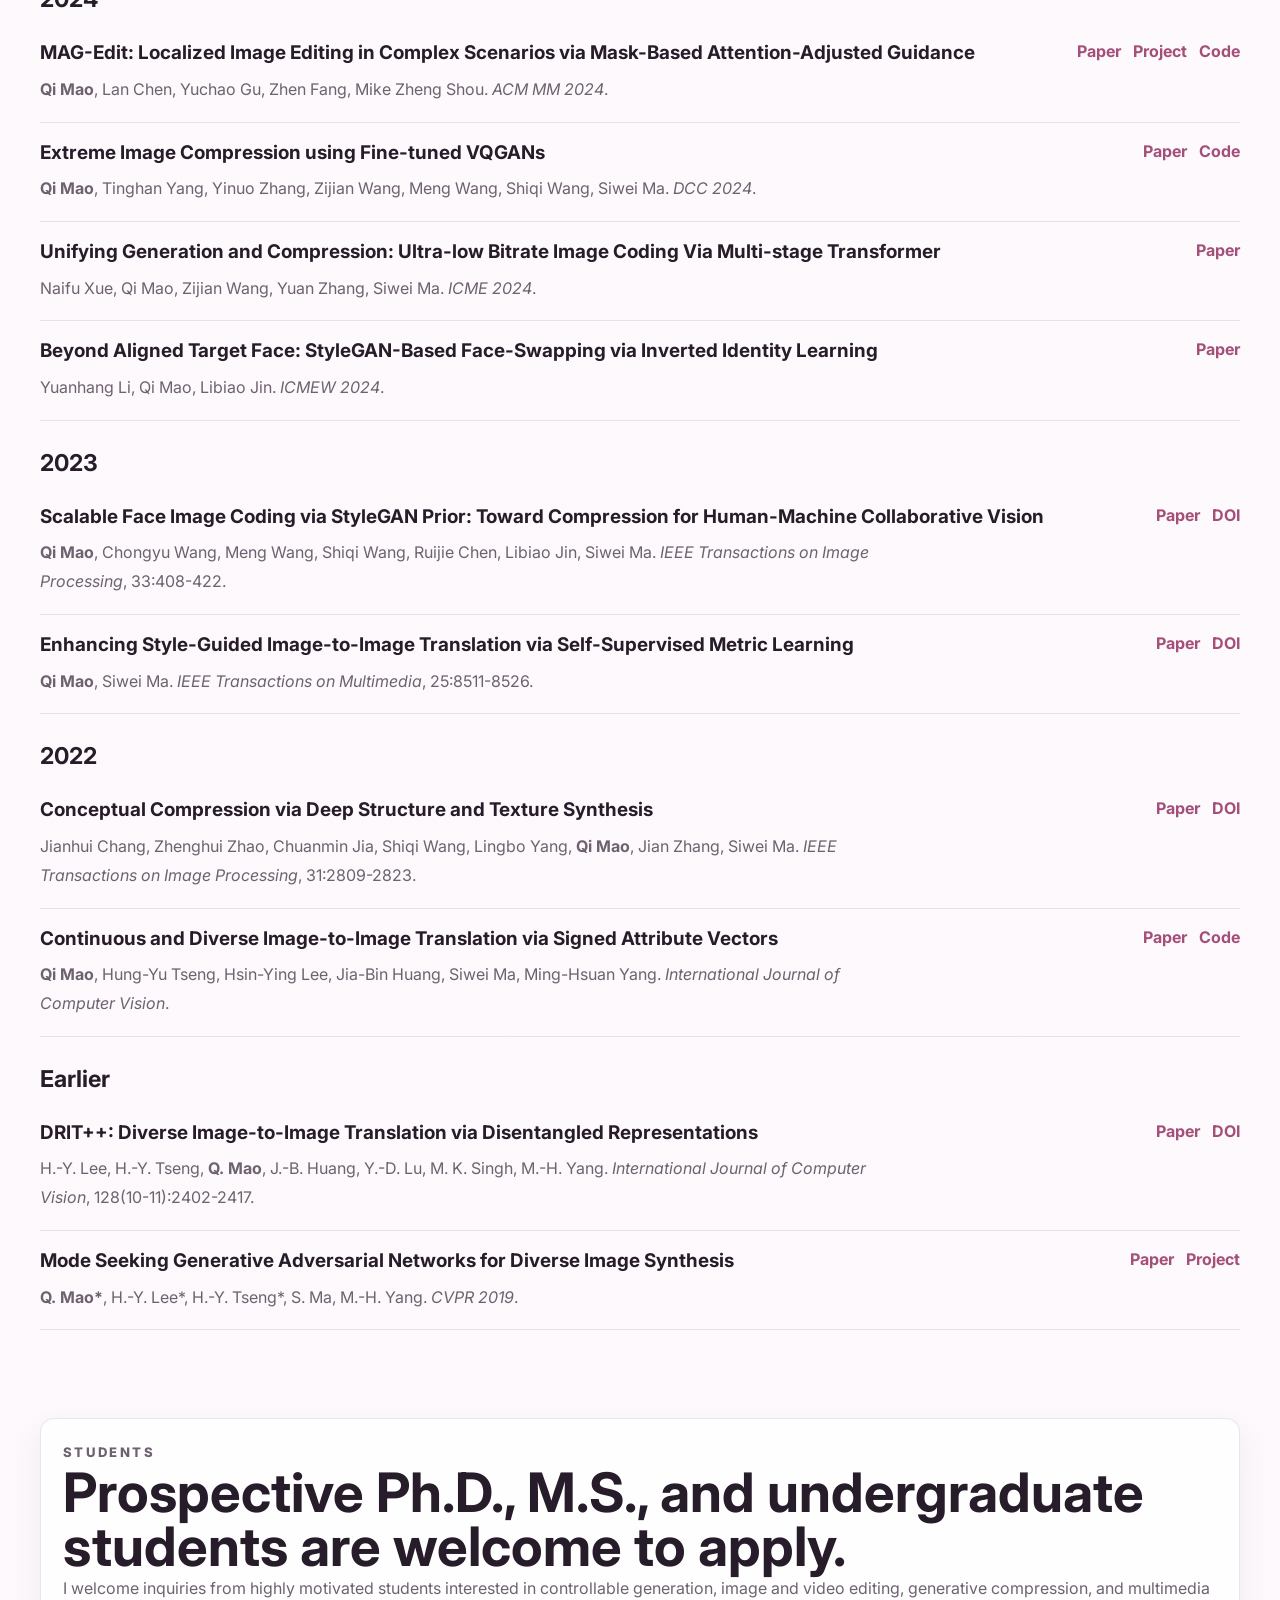
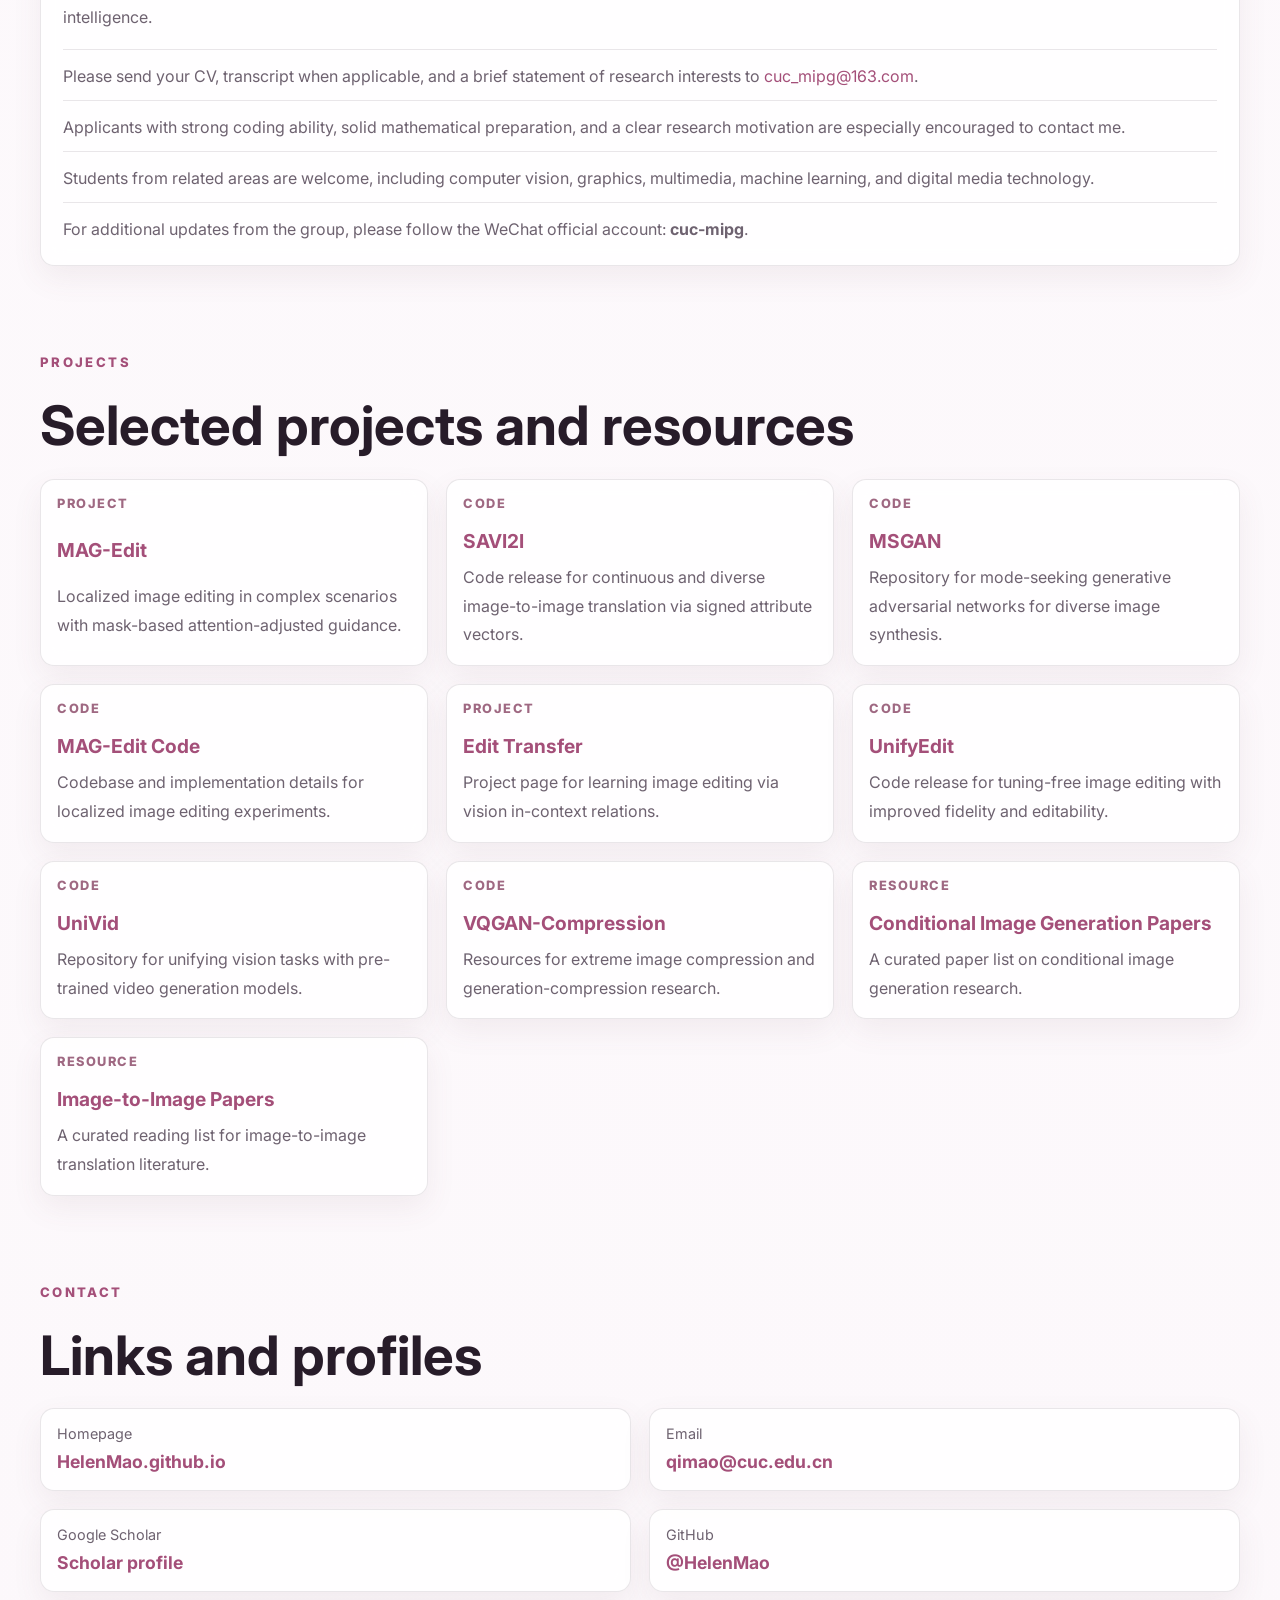
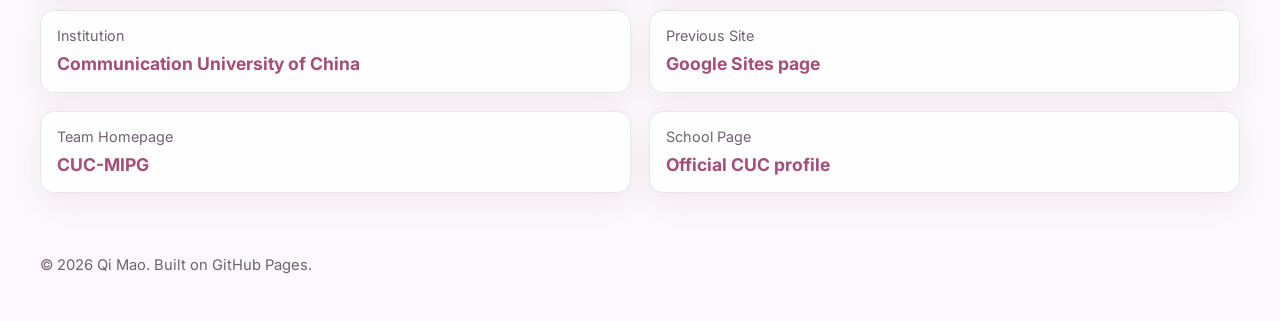
==== commit 86ffd3d7: "Improve homepage SEO metadata" ====
--- a/index.html
+++ b/index.html
@@ -3,11 +3,33 @@
   <head>
     <meta charset="UTF-8" />
     <meta name="viewport" content="width=device-width, initial-scale=1.0" />
-    <title>Qi Mao | Academic Homepage</title>
+    <title>Qi Mao | Academic Homepage | Communication University of China</title>
     <meta
       name="description"
-      content="Qi Mao's academic homepage featuring research interests, publications, student recruitment, and project links."
+      content="Qi Mao's academic homepage at the Communication University of China, featuring news, publications, research projects, student recruitment, and profile links."
     />
+    <meta name="author" content="Qi Mao" />
+    <meta
+      name="keywords"
+      content="Qi Mao, Mao Qi, academic homepage, Communication University of China, CUC, multimedia intelligence, visual generation, Google Scholar"
+    />
+    <meta name="robots" content="index, follow, max-image-preview:large" />
+    <link rel="canonical" href="https://HelenMao.github.io/" />
+    <meta property="og:type" content="website" />
+    <meta property="og:title" content="Qi Mao | Academic Homepage" />
+    <meta
+      property="og:description"
+      content="Research, publications, news, and student opportunities from Qi Mao at the Communication University of China."
+    />
+    <meta property="og:url" content="https://HelenMao.github.io/" />
+    <meta property="og:image" content="https://HelenMao.github.io/assets/qi-mao.jpeg" />
+    <meta name="twitter:card" content="summary_large_image" />
+    <meta name="twitter:title" content="Qi Mao | Academic Homepage" />
+    <meta
+      name="twitter:description"
+      content="Research, publications, news, and student opportunities from Qi Mao at the Communication University of China."
+    />
+    <meta name="twitter:image" content="https://HelenMao.github.io/assets/qi-mao.jpeg" />
     <link rel="preconnect" href="https://fonts.googleapis.com" />
     <link rel="preconnect" href="https://fonts.gstatic.com" crossorigin />
     <link
@@ -15,6 +37,34 @@
       rel="stylesheet"
     />
     <link rel="stylesheet" href="./styles.css" />
+    <script type="application/ld+json">
+      {
+        "@context": "https://schema.org",
+        "@type": "Person",
+        "name": "Qi Mao",
+        "alternateName": ["Mao Qi", "\u6bdb\u742a"],
+        "url": "https://HelenMao.github.io/",
+        "image": "https://HelenMao.github.io/assets/qi-mao.jpeg",
+        "jobTitle": "Professor",
+        "email": "mailto:qimao@cuc.edu.cn",
+        "worksFor": {
+          "@type": "CollegeOrUniversity",
+          "name": "Communication University of China",
+          "url": "https://www.cuc.edu.cn/"
+        },
+        "affiliation": {
+          "@type": "Organization",
+          "name": "State Key Laboratory of Media Convergence and Communication"
+        },
+        "sameAs": [
+          "https://scholar.google.com/citations?user=VTQZF6EAAAAJ&hl=zh-CN",
+          "https://github.com/HelenMao",
+          "https://sites.google.com/view/qi-mao/",
+          "https://cuc-mipg.github.io/location.html",
+          "https://ices.cuc.edu.cn/2019/0919/c5332a232947/pagem.htm"
+        ]
+      }
+    </script>
   </head>
   <body>
     <div class="grain"></div>
@@ -35,18 +85,20 @@
     <main id="top">
       <section class="hero section">
         <div class="hero-copy reveal">
-          <h1>Research in visual generation, multimedia intelligence, and generative compression.</h1>
+          <h1>Qi Mao Academic Homepage</h1>
+          <p class="eyebrow">Qi Mao | &#27611;&#29738;</p>
           <p class="hero-text">
             Qi Mao is a Professor with the State Key Laboratory of Media Convergence and
             Communication and the School of Information and Communication Engineering,
-            Communication University of China.
+            Communication University of China, working on visual generation, multimedia
+            intelligence, and generative compression.
           </p>
           <div class="hero-actions">
             <a class="button button-primary" href="#publications">Selected Publications</a>
             <a class="button button-secondary" href="#students">Prospective Students</a>
           </div>
           <p class="hero-note">
-            Communication University of China &middot; Ph.D., Peking University &middot; Principal Investigator, MIPG
+            Qi Mao &middot; Communication University of China &middot; Ph.D., Peking University &middot; Principal Investigator, MIPG
           </p>
         </div>
 
@@ -71,11 +123,19 @@
         </div>
         <div class="intro-grid">
           <p class="lead">
-            I am currently a Professor at the School of Information and Communication
+            Qi Mao is currently a Professor at the School of Information and Communication
             Engineering and the State Key Laboratory of Media Convergence and Communication,
             Communication University of China.
           </p>
           <div class="intro-body">
+            <p>
+              This website is the academic homepage of Qi Mao, with research news,
+              representative publications, project links, and student recruitment information.
+            </p>
+            <p>
+              If you are searching for Qi Mao, Mao Qi, or &#27611;&#29738;, this is the official academic
+              homepage with current publications, research directions, and contact links.
+            </p>
             <p>
               I received my Ph.D. degree from Peking University in July 2021, where I was
               affiliated with the Institute of Digital Media and worked with
@@ -513,6 +573,10 @@
           <h2>Links and profiles</h2>
         </div>
         <div class="contact-grid">
+          <a href="https://HelenMao.github.io/">
+            <span>Homepage</span>
+            <strong>HelenMao.github.io</strong>
+          </a>
           <a href="mailto:qimao@cuc.edu.cn">
             <span>Email</span>
             <strong>qimao@cuc.edu.cn</strong>
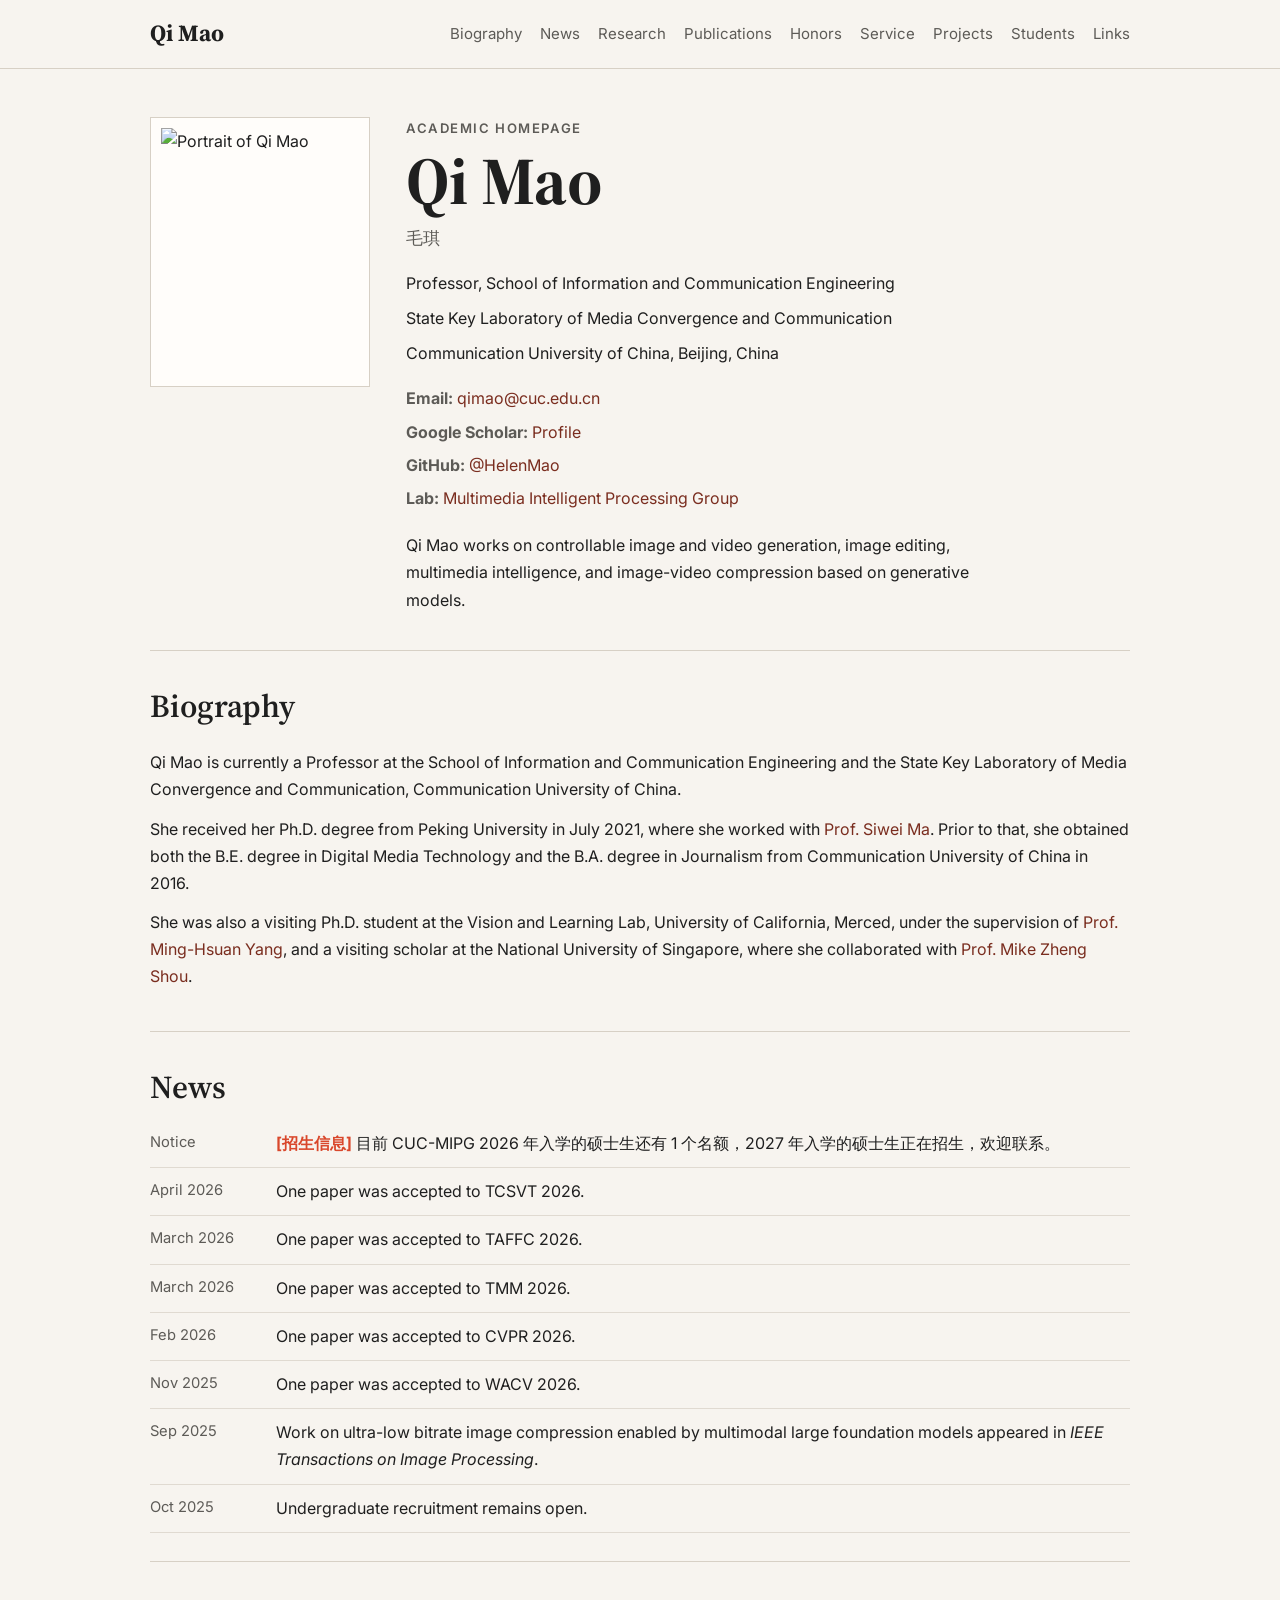
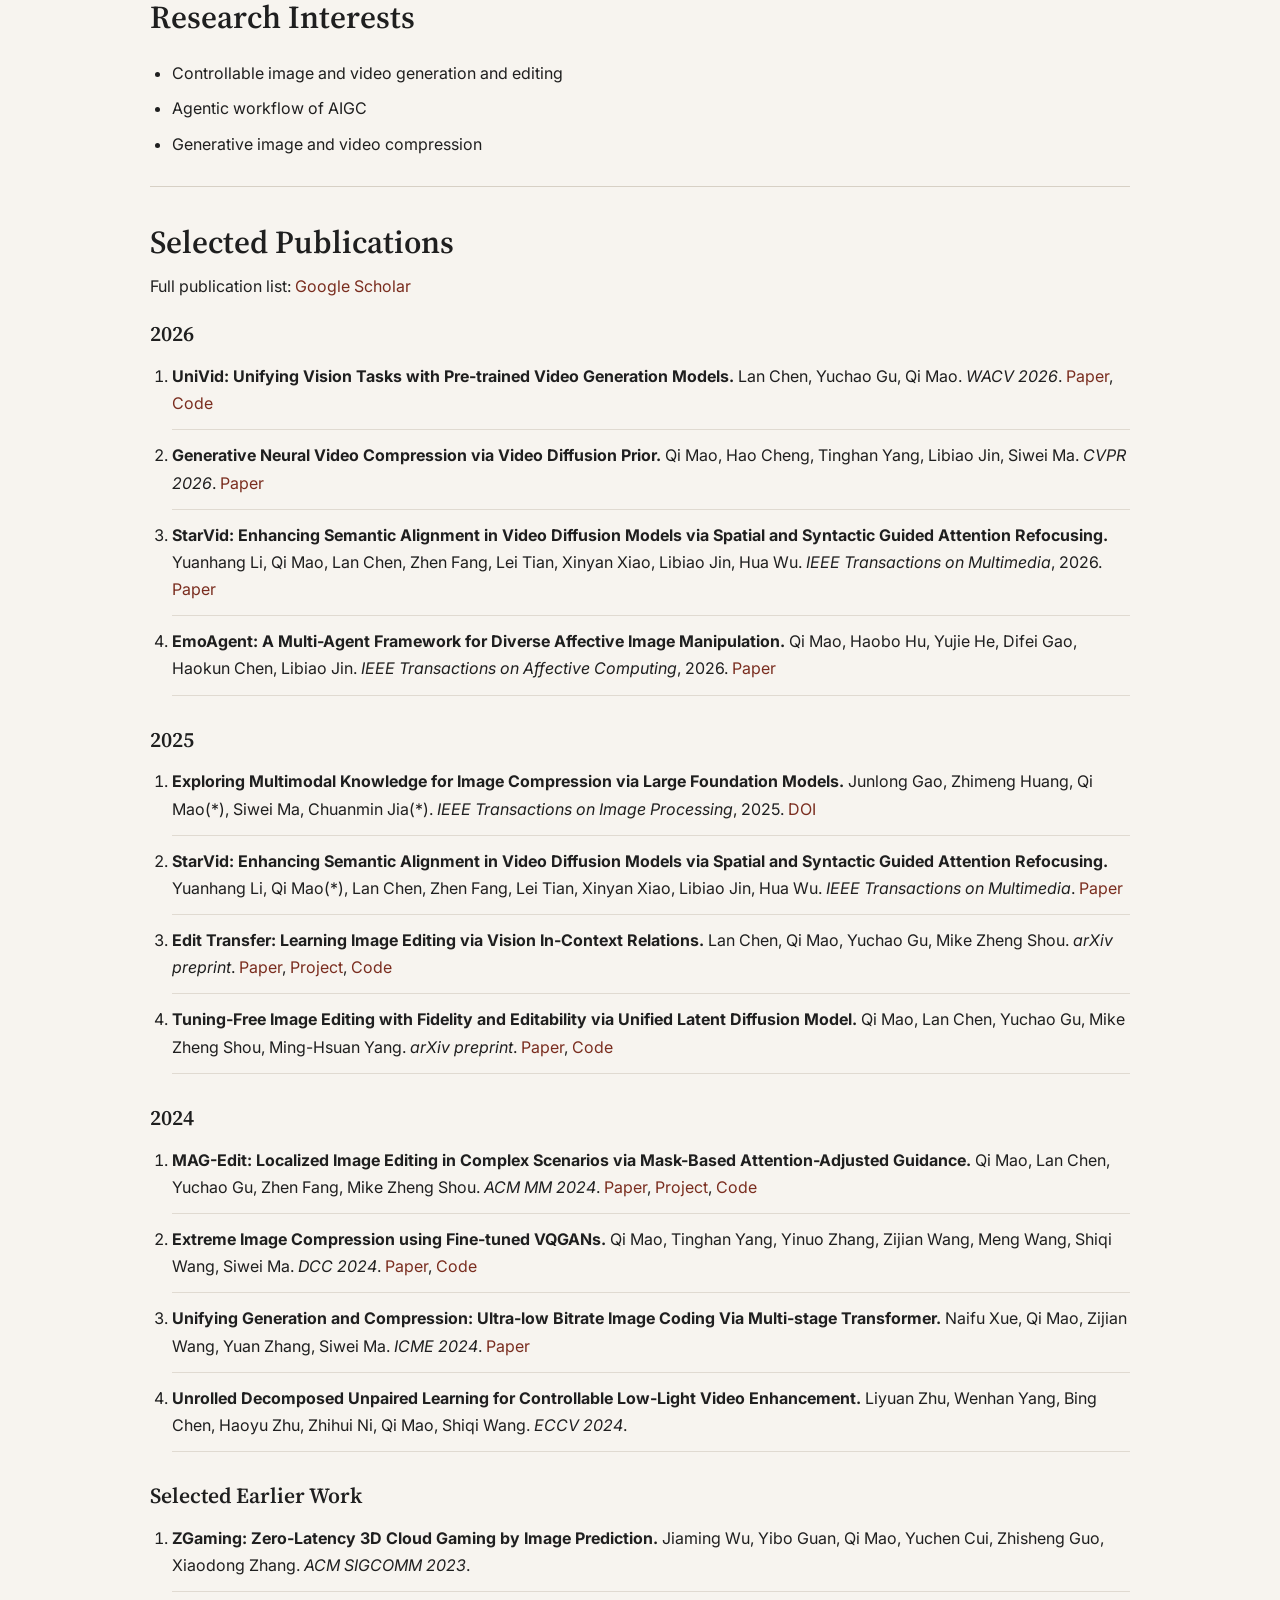
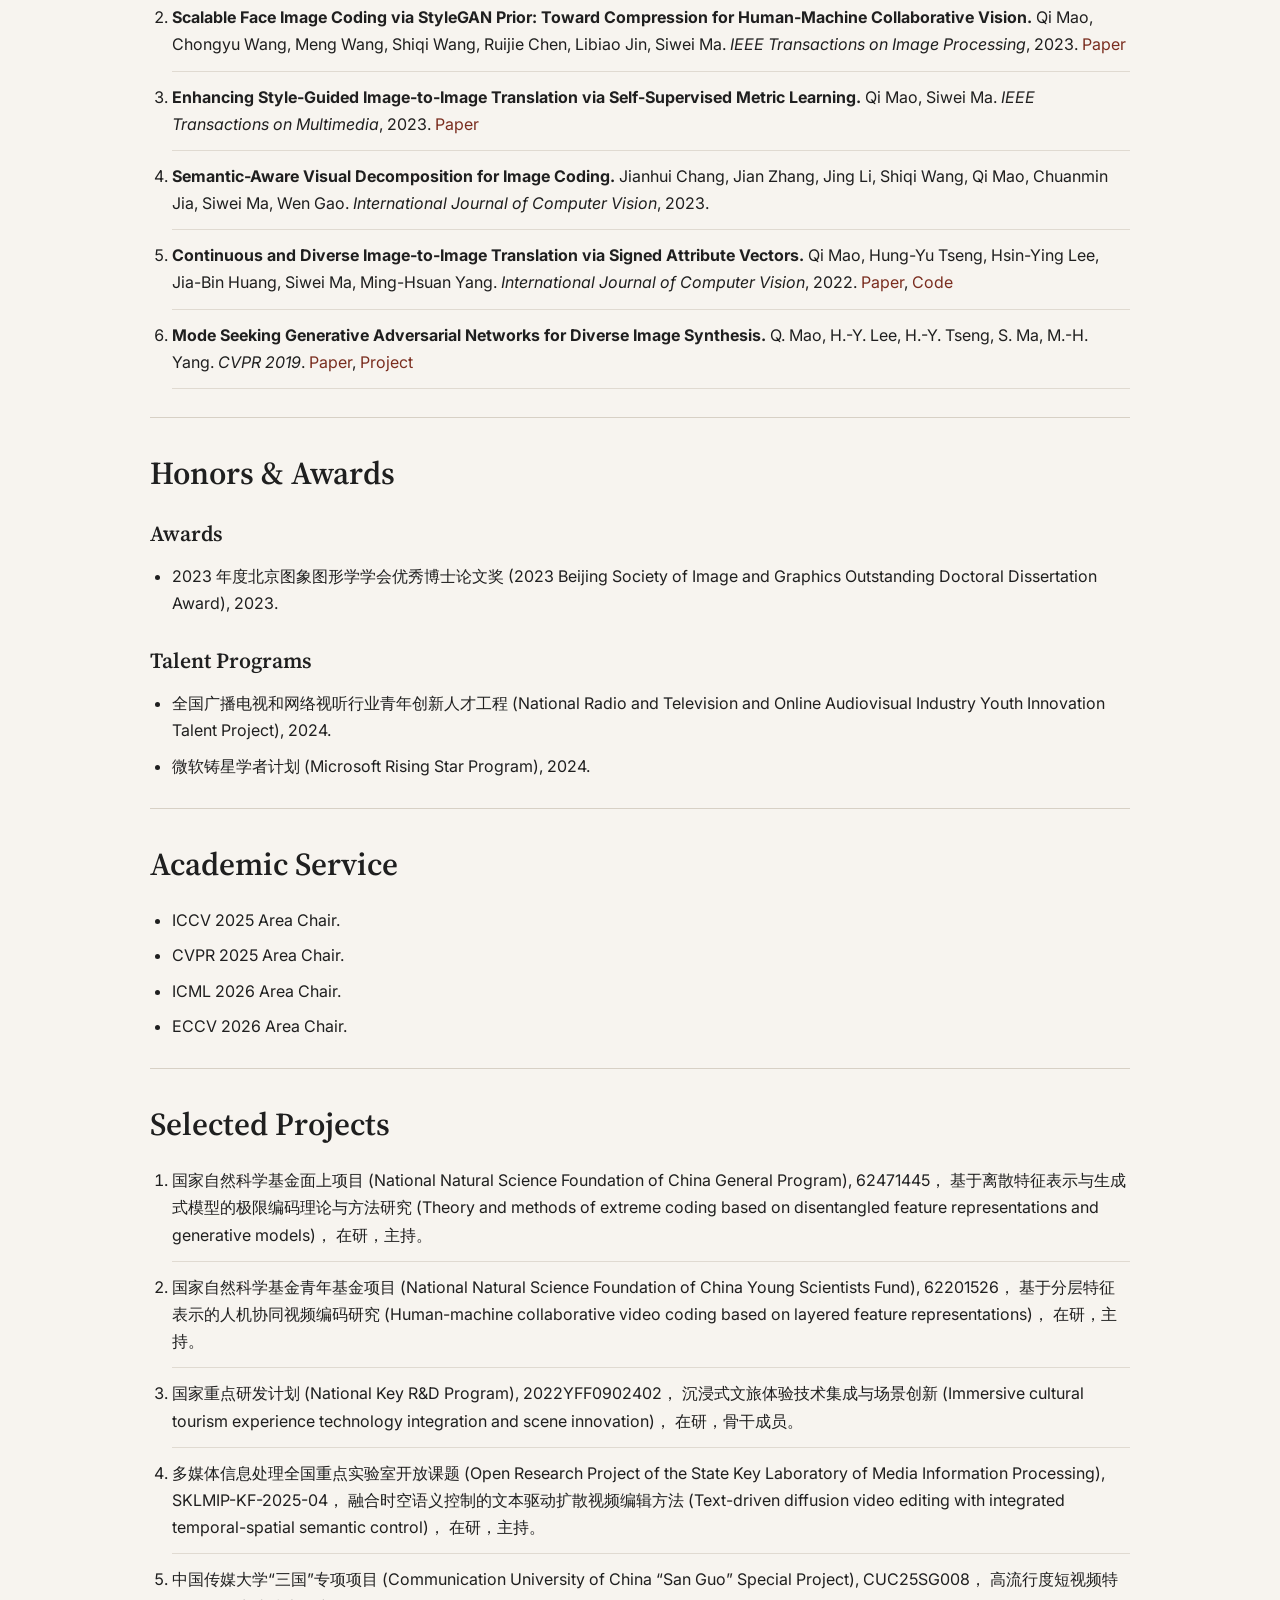
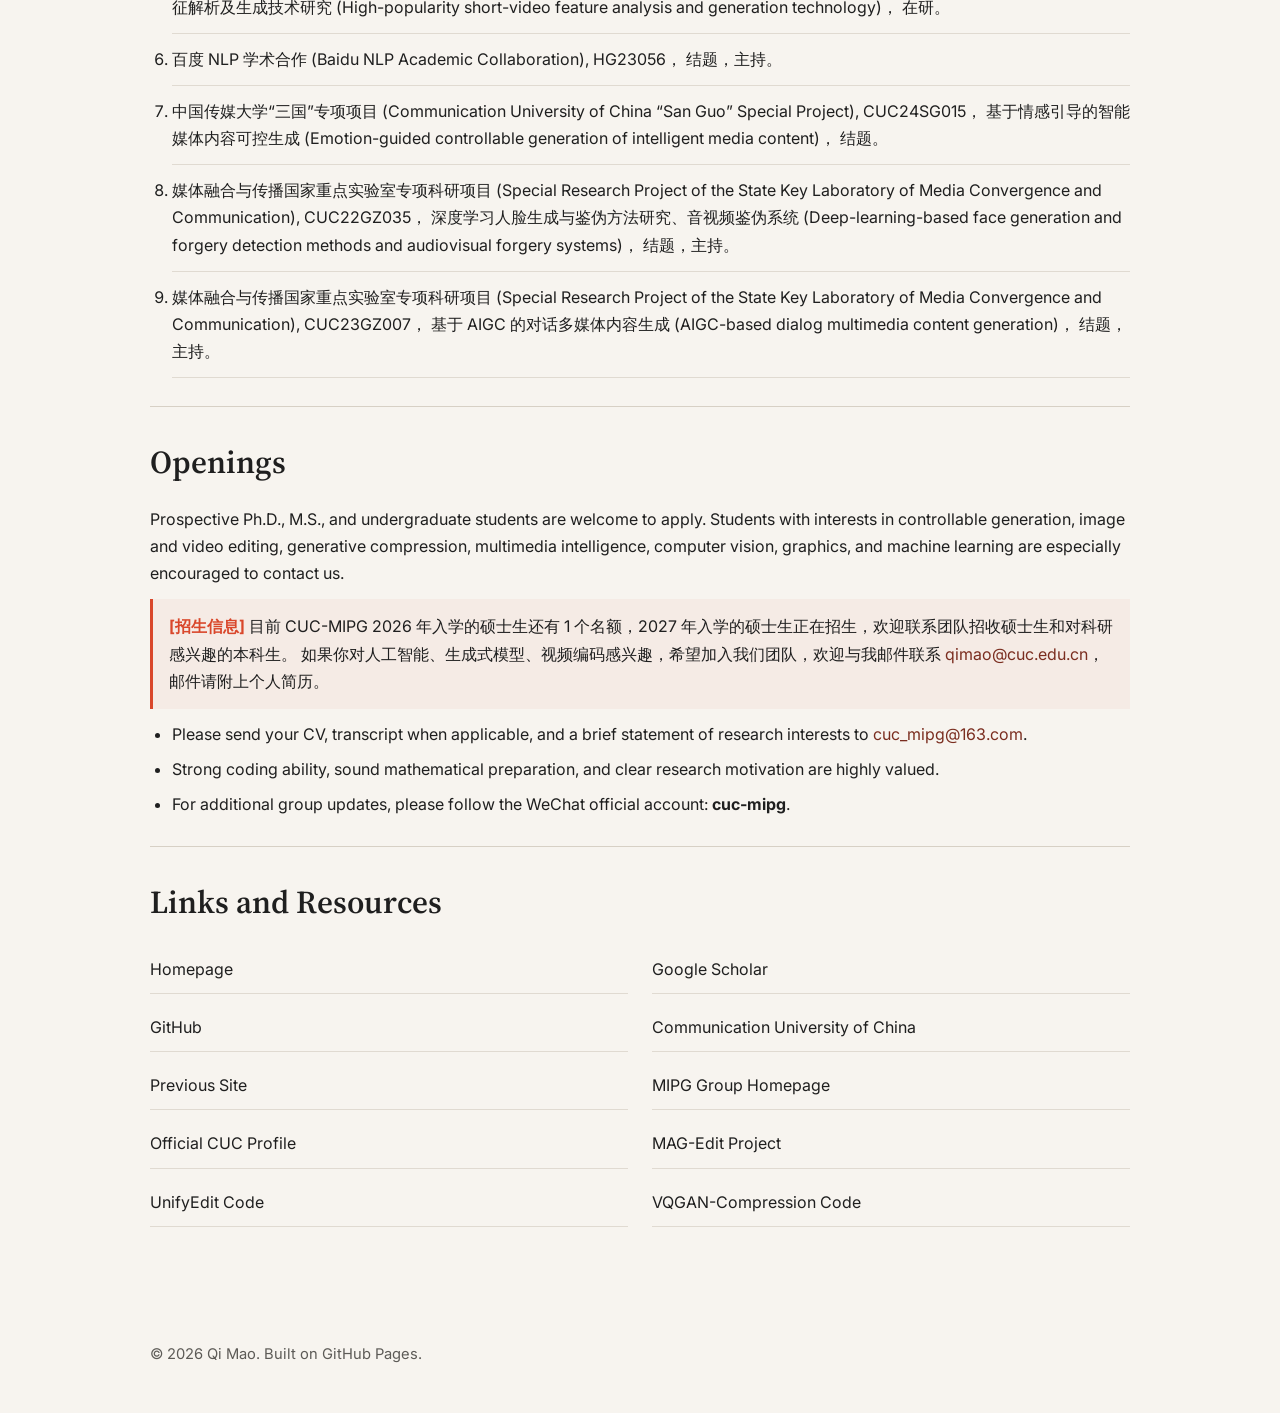
==== commit 98fd610e: "Update academic homepage content" ====
--- a/index.html
+++ b/index.html
@@ -6,12 +6,12 @@
     <title>Qi Mao | Academic Homepage | Communication University of China</title>
     <meta
       name="description"
-      content="Qi Mao's academic homepage at the Communication University of China, featuring news, publications, research projects, student recruitment, and profile links."
+      content="Qi Mao's academic homepage at the Communication University of China, featuring biography, research interests, news, selected publications, and student recruitment information."
     />
     <meta name="author" content="Qi Mao" />
     <meta
       name="keywords"
-      content="Qi Mao, Mao Qi, academic homepage, Communication University of China, CUC, multimedia intelligence, visual generation, Google Scholar"
+      content="Qi Mao, Mao Qi, academic homepage, Communication University of China, CUC, multimedia intelligence, visual generation, generative compression, Google Scholar"
     />
     <meta name="robots" content="index, follow, max-image-preview:large" />
     <link rel="canonical" href="https://HelenMao.github.io/" />
@@ -19,7 +19,7 @@
     <meta property="og:title" content="Qi Mao | Academic Homepage" />
     <meta
       property="og:description"
-      content="Research, publications, news, and student opportunities from Qi Mao at the Communication University of China."
+      content="Biography, research, publications, news, and student opportunities from Qi Mao at the Communication University of China."
     />
     <meta property="og:url" content="https://HelenMao.github.io/" />
     <meta property="og:image" content="https://HelenMao.github.io/assets/qi-mao.jpeg" />
@@ -27,13 +27,13 @@
     <meta name="twitter:title" content="Qi Mao | Academic Homepage" />
     <meta
       name="twitter:description"
-      content="Research, publications, news, and student opportunities from Qi Mao at the Communication University of China."
+      content="Biography, research, publications, news, and student opportunities from Qi Mao at the Communication University of China."
     />
     <meta name="twitter:image" content="https://HelenMao.github.io/assets/qi-mao.jpeg" />
     <link rel="preconnect" href="https://fonts.googleapis.com" />
     <link rel="preconnect" href="https://fonts.gstatic.com" crossorigin />
     <link
-      href="https://fonts.googleapis.com/css2?family=Instrument+Serif:ital@0;1&family=Inter:wght@400;500;600;700;800&display=swap"
+      href="https://fonts.googleapis.com/css2?family=Source+Serif+4:wght@400;600;700&family=Inter:wght@400;500;600;700&display=swap"
       rel="stylesheet"
     />
     <link rel="stylesheet" href="./styles.css" />
@@ -67,544 +67,429 @@
     </script>
   </head>
   <body>
-    <div class="grain"></div>
     <header class="site-header">
-      <a class="brand" href="#top">Qi Mao</a>
-      <nav class="site-nav" aria-label="Primary">
-        <a href="#about">About</a>
-        <a href="#news">News</a>
-        <a href="#lab">Lab</a>
-        <a href="#research">Research</a>
-        <a href="#publications">Publications</a>
-        <a href="#students">Students</a>
-        <a href="#projects">Projects</a>
-        <a href="#contact">Contact</a>
-      </nav>
+      <div class="site-header__inner">
+        <a class="brand" href="#top">Qi Mao</a>
+        <nav class="site-nav" aria-label="Primary">
+          <a href="#biography">Biography</a>
+          <a href="#news">News</a>
+          <a href="#research">Research</a>
+          <a href="#publications">Publications</a>
+          <a href="#honors">Honors</a>
+          <a href="#service">Service</a>
+          <a href="#projects">Projects</a>
+          <a href="#students">Students</a>
+          <a href="#links">Links</a>
+        </nav>
+      </div>
     </header>
 
-    <main id="top">
-      <section class="hero section">
-        <div class="hero-copy reveal">
-          <h1>Qi Mao Academic Homepage</h1>
-          <p class="eyebrow">Qi Mao | &#27611;&#29738;</p>
-          <p class="hero-text">
-            Qi Mao is a Professor with the State Key Laboratory of Media Convergence and
-            Communication and the School of Information and Communication Engineering,
-            Communication University of China, working on visual generation, multimedia
-            intelligence, and generative compression.
-          </p>
-          <div class="hero-actions">
-            <a class="button button-primary" href="#publications">Selected Publications</a>
-            <a class="button button-secondary" href="#students">Prospective Students</a>
-          </div>
-          <p class="hero-note">
-            Qi Mao &middot; Communication University of China &middot; Ph.D., Peking University &middot; Principal Investigator, MIPG
-          </p>
-        </div>
-
-        <div class="hero-visual reveal">
-          <div class="portrait-frame">
-            <img src="./assets/qi-mao.jpeg" alt="Portrait of Qi Mao" />
-          </div>
-          <div class="floating-card">
-            <p class="card-label">Current Focus</p>
-            <h2>
-              Controllable image and video generation, multimedia intelligence, and
-              image-video compression.
-            </h2>
-          </div>
-        </div>
-      </section>
-
-      <section class="section intro reveal" id="about">
-        <div class="section-heading">
-          <p class="eyebrow">About</p>
-          <h2>Academic profile</h2>
-        </div>
-        <div class="intro-grid">
-          <p class="lead">
+    <main class="page" id="top">
+      <section class="profile">
+        <div class="profile__photo">
+          <img src="./assets/qi-mao.jpeg" alt="Portrait of Qi Mao" />
+        </div>
+        <div class="profile__content">
+          <p class="profile__kicker">Academic Homepage</p>
+          <h1>Qi Mao</h1>
+          <p class="profile__name-cn">&#27611;&#29738;</p>
+          <p class="profile__title">
+            Professor, School of Information and Communication Engineering
+          </p>
+          <p class="profile__title">
+            State Key Laboratory of Media Convergence and Communication
+          </p>
+          <p class="profile__title">Communication University of China, Beijing, China</p>
+
+          <ul class="profile__meta">
+            <li><strong>Email:</strong> <a href="mailto:qimao@cuc.edu.cn">qimao@cuc.edu.cn</a></li>
+            <li>
+              <strong>Google Scholar:</strong>
+              <a href="https://scholar.google.com/citations?user=VTQZF6EAAAAJ&hl=zh-CN" target="_blank" rel="noreferrer">Profile</a>
+            </li>
+            <li>
+              <strong>GitHub:</strong>
+              <a href="https://github.com/HelenMao" target="_blank" rel="noreferrer">@HelenMao</a>
+            </li>
+            <li>
+              <strong>Lab:</strong>
+              <a href="https://cuc-mipg.github.io/location.html" target="_blank" rel="noreferrer">Multimedia Intelligent Processing Group</a>
+            </li>
+          </ul>
+
+          <p class="profile__summary">
+            Qi Mao works on controllable image and video generation, image editing,
+            multimedia intelligence, and image-video compression based on generative
+            models.
+          </p>
+        </div>
+      </section>
+
+      <section class="section" id="biography">
+        <div class="section__header">
+          <h2>Biography</h2>
+        </div>
+        <div class="section__body">
+          <p>
             Qi Mao is currently a Professor at the School of Information and Communication
             Engineering and the State Key Laboratory of Media Convergence and Communication,
             Communication University of China.
           </p>
-          <div class="intro-body">
-            <p>
-              This website is the academic homepage of Qi Mao, with research news,
-              representative publications, project links, and student recruitment information.
-            </p>
-            <p>
-              If you are searching for Qi Mao, Mao Qi, or &#27611;&#29738;, this is the official academic
-              homepage with current publications, research directions, and contact links.
-            </p>
-            <p>
-              I received my Ph.D. degree from Peking University in July 2021, where I was
-              affiliated with the Institute of Digital Media and worked with
-              Prof. Wen Gao and Prof. Siwei Ma.
-            </p>
-            <p>
-              Prior to that, I obtained both the B.E. degree in Digital Media Technology and
-              the B.A. degree in Journalism from Communication University of China in 2016.
-            </p>
-            <p>
-              I was also a visiting Ph.D. student at the Vision and Learning Lab,
-              University of California, Merced, under the supervision of
-              Prof. Ming-Hsuan Yang.
-            </p>
-            <p>
-              I also worked as a visiting scholar with the National University of Singapore (NUS),
-              where I collaborated with Prof. Mike Zheng Shou.
-            </p>
-            <p>
-              My research interests include controllable image and video generation,
-              image editing, multimedia intelligence, and image-video compression based on
-              generative models.
-            </p>
-          </div>
-        </div>
-      </section>
-
-      <section class="section news reveal" id="news">
-        <div class="section-heading">
-          <p class="eyebrow">News</p>
-          <h2>News and updates</h2>
-        </div>
-        <div class="timeline">
-          <article class="timeline-item">
-            <p class="pub-year">Feb 2026</p>
-            <div>
-              <h3>One paper was accepted to CVPR 2026</h3>
-              <p>
-                Our paper <em>Generative Neural Video Compression via Video Diffusion Prior</em>
-                was accepted to the IEEE/CVF Conference on Computer Vision and Pattern Recognition (CVPR 2026).
-              </p>
-            </div>
-          </article>
-          <article class="timeline-item">
-            <p class="pub-year">Nov 2025</p>
-            <div>
-              <h3>One paper was accepted to WACV 2026</h3>
-              <p>
-                <em>UniVid: Unifying Vision Tasks with Pre-trained Video Generation Models</em>
-                was accepted to the IEEE/CVF Winter Conference on Applications of Computer Vision (WACV 2026).
-              </p>
-            </div>
-          </article>
-          <article class="timeline-item">
-            <p class="pub-year">Sep 2025</p>
-            <div>
-              <h3>TIP publication on multimodal large foundation models</h3>
-              <p>
-                Our work on ultra-low bitrate image compression enabled by multimodal large
-                foundation models appeared in IEEE Transactions on Image Processing.
-              </p>
-            </div>
-          </article>
-          <article class="timeline-item">
-            <p class="pub-year">Oct 2025</p>
-            <div>
-              <h3>Undergraduate recruitment remains open</h3>
-              <p>
-                The group welcomes undergraduate students with interests in generative AI,
-                agents, and multimedia intelligence.
-              </p>
-            </div>
-          </article>
-        </div>
-      </section>
-
-      <section class="section reveal" id="lab">
-        <div class="section-heading">
-          <p class="eyebrow">Lab</p>
-          <h2>Multimedia Intelligent Processing Group</h2>
-        </div>
-        <div class="two-column-grid">
-          <article class="info-card">
-            <h3>Research Group</h3>
-            <p>
-              I lead MIPG, the Multimedia Intelligent Processing Group at Communication
-              University of China. The group conducts research in visual generation,
-              image and video editing, multimedia intelligence, and generative compression.
-            </p>
-          </article>
-          <article class="info-card">
-            <h3>Lab Location</h3>
-            <p>
-              F15, State Key Laboratory of Media Convergence and Communication,
-              Communication University of China, Beijing 100024, China.
-            </p>
-          </article>
-          <article class="info-card">
-            <h3>Mailing Address</h3>
-            <p>
-              Information and Communication Engineering School, Communication University
-              of China, No. 1 Dingfuzhuang East Street, Chaoyang District, Beijing 100024, China.
-            </p>
-          </article>
-          <article class="info-card">
-            <h3>Group Website</h3>
-            <p>
-              The MIPG homepage provides additional information about group members,
-              projects, publications, and opportunities for prospective students.
-            </p>
-            <p><a href="https://cuc-mipg.github.io/location.html" target="_blank" rel="noreferrer">Visit team site</a></p>
-          </article>
-        </div>
-      </section>
-
-      <section class="section research reveal" id="research">
-        <div class="section-heading">
-          <p class="eyebrow">Research</p>
-          <h2>Research areas</h2>
-        </div>
-        <div class="research-grid">
-          <article class="research-card">
-            <h3>Controllable Image and Video Generation</h3>
-            <p>
-              Research on controllable generation, localized editing, semantic alignment,
-              and instruction-aware synthesis for visual content creation.
-            </p>
-          </article>
-          <article class="research-card">
-            <h3>Generative Compression</h3>
-            <p>
-              Image and video compression with generative priors, multimodal knowledge,
-              and human-machine collaborative perception.
-            </p>
-          </article>
-          <article class="research-card">
-            <h3>Multimedia Intelligence</h3>
-            <p>
-              Visual communication, representation learning, and intelligent multimedia
-              systems that connect media understanding with generation.
-            </p>
-          </article>
-        </div>
-      </section>
-
-      <section class="section highlight reveal">
-        <div class="highlight-panel">
-          <p class="eyebrow">Collaboration</p>
-          <h2>
-            Maintaining long-term collaborations with Peking University, UC Merced, NUS,
-            CityU Hong Kong, and other leading institutions.
-          </h2>
-        </div>
-      </section>
-
-      <section class="section publications reveal" id="publications">
-        <div class="section-heading">
-          <p class="eyebrow">Publications</p>
-          <h2>Selected publications</h2>
-        </div>
-        <div class="pub-toolbar">
-          <div class="pub-filter-group" aria-label="Publication filter">
-            <button class="pub-filter is-active" data-filter="all" type="button">All</button>
-            <button class="pub-filter" data-filter="journal" type="button">Journal</button>
-            <button class="pub-filter" data-filter="conference" type="button">Conference</button>
-            <button class="pub-filter" data-filter="preprint" type="button">Preprint</button>
-          </div>
-          <a class="pub-toolbar-link" href="https://scholar.google.com/citations?user=VTQZF6EAAAAJ&hl=zh-CN" target="_blank" rel="noreferrer">View full Google Scholar profile</a>
-        </div>
-        <div class="publication-groups">
-          <section class="publication-year-group" data-year="2026">
-            <h3 class="year-heading">2026</h3>
-            <article class="publication-item" data-type="conference">
-              <div>
-                <h4>Generative Neural Video Compression via Video Diffusion Prior</h4>
-                <p>Qi Mao, Hao Cheng, Tinghan Yang, Libiao Jin, Siwei Ma. <em>CVPR 2026</em>.</p>
-              </div>
-              <div class="pub-links">
-                <a href="https://arxiv.org/abs/2512.05016" target="_blank" rel="noreferrer">Paper</a>
-              </div>
-            </article>
-            <article class="publication-item" data-type="conference">
-              <div>
-                <h4>UniVid: Unifying Vision Tasks with Pre-trained Video Generation Models</h4>
-                <p>Lan Chen, Yuchao Gu, Qi Mao. <em>WACV 2026</em>.</p>
-              </div>
-              <div class="pub-links">
-                <a href="https://arxiv.org/abs/2509.21760" target="_blank" rel="noreferrer">Paper</a>
-                <a href="https://github.com/CUC-MIPG/UniVid" target="_blank" rel="noreferrer">Code</a>
-              </div>
-            </article>
-          </section>
-
-          <section class="publication-year-group" data-year="2025">
-            <h3 class="year-heading">2025</h3>
-            <article class="publication-item" data-type="journal">
-              <div>
-                <h4>Exploring Multimodal Knowledge for Image Compression via Large Foundation Models</h4>
-                <p>Junlong Gao, Zhimeng Huang, <strong>Qi Mao(*)</strong>, Siwei Ma, Chuanmin Jia. <em>IEEE Transactions on Image Processing</em>, 34:5904-5919.</p>
-              </div>
-              <div class="pub-links">
-                <a href="https://doi.org/10.1109/TIP.2025.3607616" target="_blank" rel="noreferrer">DOI</a>
-                <a href="https://pubmed.ncbi.nlm.nih.gov/40956720/" target="_blank" rel="noreferrer">Paper</a>
-              </div>
-            </article>
-            <article class="publication-item" data-type="journal">
-              <div>
-                <h4>StarVid: Enhancing Semantic Alignment in Video Diffusion Models via Spatial and Syntactic Guided Attention Refocusing</h4>
-                <p>Yuanhang Li, <strong>Qi Mao(*)</strong>, Lan Chen, Zhen Fang, Lei Tian, Xinyan Xiao, Libiao Jin, Hua Wu. <em>IEEE Transactions on Multimedia</em>.</p>
-              </div>
-              <div class="pub-links">
-                <a href="https://arxiv.org/abs/2409.15259" target="_blank" rel="noreferrer">Paper</a>
-                <a href="https://doi.org/10.1109/TMM.2026.3668668" target="_blank" rel="noreferrer">DOI</a>
-              </div>
-            </article>
-            <article class="publication-item" data-type="preprint">
-              <div>
-                <h4>Edit Transfer: Learning Image Editing via Vision In-Context Relations</h4>
-                <p>Lan Chen, <strong>Qi Mao</strong>, Yuchao Gu, Mike Zheng Shou. <em>arXiv preprint</em>.</p>
-              </div>
-              <div class="pub-links">
-                <a href="https://arxiv.org/abs/2503.13327" target="_blank" rel="noreferrer">Paper</a>
-                <a href="https://cuc-mipg.github.io/EditTransfer.github.io/" target="_blank" rel="noreferrer">Project</a>
-                <a href="https://github.com/CUC-MIPG/Edit-Transfer" target="_blank" rel="noreferrer">Code</a>
-              </div>
-            </article>
-            <article class="publication-item" data-type="preprint">
-              <div>
-                <h4>Tuning-Free Image Editing with Fidelity and Editability via Unified Latent Diffusion Model</h4>
-                <p><strong>Qi Mao</strong>, Lan Chen, Yuchao Gu, Mike Zheng Shou, Ming-Hsuan Yang. <em>arXiv preprint</em>.</p>
-              </div>
-              <div class="pub-links">
-                <a href="https://arxiv.org/abs/2504.05594" target="_blank" rel="noreferrer">Paper</a>
-                <a href="https://github.com/CUC-MIPG/UnifyEdit" target="_blank" rel="noreferrer">Code</a>
-              </div>
-            </article>
-          </section>
-
-          <section class="publication-year-group" data-year="2024">
-            <h3 class="year-heading">2024</h3>
-            <article class="publication-item" data-type="conference">
-              <div>
-                <h4>MAG-Edit: Localized Image Editing in Complex Scenarios via Mask-Based Attention-Adjusted Guidance</h4>
-                <p><strong>Qi Mao</strong>, Lan Chen, Yuchao Gu, Zhen Fang, Mike Zheng Shou. <em>ACM MM 2024</em>.</p>
-              </div>
-              <div class="pub-links">
-                <a href="https://dl.acm.org/doi/10.1145/3664647.3680830" target="_blank" rel="noreferrer">Paper</a>
-                <a href="https://mag-edit.github.io/" target="_blank" rel="noreferrer">Project</a>
-                <a href="https://github.com/HelenMao/MAG-Edit" target="_blank" rel="noreferrer">Code</a>
-              </div>
-            </article>
-            <article class="publication-item" data-type="conference">
-              <div>
-                <h4>Extreme Image Compression using Fine-tuned VQGANs</h4>
-                <p><strong>Qi Mao</strong>, Tinghan Yang, Yinuo Zhang, Zijian Wang, Meng Wang, Shiqi Wang, Siwei Ma. <em>DCC 2024</em>.</p>
-              </div>
-              <div class="pub-links">
-                <a href="https://arxiv.org/abs/2307.08265" target="_blank" rel="noreferrer">Paper</a>
-                <a href="https://github.com/CUC-MIPG/VQGAN-Compression" target="_blank" rel="noreferrer">Code</a>
-              </div>
-            </article>
-            <article class="publication-item" data-type="conference">
-              <div>
-                <h4>Unifying Generation and Compression: Ultra-low Bitrate Image Coding Via Multi-stage Transformer</h4>
-                <p>Naifu Xue, Qi Mao, Zijian Wang, Yuan Zhang, Siwei Ma. <em>ICME 2024</em>.</p>
-              </div>
-              <div class="pub-links">
-                <a href="https://ieeexplore.ieee.org/document/10687549" target="_blank" rel="noreferrer">Paper</a>
-              </div>
-            </article>
-            <article class="publication-item" data-type="conference">
-              <div>
-                <h4>Beyond Aligned Target Face: StyleGAN-Based Face-Swapping via Inverted Identity Learning</h4>
-                <p>Yuanhang Li, Qi Mao, Libiao Jin. <em>ICMEW 2024</em>.</p>
-              </div>
-              <div class="pub-links">
-                <a href="https://www.computer.org/csdl/proceedings-article/icmew/2024/10645437/1ZNT6XcHfA4" target="_blank" rel="noreferrer">Paper</a>
-              </div>
-            </article>
-          </section>
-
-          <section class="publication-year-group" data-year="2023">
-            <h3 class="year-heading">2023</h3>
-            <article class="publication-item" data-type="journal">
-              <div>
-                <h4>Scalable Face Image Coding via StyleGAN Prior: Toward Compression for Human-Machine Collaborative Vision</h4>
-                <p><strong>Qi Mao</strong>, Chongyu Wang, Meng Wang, Shiqi Wang, Ruijie Chen, Libiao Jin, Siwei Ma. <em>IEEE Transactions on Image Processing</em>, 33:408-422.</p>
-              </div>
-              <div class="pub-links">
-                <a href="https://ieeexplore.ieee.org/document/10372532" target="_blank" rel="noreferrer">Paper</a>
-                <a href="https://doi.org/10.1109/TIP.2023.3343912" target="_blank" rel="noreferrer">DOI</a>
-              </div>
-            </article>
-            <article class="publication-item" data-type="journal">
-              <div>
-                <h4>Enhancing Style-Guided Image-to-Image Translation via Self-Supervised Metric Learning</h4>
-                <p><strong>Qi Mao</strong>, Siwei Ma. <em>IEEE Transactions on Multimedia</em>, 25:8511-8526.</p>
-              </div>
-              <div class="pub-links">
-                <a href="https://ieeexplore.ieee.org/document/10021829/" target="_blank" rel="noreferrer">Paper</a>
-                <a href="https://doi.org/10.1109/TMM.2023.3238313" target="_blank" rel="noreferrer">DOI</a>
-              </div>
-            </article>
-          </section>
-
-          <section class="publication-year-group" data-year="2022">
-            <h3 class="year-heading">2022</h3>
-            <article class="publication-item" data-type="journal">
-              <div>
-                <h4>Conceptual Compression via Deep Structure and Texture Synthesis</h4>
-                <p>Jianhui Chang, Zhenghui Zhao, Chuanmin Jia, Shiqi Wang, Lingbo Yang, <strong>Qi Mao</strong>, Jian Zhang, Siwei Ma. <em>IEEE Transactions on Image Processing</em>, 31:2809-2823.</p>
-              </div>
-              <div class="pub-links">
-                <a href="https://pubmed.ncbi.nlm.nih.gov/35312621/" target="_blank" rel="noreferrer">Paper</a>
-                <a href="https://doi.org/10.1109/TIP.2022.3159477" target="_blank" rel="noreferrer">DOI</a>
-              </div>
-            </article>
-            <article class="publication-item" data-type="journal">
-              <div>
-                <h4>Continuous and Diverse Image-to-Image Translation via Signed Attribute Vectors</h4>
-                <p><strong>Qi Mao</strong>, Hung-Yu Tseng, Hsin-Ying Lee, Jia-Bin Huang, Siwei Ma, Ming-Hsuan Yang. <em>International Journal of Computer Vision</em>.</p>
-              </div>
-              <div class="pub-links">
-                <a href="https://dl.acm.org/doi/10.1007/s11263-021-01557-6" target="_blank" rel="noreferrer">Paper</a>
-                <a href="https://github.com/HelenMao/SAVI2I" target="_blank" rel="noreferrer">Code</a>
-              </div>
-            </article>
-          </section>
-
-          <section class="publication-year-group" data-year="2020-2019">
-            <h3 class="year-heading">Earlier</h3>
-            <article class="publication-item" data-type="journal">
-              <div>
-                <h4>DRIT++: Diverse Image-to-Image Translation via Disentangled Representations</h4>
-                <p>H.-Y. Lee, H.-Y. Tseng, <strong>Q. Mao</strong>, J.-B. Huang, Y.-D. Lu, M. K. Singh, M.-H. Yang. <em>International Journal of Computer Vision</em>, 128(10-11):2402-2417.</p>
-              </div>
-              <div class="pub-links">
-                <a href="http://arxiv.org/abs/1905.01270" target="_blank" rel="noreferrer">Paper</a>
-                <a href="https://doi.org/10.1007/s11263-019-01284-z" target="_blank" rel="noreferrer">DOI</a>
-              </div>
-            </article>
-            <article class="publication-item" data-type="conference">
-              <div>
-                <h4>Mode Seeking Generative Adversarial Networks for Diverse Image Synthesis</h4>
-                <p><strong>Q. Mao*</strong>, H.-Y. Lee*, H.-Y. Tseng*, S. Ma, M.-H. Yang. <em>CVPR 2019</em>.</p>
-              </div>
-              <div class="pub-links">
-                <a href="https://arxiv.org/abs/1903.05628" target="_blank" rel="noreferrer">Paper</a>
-                <a href="https://github.com/HelenMao/MSGAN" target="_blank" rel="noreferrer">Project</a>
-              </div>
-            </article>
-          </section>
-        </div>
-      </section>
-
-      <section class="section students reveal" id="students">
-        <div class="students-panel">
-          <p class="eyebrow">Students</p>
-          <h2>Prospective Ph.D., M.S., and undergraduate students are welcome to apply.</h2>
           <p>
-            I welcome inquiries from highly motivated students interested in controllable
-            generation, image and video editing, generative compression, and multimedia intelligence.
-          </p>
-          <ul class="students-list">
-            <li>Please send your CV, transcript when applicable, and a brief statement of research interests to <a href="mailto:cuc_mipg@163.com">cuc_mipg@163.com</a>.</li>
-            <li>Applicants with strong coding ability, solid mathematical preparation, and a clear research motivation are especially encouraged to contact me.</li>
-            <li>Students from related areas are welcome, including computer vision, graphics, multimedia, machine learning, and digital media technology.</li>
-            <li>For additional updates from the group, please follow the WeChat official account: <strong>cuc-mipg</strong>.</li>
+            She received her Ph.D. degree from Peking University in July 2021, where she
+            worked with <a href="https://idm.pku.edu.cn/info/1017/1035.htm" target="_blank" rel="noreferrer">Prof. Siwei Ma</a>. Prior to that, she obtained both the B.E. degree in Digital
+            Media Technology and the B.A. degree in Journalism from Communication University
+            of China in 2016.
+          </p>
+          <p>
+            She was also a visiting Ph.D. student at the Vision and Learning Lab,
+            University of California, Merced, under the supervision of
+            <a href="http://faculty.ucmerced.edu/mhyang/" target="_blank" rel="noreferrer">Prof. Ming-Hsuan Yang</a>,
+            and a visiting scholar at the National University of Singapore, where she
+            collaborated with
+            <a href="https://cde.nus.edu.sg/ece/staff/shou-zheng-mike/" target="_blank" rel="noreferrer">Prof. Mike Zheng Shou</a>.
+          </p>
+        </div>
+      </section>
+
+      <section class="section" id="news">
+        <div class="section__header">
+          <h2>News</h2>
+        </div>
+        <ul class="news-list">
+          <li class="news-list__highlight">
+            <span class="news-date">Notice</span>
+            <span>
+              <strong>[招生信息]</strong>
+              目前 CUC-MIPG 2026 年入学的硕士生还有 1 个名额，2027 年入学的硕士生正在招生，欢迎联系。
+            </span>
+          </li>
+          <li>
+            <span class="news-date">April 2026</span>
+            <span>One paper was accepted to TCSVT 2026.</span>
+          </li>
+          <li>
+            <span class="news-date">March 2026</span>
+            <span>One paper was accepted to TAFFC 2026.</span>
+          </li>
+          <li>
+            <span class="news-date">March 2026</span>
+            <span>One paper was accepted to TMM 2026.</span>
+          </li>
+          <li>
+            <span class="news-date">Feb 2026</span>
+            <span>One paper was accepted to CVPR 2026.</span>
+          </li>
+          <li>
+            <span class="news-date">Nov 2025</span>
+            <span>One paper was accepted to WACV 2026.</span>
+          </li>
+          <li>
+            <span class="news-date">Sep 2025</span>
+            <span>
+              Work on ultra-low bitrate image compression enabled by multimodal large
+              foundation models appeared in <em>IEEE Transactions on Image Processing</em>.
+            </span>
+          </li>
+          <li>
+            <span class="news-date">Oct 2025</span>
+            <span>Undergraduate recruitment remains open.</span>
+          </li>
+        </ul>
+      </section>
+
+      <section class="section" id="research">
+        <div class="section__header">
+          <h2>Research Interests</h2>
+        </div>
+        <ul class="bullet-list">
+          <li>Controllable image and video generation and editing</li>
+          <li>Agentic workflow of AIGC</li>
+          <li>Generative image and video compression</li>
+        </ul>
+      </section>
+
+      <section class="section" id="publications">
+        <div class="section__header">
+          <h2>Selected Publications</h2>
+          <p>
+            Full publication list:
+            <a href="https://scholar.google.com/citations?user=VTQZF6EAAAAJ&hl=zh-CN" target="_blank" rel="noreferrer">Google Scholar</a>
+          </p>
+        </div>
+
+        <div class="year-block">
+          <h3>2026</h3>
+          <ol class="paper-list">
+            <li>
+              <strong>UniVid: Unifying Vision Tasks with Pre-trained Video Generation Models.</strong>
+              Lan Chen, Yuchao Gu, Qi Mao.
+              <em>WACV 2026</em>.
+              <a href="https://arxiv.org/abs/2509.21760" target="_blank" rel="noreferrer">Paper</a>,
+              <a href="https://github.com/CUC-MIPG/UniVid" target="_blank" rel="noreferrer">Code</a>
+            </li>
+            <li>
+              <strong>Generative Neural Video Compression via Video Diffusion Prior.</strong>
+              Qi Mao, Hao Cheng, Tinghan Yang, Libiao Jin, Siwei Ma.
+              <em>CVPR 2026</em>.
+              <a href="https://arxiv.org/abs/2512.05016" target="_blank" rel="noreferrer">Paper</a>
+            </li>
+            <li>
+              <strong>StarVid: Enhancing Semantic Alignment in Video Diffusion Models via Spatial and Syntactic Guided Attention Refocusing.</strong>
+              Yuanhang Li, Qi Mao, Lan Chen, Zhen Fang, Lei Tian, Xinyan Xiao, Libiao Jin, Hua Wu.
+              <em>IEEE Transactions on Multimedia</em>, 2026.
+              <a href="https://arxiv.org/abs/2409.15259" target="_blank" rel="noreferrer">Paper</a>
+            </li>
+            <li>
+              <strong>EmoAgent: A Multi-Agent Framework for Diverse Affective Image Manipulation.</strong>
+              Qi Mao, Haobo Hu, Yujie He, Difei Gao, Haokun Chen, Libiao Jin.
+              <em>IEEE Transactions on Affective Computing</em>, 2026.
+              <a href="https://arxiv.org/abs/2603.07196" target="_blank" rel="noreferrer">Paper</a>
+            </li>
+          </ol>
+        </div>
+
+        <div class="year-block">
+          <h3>2025</h3>
+          <ol class="paper-list">
+            <li>
+              <strong>Exploring Multimodal Knowledge for Image Compression via Large Foundation Models.</strong>
+              Junlong Gao, Zhimeng Huang, Qi Mao(*), Siwei Ma, Chuanmin Jia(*).
+              <em>IEEE Transactions on Image Processing</em>, 2025.
+              <a href="https://doi.org/10.1109/TIP.2025.3607616" target="_blank" rel="noreferrer">DOI</a>
+            </li>
+            <li>
+              <strong>StarVid: Enhancing Semantic Alignment in Video Diffusion Models via Spatial and Syntactic Guided Attention Refocusing.</strong>
+              Yuanhang Li, Qi Mao(*), Lan Chen, Zhen Fang, Lei Tian, Xinyan Xiao, Libiao Jin, Hua Wu.
+              <em>IEEE Transactions on Multimedia</em>.
+              <a href="https://arxiv.org/abs/2409.15259" target="_blank" rel="noreferrer">Paper</a>
+            </li>
+            <li>
+              <strong>Edit Transfer: Learning Image Editing via Vision In-Context Relations.</strong>
+              Lan Chen, Qi Mao, Yuchao Gu, Mike Zheng Shou.
+              <em>arXiv preprint</em>.
+              <a href="https://arxiv.org/abs/2503.13327" target="_blank" rel="noreferrer">Paper</a>,
+              <a href="https://cuc-mipg.github.io/EditTransfer.github.io/" target="_blank" rel="noreferrer">Project</a>,
+              <a href="https://github.com/CUC-MIPG/Edit-Transfer" target="_blank" rel="noreferrer">Code</a>
+            </li>
+            <li>
+              <strong>Tuning-Free Image Editing with Fidelity and Editability via Unified Latent Diffusion Model.</strong>
+              Qi Mao, Lan Chen, Yuchao Gu, Mike Zheng Shou, Ming-Hsuan Yang.
+              <em>arXiv preprint</em>.
+              <a href="https://arxiv.org/abs/2504.05594" target="_blank" rel="noreferrer">Paper</a>,
+              <a href="https://github.com/CUC-MIPG/UnifyEdit" target="_blank" rel="noreferrer">Code</a>
+            </li>
+          </ol>
+        </div>
+
+        <div class="year-block">
+          <h3>2024</h3>
+          <ol class="paper-list">
+            <li>
+              <strong>MAG-Edit: Localized Image Editing in Complex Scenarios via Mask-Based Attention-Adjusted Guidance.</strong>
+              Qi Mao, Lan Chen, Yuchao Gu, Zhen Fang, Mike Zheng Shou.
+              <em>ACM MM 2024</em>.
+              <a href="https://dl.acm.org/doi/10.1145/3664647.3680830" target="_blank" rel="noreferrer">Paper</a>,
+              <a href="https://mag-edit.github.io/" target="_blank" rel="noreferrer">Project</a>,
+              <a href="https://github.com/HelenMao/MAG-Edit" target="_blank" rel="noreferrer">Code</a>
+            </li>
+            <li>
+              <strong>Extreme Image Compression using Fine-tuned VQGANs.</strong>
+              Qi Mao, Tinghan Yang, Yinuo Zhang, Zijian Wang, Meng Wang, Shiqi Wang, Siwei Ma.
+              <em>DCC 2024</em>.
+              <a href="https://arxiv.org/abs/2307.08265" target="_blank" rel="noreferrer">Paper</a>,
+              <a href="https://github.com/CUC-MIPG/VQGAN-Compression" target="_blank" rel="noreferrer">Code</a>
+            </li>
+            <li>
+              <strong>Unifying Generation and Compression: Ultra-low Bitrate Image Coding Via Multi-stage Transformer.</strong>
+              Naifu Xue, Qi Mao, Zijian Wang, Yuan Zhang, Siwei Ma.
+              <em>ICME 2024</em>.
+              <a href="https://ieeexplore.ieee.org/document/10687549" target="_blank" rel="noreferrer">Paper</a>
+            </li>
+            <li>
+              <strong>Unrolled Decomposed Unpaired Learning for Controllable Low-Light Video Enhancement.</strong>
+              Liyuan Zhu, Wenhan Yang, Bing Chen, Haoyu Zhu, Zhihui Ni, Qi Mao, Shiqi Wang.
+              <em>ECCV 2024</em>.
+            </li>
+          </ol>
+        </div>
+
+        <div class="year-block">
+          <h3>Selected Earlier Work</h3>
+          <ol class="paper-list">
+            <li>
+              <strong>ZGaming: Zero-Latency 3D Cloud Gaming by Image Prediction.</strong>
+              Jiaming Wu, Yibo Guan, Qi Mao, Yuchen Cui, Zhisheng Guo, Xiaodong Zhang.
+              <em>ACM SIGCOMM 2023</em>.
+            </li>
+            <li>
+              <strong>Scalable Face Image Coding via StyleGAN Prior: Toward Compression for Human-Machine Collaborative Vision.</strong>
+              Qi Mao, Chongyu Wang, Meng Wang, Shiqi Wang, Ruijie Chen, Libiao Jin, Siwei Ma.
+              <em>IEEE Transactions on Image Processing</em>, 2023.
+              <a href="https://ieeexplore.ieee.org/document/10372532" target="_blank" rel="noreferrer">Paper</a>
+            </li>
+            <li>
+              <strong>Enhancing Style-Guided Image-to-Image Translation via Self-Supervised Metric Learning.</strong>
+              Qi Mao, Siwei Ma.
+              <em>IEEE Transactions on Multimedia</em>, 2023.
+              <a href="https://ieeexplore.ieee.org/document/10021829/" target="_blank" rel="noreferrer">Paper</a>
+            </li>
+            <li>
+              <strong>Semantic-Aware Visual Decomposition for Image Coding.</strong>
+              Jianhui Chang, Jian Zhang, Jing Li, Shiqi Wang, Qi Mao, Chuanmin Jia, Siwei Ma, Wen Gao.
+              <em>International Journal of Computer Vision</em>, 2023.
+            </li>
+            <li>
+              <strong>Continuous and Diverse Image-to-Image Translation via Signed Attribute Vectors.</strong>
+              Qi Mao, Hung-Yu Tseng, Hsin-Ying Lee, Jia-Bin Huang, Siwei Ma, Ming-Hsuan Yang.
+              <em>International Journal of Computer Vision</em>, 2022.
+              <a href="https://dl.acm.org/doi/10.1007/s11263-021-01557-6" target="_blank" rel="noreferrer">Paper</a>,
+              <a href="https://github.com/HelenMao/SAVI2I" target="_blank" rel="noreferrer">Code</a>
+            </li>
+            <li>
+              <strong>Mode Seeking Generative Adversarial Networks for Diverse Image Synthesis.</strong>
+              Q. Mao, H.-Y. Lee, H.-Y. Tseng, S. Ma, M.-H. Yang.
+              <em>CVPR 2019</em>.
+              <a href="https://arxiv.org/abs/1903.05628" target="_blank" rel="noreferrer">Paper</a>,
+              <a href="https://github.com/HelenMao/MSGAN" target="_blank" rel="noreferrer">Project</a>
+            </li>
+          </ol>
+        </div>
+      </section>
+
+      <section class="section" id="honors">
+        <div class="section__header">
+          <h2>Honors &amp; Awards</h2>
+        </div>
+
+        <div class="year-block">
+          <h3>Awards</h3>
+          <ul class="bullet-list">
+            <li>2023 年度北京图象图形学学会优秀博士论文奖 (2023 Beijing Society of Image and Graphics Outstanding Doctoral Dissertation Award), 2023.</li>
           </ul>
         </div>
-      </section>
-
-      <section class="section projects reveal" id="projects">
-        <div class="section-heading">
-          <p class="eyebrow">Projects</p>
-          <h2>Selected projects and resources</h2>
-        </div>
-        <div class="project-grid">
-          <a class="project-card" href="https://mag-edit.github.io/" target="_blank" rel="noreferrer">
-            <span>Project</span>
-            <strong>MAG-Edit</strong>
-            <p>Localized image editing in complex scenarios with mask-based attention-adjusted guidance.</p>
-          </a>
-          <a class="project-card" href="https://github.com/HelenMao/SAVI2I" target="_blank" rel="noreferrer">
-            <span>Code</span>
-            <strong>SAVI2I</strong>
-            <p>Code release for continuous and diverse image-to-image translation via signed attribute vectors.</p>
-          </a>
-          <a class="project-card" href="https://github.com/HelenMao/MSGAN" target="_blank" rel="noreferrer">
-            <span>Code</span>
-            <strong>MSGAN</strong>
-            <p>Repository for mode-seeking generative adversarial networks for diverse image synthesis.</p>
-          </a>
-          <a class="project-card" href="https://github.com/HelenMao/MAG-Edit" target="_blank" rel="noreferrer">
-            <span>Code</span>
-            <strong>MAG-Edit Code</strong>
-            <p>Codebase and implementation details for localized image editing experiments.</p>
-          </a>
-          <a class="project-card" href="https://cuc-mipg.github.io/EditTransfer.github.io/" target="_blank" rel="noreferrer">
-            <span>Project</span>
-            <strong>Edit Transfer</strong>
-            <p>Project page for learning image editing via vision in-context relations.</p>
-          </a>
-          <a class="project-card" href="https://github.com/CUC-MIPG/UnifyEdit" target="_blank" rel="noreferrer">
-            <span>Code</span>
-            <strong>UnifyEdit</strong>
-            <p>Code release for tuning-free image editing with improved fidelity and editability.</p>
-          </a>
-          <a class="project-card" href="https://github.com/CUC-MIPG/UniVid" target="_blank" rel="noreferrer">
-            <span>Code</span>
-            <strong>UniVid</strong>
-            <p>Repository for unifying vision tasks with pre-trained video generation models.</p>
-          </a>
-          <a class="project-card" href="https://github.com/CUC-MIPG/VQGAN-Compression" target="_blank" rel="noreferrer">
-            <span>Code</span>
-            <strong>VQGAN-Compression</strong>
-            <p>Resources for extreme image compression and generation-compression research.</p>
-          </a>
-          <a class="project-card" href="https://github.com/HelenMao/Conditional-Image-Generation-Papers" target="_blank" rel="noreferrer">
-            <span>Resource</span>
-            <strong>Conditional Image Generation Papers</strong>
-            <p>A curated paper list on conditional image generation research.</p>
-          </a>
-          <a class="project-card" href="https://github.com/HelenMao/image-to-image-papers" target="_blank" rel="noreferrer">
-            <span>Resource</span>
-            <strong>Image-to-Image Papers</strong>
-            <p>A curated reading list for image-to-image translation literature.</p>
-          </a>
-        </div>
-      </section>
-
-      <section class="section contact reveal" id="contact">
-        <div class="section-heading">
-          <p class="eyebrow">Contact</p>
-          <h2>Links and profiles</h2>
-        </div>
-        <div class="contact-grid">
-          <a href="https://HelenMao.github.io/">
-            <span>Homepage</span>
-            <strong>HelenMao.github.io</strong>
-          </a>
-          <a href="mailto:qimao@cuc.edu.cn">
-            <span>Email</span>
-            <strong>qimao@cuc.edu.cn</strong>
-          </a>
-          <a href="https://scholar.google.com/citations?user=VTQZF6EAAAAJ&hl=zh-CN" target="_blank" rel="noreferrer">
-            <span>Google Scholar</span>
-            <strong>Scholar profile</strong>
-          </a>
-          <a href="https://github.com/HelenMao" target="_blank" rel="noreferrer">
-            <span>GitHub</span>
-            <strong>@HelenMao</strong>
-          </a>
-          <a href="https://www.cuc.edu.cn/" target="_blank" rel="noreferrer">
-            <span>Institution</span>
-            <strong>Communication University of China</strong>
-          </a>
-          <a href="https://sites.google.com/view/qi-mao/" target="_blank" rel="noreferrer">
-            <span>Previous Site</span>
-            <strong>Google Sites page</strong>
-          </a>
-          <a href="https://cuc-mipg.github.io/location.html" target="_blank" rel="noreferrer">
-            <span>Team Homepage</span>
-            <strong>CUC-MIPG</strong>
-          </a>
-          <a href="https://ices.cuc.edu.cn/2019/0919/c5332a232947/pagem.htm" target="_blank" rel="noreferrer">
-            <span>School Page</span>
-            <strong>Official CUC profile</strong>
-          </a>
+
+        <div class="year-block">
+          <h3>Talent Programs</h3>
+          <ul class="bullet-list">
+            <li>全国广播电视和网络视听行业青年创新人才工程 (National Radio and Television and Online Audiovisual Industry Youth Innovation Talent Project), 2024.</li>
+            <li>微软铸星学者计划 (Microsoft Rising Star Program), 2024.</li>
+          </ul>
+        </div>
+      </section>
+
+      <section class="section" id="service">
+        <div class="section__header">
+          <h2>Academic Service</h2>
+        </div>
+        <ul class="bullet-list">
+          <li>ICCV 2025 Area Chair.</li>
+          <li>CVPR 2025 Area Chair.</li>
+          <li>ICML 2026 Area Chair.</li>
+          <li>ECCV 2026 Area Chair.</li>
+        </ul>
+      </section>
+
+      <section class="section" id="projects">
+        <div class="section__header">
+          <h2>Selected Projects</h2>
+        </div>
+        <ol class="paper-list">
+          <li>
+            国家自然科学基金面上项目 (National Natural Science Foundation of China General Program), 62471445，
+            基于离散特征表示与生成式模型的极限编码理论与方法研究 (Theory and methods of extreme coding based on disentangled feature representations and generative models)，
+            在研，主持。
+          </li>
+          <li>
+            国家自然科学基金青年基金项目 (National Natural Science Foundation of China Young Scientists Fund), 62201526，
+            基于分层特征表示的人机协同视频编码研究 (Human-machine collaborative video coding based on layered feature representations)，
+            在研，主持。
+          </li>
+          <li>
+            国家重点研发计划 (National Key R&amp;D Program), 2022YFF0902402，
+            沉浸式文旅体验技术集成与场景创新 (Immersive cultural tourism experience technology integration and scene innovation)，
+            在研，骨干成员。
+          </li>
+          <li>
+            多媒体信息处理全国重点实验室开放课题 (Open Research Project of the State Key Laboratory of Media Information Processing),
+            SKLMIP-KF-2025-04，
+            融合时空语义控制的文本驱动扩散视频编辑方法 (Text-driven diffusion video editing with integrated temporal-spatial semantic control)，
+            在研，主持。
+          </li>
+          <li>
+            中国传媒大学“三国”专项项目 (Communication University of China “San Guo” Special Project), CUC25SG008，
+            高流行度短视频特征解析及生成技术研究 (High-popularity short-video feature analysis and generation technology)，
+            在研。
+          </li>
+          <li>
+            百度 NLP 学术合作 (Baidu NLP Academic Collaboration), HG23056，
+            结题，主持。
+          </li>
+          <li>
+            中国传媒大学“三国”专项项目 (Communication University of China “San Guo” Special Project), CUC24SG015，
+            基于情感引导的智能媒体内容可控生成 (Emotion-guided controllable generation of intelligent media content)，
+            结题。
+          </li>
+          <li>
+            媒体融合与传播国家重点实验室专项科研项目 (Special Research Project of the State Key Laboratory of Media Convergence and Communication),
+            CUC22GZ035，
+            深度学习人脸生成与鉴伪方法研究、音视频鉴伪系统 (Deep-learning-based face generation and forgery detection methods and audiovisual forgery systems)，
+            结题，主持。
+          </li>
+          <li>
+            媒体融合与传播国家重点实验室专项科研项目 (Special Research Project of the State Key Laboratory of Media Convergence and Communication),
+            CUC23GZ007，
+            基于 AIGC 的对话多媒体内容生成 (AIGC-based dialog multimedia content generation)，
+            结题，主持。
+          </li>
+        </ol>
+      </section>
+
+      <section class="section" id="students">
+        <div class="section__header">
+          <h2>Openings</h2>
+        </div>
+        <div class="section__body">
+          <p>
+            Prospective Ph.D., M.S., and undergraduate students are welcome to apply.
+            Students with interests in controllable generation, image and video editing,
+            generative compression, multimedia intelligence, computer vision, graphics,
+            and machine learning are especially encouraged to contact us.
+          </p>
+          <p class="recruitment-highlight">
+            <strong>[招生信息]</strong>
+            目前 CUC-MIPG 2026 年入学的硕士生还有 1 个名额，2027 年入学的硕士生正在招生，欢迎联系团队招收硕士生和对科研感兴趣的本科生。
+            如果你对人工智能、生成式模型、视频编码感兴趣，希望加入我们团队，欢迎与我邮件联系
+            <a href="mailto:qimao@cuc.edu.cn">qimao@cuc.edu.cn</a>，
+            邮件请附上个人简历。
+          </p>
+          <ul class="bullet-list">
+            <li>
+              Please send your CV, transcript when applicable, and a brief statement of
+              research interests to
+              <a href="mailto:cuc_mipg@163.com">cuc_mipg@163.com</a>.
+            </li>
+            <li>Strong coding ability, sound mathematical preparation, and clear research motivation are highly valued.</li>
+            <li>For additional group updates, please follow the WeChat official account: <strong>cuc-mipg</strong>.</li>
+          </ul>
+        </div>
+      </section>
+
+      <section class="section" id="links">
+        <div class="section__header">
+          <h2>Links and Resources</h2>
+        </div>
+        <div class="links-grid">
+          <a href="https://HelenMao.github.io/">Homepage</a>
+          <a href="https://scholar.google.com/citations?user=VTQZF6EAAAAJ&hl=zh-CN" target="_blank" rel="noreferrer">Google Scholar</a>
+          <a href="https://github.com/HelenMao" target="_blank" rel="noreferrer">GitHub</a>
+          <a href="https://www.cuc.edu.cn/" target="_blank" rel="noreferrer">Communication University of China</a>
+          <a href="https://sites.google.com/view/qi-mao/" target="_blank" rel="noreferrer">Previous Site</a>
+          <a href="https://cuc-mipg.github.io/location.html" target="_blank" rel="noreferrer">MIPG Group Homepage</a>
+          <a href="https://ices.cuc.edu.cn/2019/0919/c5332a232947/pagem.htm" target="_blank" rel="noreferrer">Official CUC Profile</a>
+          <a href="https://mag-edit.github.io/" target="_blank" rel="noreferrer">MAG-Edit Project</a>
+          <a href="https://github.com/CUC-MIPG/UnifyEdit" target="_blank" rel="noreferrer">UnifyEdit Code</a>
+          <a href="https://github.com/CUC-MIPG/VQGAN-Compression" target="_blank" rel="noreferrer">VQGAN-Compression Code</a>
         </div>
       </section>
     </main>
--- a/styles.css
+++ b/styles.css
@@ -1,16 +1,12 @@
 :root {
-  --bg: #fcf8fb;
-  --bg-strong: #f7f0f5;
-  --surface: rgba(255, 255, 255, 0.84);
-  --surface-strong: rgba(255, 255, 255, 0.92);
-  --text: #271c29;
-  --muted: #6e6270;
-  --line: rgba(39, 28, 41, 0.1);
-  --accent: #a44f79;
-  --accent-soft: #f6e9f0;
-  --gold: #9f6882;
-  --shadow: 0 12px 30px rgba(111, 74, 93, 0.08);
-  --max-width: 1200px;
+  --bg: #f7f4ef;
+  --surface: #fffdfa;
+  --text: #1f1f1f;
+  --muted: #5d5b57;
+  --line: #d7d0c5;
+  --accent: #7a2d1f;
+  --accent-soft: #efe7dd;
+  --max-width: 980px;
 }
 
 * {
@@ -23,483 +19,237 @@
 
 body {
   margin: 0;
-  background:
-    radial-gradient(circle at top left, rgba(236, 192, 214, 0.26), transparent 30%),
-    radial-gradient(circle at 84% 10%, rgba(226, 176, 201, 0.18), transparent 22%),
-    linear-gradient(180deg, #fefbfd 0%, var(--bg) 100%);
+  background: var(--bg);
   color: var(--text);
   font-family: "Inter", sans-serif;
-}
-
-.grain {
-  position: fixed;
-  inset: 0;
-  z-index: -1;
-  pointer-events: none;
-  opacity: 0.025;
-  background-image:
-    linear-gradient(rgba(42, 23, 48, 0.12) 1px, transparent 1px),
-    linear-gradient(90deg, rgba(42, 23, 48, 0.12) 1px, transparent 1px);
-  background-size: 34px 34px;
+  line-height: 1.7;
 }
 
 a {
-  color: inherit;
+  color: var(--accent);
   text-decoration: none;
 }
 
-.site-header,
-main,
+a:hover {
+  text-decoration: underline;
+}
+
+img {
+  display: block;
+  max-width: 100%;
+}
+
+.site-header {
+  position: sticky;
+  top: 0;
+  z-index: 10;
+  background: rgba(247, 244, 239, 0.96);
+  border-bottom: 1px solid var(--line);
+  backdrop-filter: blur(10px);
+}
+
+.site-header__inner,
+.page,
 .site-footer {
   width: min(calc(100% - 32px), var(--max-width));
   margin: 0 auto;
 }
 
-.site-header {
-  position: sticky;
-  top: 0;
-  z-index: 20;
+.site-header__inner {
   display: flex;
   align-items: center;
   justify-content: space-between;
-  padding: 24px 0 18px;
-  background: rgba(252, 248, 251, 0.84);
-  border-bottom: 1px solid var(--line);
-  backdrop-filter: blur(16px);
+  gap: 24px;
+  min-height: 68px;
 }
 
 .brand {
-  font-size: 1rem;
-  font-weight: 800;
+  color: var(--text);
+  font-family: "Source Serif 4", serif;
+  font-size: 1.45rem;
+  font-weight: 700;
+}
+
+.site-nav {
+  display: flex;
+  flex-wrap: wrap;
+  gap: 14px 18px;
+}
+
+.site-nav a {
+  color: var(--muted);
+  font-size: 0.94rem;
+}
+
+.page {
+  padding: 36px 0 72px;
+}
+
+.profile {
+  display: grid;
+  grid-template-columns: 220px minmax(0, 1fr);
+  gap: 36px;
+  align-items: start;
+  padding: 12px 0 28px;
+}
+
+.profile__photo {
+  border: 1px solid var(--line);
+  background: var(--surface);
+  padding: 10px;
+}
+
+.profile__photo img {
+  aspect-ratio: 4 / 5;
+  object-fit: cover;
+}
+
+.profile__kicker {
+  margin: 0 0 8px;
+  color: var(--muted);
+  font-size: 0.82rem;
+  font-weight: 600;
   letter-spacing: 0.12em;
   text-transform: uppercase;
 }
 
-.site-nav {
-  display: flex;
-  gap: 18px;
-  flex-wrap: wrap;
-}
-
-.site-nav a,
-.button,
-.contact-grid a,
-.project-card,
-.publication-item a {
-  transition:
-    transform 180ms ease,
-    opacity 180ms ease,
-    border-color 180ms ease,
-    background-color 180ms ease;
-}
-
-.site-nav a {
-  color: var(--muted);
-  font-size: 0.94rem;
+.profile h1,
+.section__header h2,
+.year-block h3 {
+  font-family: "Source Serif 4", serif;
+}
+
+.profile h1 {
+  margin: 0;
+  font-size: clamp(2.6rem, 6vw, 4.2rem);
+  line-height: 1;
+  font-weight: 700;
+}
+
+.profile__name-cn {
+  margin: 8px 0 18px;
+  color: var(--muted);
+  font-size: 1.08rem;
+}
+
+.profile__title,
+.profile__summary {
+  margin: 0 0 8px;
+  max-width: 60ch;
+}
+
+.profile__summary {
+  margin-top: 20px;
+}
+
+.profile__meta {
+  display: grid;
+  gap: 6px;
+  padding: 0;
+  margin: 18px 0 0;
+  list-style: none;
+}
+
+.profile__meta li {
+  color: var(--muted);
 }
 
 .section {
-  padding: 40px 0 48px;
-}
-
-.hero {
-  min-height: calc(100svh - 96px);
-  display: grid;
-  grid-template-columns: minmax(0, 1.28fr) minmax(260px, 0.72fr);
-  gap: 34px;
-  align-items: center;
-}
-
-.eyebrow {
-  margin: 0 0 18px;
-  color: var(--accent);
-  font-size: 0.82rem;
-  font-weight: 800;
-  letter-spacing: 0.18em;
-  text-transform: uppercase;
-}
-
-.hero h1,
-.section-heading h2,
-.highlight-panel h2,
-.students-panel h2 {
+  padding: 28px 0;
+  border-top: 1px solid var(--line);
+}
+
+.section__header {
+  margin-bottom: 16px;
+}
+
+.section__header h2 {
+  margin: 0 0 4px;
+  font-size: 2rem;
+  font-weight: 600;
+}
+
+.section__header p,
+.section__body p {
+  margin: 0 0 12px;
+}
+
+.news-list,
+.bullet-list,
+.paper-list {
   margin: 0;
-  line-height: 1;
-}
-
-.hero h1 {
-  max-width: 11ch;
-  font-family: "Instrument Serif", serif;
-  font-size: clamp(3.1rem, 6.8vw, 5.4rem);
-  font-weight: 400;
-  letter-spacing: -0.04em;
-}
-
-.hero-text,
-.intro-body p,
-.research-card p,
-.publication-item p,
-.students-panel p,
-.timeline-item p,
-.info-card p,
-.project-card p {
-  color: var(--muted);
-  line-height: 1.8;
-}
-
-.hero-text {
-  max-width: 42rem;
-  margin: 22px 0 0;
-  font-size: 1.06rem;
-}
-
-.hero-note {
-  margin: 18px 0 0;
-  color: var(--muted);
-  font-size: 0.96rem;
-  line-height: 1.7;
-}
-
-.hero-actions {
-  display: flex;
-  gap: 14px;
-  flex-wrap: wrap;
-  margin-top: 28px;
-}
-
-.button {
-  display: inline-flex;
-  align-items: center;
-  justify-content: center;
-  min-height: 50px;
-  padding: 0 24px;
-  border: 1px solid var(--line);
-  border-radius: 999px;
-  font-weight: 700;
-}
-
-.button-primary {
-  background: var(--accent);
-  border-color: var(--accent);
-  color: #fff;
-  box-shadow: 0 8px 22px rgba(164, 79, 121, 0.14);
-}
-
-.button-secondary {
-  background: rgba(255, 255, 255, 0.62);
-}
-
-.students-list {
-  padding: 0;
-  margin: 0;
+  padding-left: 22px;
+}
+
+.news-list {
+  display: grid;
+  gap: 10px;
+  padding-left: 0;
   list-style: none;
 }
 
-.hero-visual {
-  position: relative;
-  min-height: 520px;
-}
-
-.portrait-frame {
-  position: absolute;
-  inset: 18px 22px 88px 22px;
-  overflow: hidden;
-  border-radius: 14px;
-  border: 1px solid rgba(42, 23, 48, 0.08);
-  box-shadow: var(--shadow);
-  background: var(--bg-strong);
-}
-
-.portrait-frame img {
-  width: 100%;
-  height: 100%;
-  object-fit: cover;
-}
-
-.floating-card {
-  position: absolute;
-  right: 18px;
-  bottom: 18px;
-  width: min(76%, 300px);
-  padding: 14px;
-  border: 1px solid rgba(42, 23, 48, 0.08);
-  border-radius: 12px;
-  background: var(--surface-strong);
-  backdrop-filter: blur(18px);
-  box-shadow: var(--shadow);
-}
-
-.card-label,
-.pub-year,
-.research-card span,
-.project-card span {
-  margin: 0 0 8px;
-  color: var(--gold);
-  font-size: 0.8rem;
-  font-weight: 800;
-  letter-spacing: 0.12em;
-  text-transform: uppercase;
-}
-
-.floating-card h2 {
-  margin: 0;
-  font-size: clamp(1.05rem, 1.8vw, 1.25rem);
-  line-height: 1.35;
-}
-
-.section-heading {
-  display: grid;
-  gap: 10px;
-  margin-bottom: 26px;
-}
-
-.section-heading h2,
-.highlight-panel h2,
-.students-panel h2 {
-  font-size: clamp(1.95rem, 4.5vw, 3.4rem);
-}
-
-.intro-grid,
-.two-column-grid,
-.contact-grid {
-  display: grid;
-  gap: 22px;
-}
-
-.intro-grid {
-  grid-template-columns: minmax(0, 0.95fr) minmax(0, 1.05fr);
-  gap: 30px;
-}
-
-.lead {
-  margin: 0;
-  font-family: "Instrument Serif", serif;
-  font-size: clamp(1.65rem, 3.4vw, 2.5rem);
-  line-height: 1.2;
-}
-
-.intro-body {
-  display: grid;
-  gap: 14px;
-}
-
-.intro-body p,
-.students-panel p {
-  margin: 0;
-}
-
-.research-grid,
-.project-grid {
-  display: grid;
-  gap: 18px;
-}
-
-.research-grid {
-  grid-template-columns: repeat(3, minmax(0, 1fr));
-}
-
-.project-grid {
-  grid-template-columns: repeat(3, minmax(0, 1fr));
-}
-
-.research-card,
-.highlight-panel,
-.students-panel,
-.contact-grid a,
-.info-card,
-.project-card {
-  border: 1px solid var(--line);
-  background: var(--surface);
-  box-shadow: var(--shadow);
-  backdrop-filter: blur(10px);
-}
-
-.research-card,
-.info-card {
-  min-height: 0;
-  padding: 18px;
-  border-radius: 14px;
-}
-
-.research-card h3,
-.info-card h3 {
+.news-list li {
+  display: grid;
+  grid-template-columns: 110px minmax(0, 1fr);
+  gap: 16px;
+  padding-bottom: 10px;
+  border-bottom: 1px solid rgba(215, 208, 197, 0.7);
+}
+
+.news-list__highlight strong,
+.recruitment-highlight strong {
+  color: #d9472b;
+}
+
+.recruitment-highlight {
+  margin: 14px 0 16px;
+  padding: 14px 16px;
+  border-left: 3px solid #d9472b;
+  background: rgba(217, 71, 43, 0.05);
+}
+
+.news-date {
+  color: var(--muted);
+  font-size: 0.92rem;
+  white-space: nowrap;
+}
+
+.bullet-list {
+  display: grid;
+  gap: 8px;
+}
+
+.year-block + .year-block {
+  margin-top: 26px;
+}
+
+.year-block h3 {
   margin: 0 0 10px;
-  font-size: 1.42rem;
-}
-
-.highlight-panel,
-.students-panel {
-  padding: 22px;
-  border-radius: 14px;
-}
-
-.timeline {
-  border-top: 1px solid var(--line);
-}
-
-.timeline-item,
-.publication-item {
-  display: grid;
-  gap: 20px;
-  align-items: start;
-  padding: 18px 0;
-  border-bottom: 1px solid var(--line);
-}
-
-.timeline-item {
-  grid-template-columns: 110px 1fr;
-}
-
-.timeline-item h3 {
-  margin: 0 0 10px;
-  font-size: 1.32rem;
-}
-
-.timeline-item p {
-  margin: 0;
-}
-
-.publication-item {
-  grid-template-columns: minmax(0, 1fr) auto;
-}
-
-.publication-item h4 {
-  margin: 0 0 10px;
-  font-size: 1.18rem;
-  line-height: 1.25;
-}
-
-.publication-item p {
-  margin: 0;
-  max-width: 54rem;
-}
-
-.pub-links {
-  display: flex;
+  font-size: 1.35rem;
+  font-weight: 600;
+}
+
+.paper-list {
+  display: grid;
   gap: 12px;
-  flex-wrap: wrap;
-  justify-content: flex-end;
-}
-
-.pub-toolbar {
-  display: flex;
-  align-items: center;
-  justify-content: space-between;
-  gap: 16px;
-  margin-bottom: 18px;
-  padding-bottom: 16px;
-  border-bottom: 1px solid var(--line);
-}
-
-.pub-filter-group {
-  display: flex;
-  gap: 10px;
-  flex-wrap: wrap;
-}
-
-.pub-filter {
-  min-height: 38px;
-  padding: 0 14px;
-  border: 1px solid var(--line);
-  border-radius: 999px;
-  background: rgba(255, 255, 255, 0.82);
-  color: var(--muted);
-  font: inherit;
-  font-weight: 600;
-  cursor: pointer;
-}
-
-.pub-filter.is-active {
-  border-color: var(--accent);
-  background: var(--accent-soft);
-  color: var(--accent);
-}
-
-.pub-toolbar-link {
-  color: var(--accent);
-  font-weight: 600;
-}
-
-.publication-groups {
-  display: grid;
-  gap: 22px;
-}
-
-.publication-year-group {
-  padding-top: 6px;
-}
-
-.year-heading {
-  margin: 0 0 10px;
-  font-size: 1.45rem;
-  font-weight: 700;
-}
-
-.publication-item a,
-.students-list a,
-.project-card strong,
-.contact-grid strong,
-.info-card a {
-  color: var(--accent);
-}
-
-.publication-item a {
-  font-weight: 700;
-}
-
-.two-column-grid {
+}
+
+.paper-list li {
+  padding-bottom: 12px;
+  border-bottom: 1px solid rgba(215, 208, 197, 0.7);
+}
+
+
+.links-grid {
+  display: grid;
   grid-template-columns: repeat(2, minmax(0, 1fr));
-}
-
-.students-list {
-  display: grid;
-  gap: 10px;
-  margin-top: 18px;
-}
-
-.students-list li {
-  padding-top: 12px;
-  border-top: 1px solid var(--line);
-  color: var(--muted);
-  line-height: 1.75;
-}
-
-.project-card {
-  display: grid;
-  gap: 10px;
-  min-height: 0;
-  padding: 16px;
-  border-radius: 14px;
-}
-
-.project-card strong {
-  font-size: 1.2rem;
-}
-
-.project-card p {
-  margin: 0;
-}
-
-.contact-grid {
-  grid-template-columns: repeat(2, minmax(0, 1fr));
-  gap: 18px;
-}
-
-.contact-grid a {
-  display: grid;
-  gap: 8px;
-  padding: 16px;
-  border-radius: 14px;
-}
-
-.contact-grid span {
-  color: var(--muted);
-  font-size: 0.9rem;
-}
-
-.contact-grid strong {
-  font-size: 1.1rem;
-  line-height: 1.35;
+  gap: 10px 24px;
+}
+
+.links-grid a {
+  color: var(--text);
+  padding: 10px 0;
+  border-bottom: 1px solid rgba(215, 208, 197, 0.7);
 }
 
 .site-footer {
@@ -508,91 +258,51 @@
   font-size: 0.92rem;
 }
 
-.reveal {
-  opacity: 0;
-  transform: translateY(16px);
-  transition:
-    opacity 520ms ease,
-    transform 520ms ease;
-}
-
-.reveal.is-visible {
-  opacity: 1;
-  transform: translateY(0);
-}
-
-.site-nav a:hover,
-.button:hover,
-.contact-grid a:hover,
-.project-card:hover,
-.publication-item a:hover {
-  transform: translateY(-2px);
-}
-
-@media (max-width: 980px) {
-  .hero,
-  .intro-grid,
-  .research-grid,
-  .project-grid,
-  .two-column-grid,
-  .contact-grid,
-  .publication-item,
-  .timeline-item {
-    grid-template-columns: 1fr;
-  }
-
-  .hero {
-    min-height: auto;
-    padding-top: 8px;
-  }
-
-  .hero-visual {
-    min-height: 460px;
-  }
-
-  .pub-links {
-    justify-content: flex-start;
-  }
-
-  .pub-toolbar {
+@media (max-width: 860px) {
+  .site-header {
+    position: static;
+  }
+
+  .site-header__inner {
     align-items: flex-start;
     flex-direction: column;
-  }
+    padding: 16px 0;
+  }
+
+  .profile {
+    grid-template-columns: 1fr;
+    gap: 24px;
+  }
+
+  .profile__photo {
+    max-width: 280px;
+  }
+
+  .news-list li,
+  .links-grid {
+    grid-template-columns: 1fr;
+  }
+
 }
 
 @media (max-width: 640px) {
-  .site-header,
-  main,
-  .site-footer {
-    width: min(calc(100% - 22px), var(--max-width));
-  }
-
-  .site-header {
-    align-items: flex-start;
-    flex-direction: column;
-    gap: 12px;
-  }
-
-  .hero h1 {
-    font-size: clamp(3rem, 17vw, 4.8rem);
-  }
-
-  .hero-visual {
-    min-height: auto;
-  }
-
-  .portrait-frame {
-    position: static;
-    aspect-ratio: 4 / 5;
-  }
-
-  .floating-card {
-    position: static;
-    width: 100%;
-    margin-top: 14px;
-  }
-
-  .button {
-    width: 100%;
-  }
-}
+  .page {
+    padding-top: 24px;
+  }
+
+  .profile h1 {
+    font-size: 2.5rem;
+  }
+
+  .section__header h2 {
+    font-size: 1.7rem;
+  }
+
+  .news-list li {
+    gap: 4px;
+  }
+
+  .news-date {
+    font-size: 0.86rem;
+  }
+}
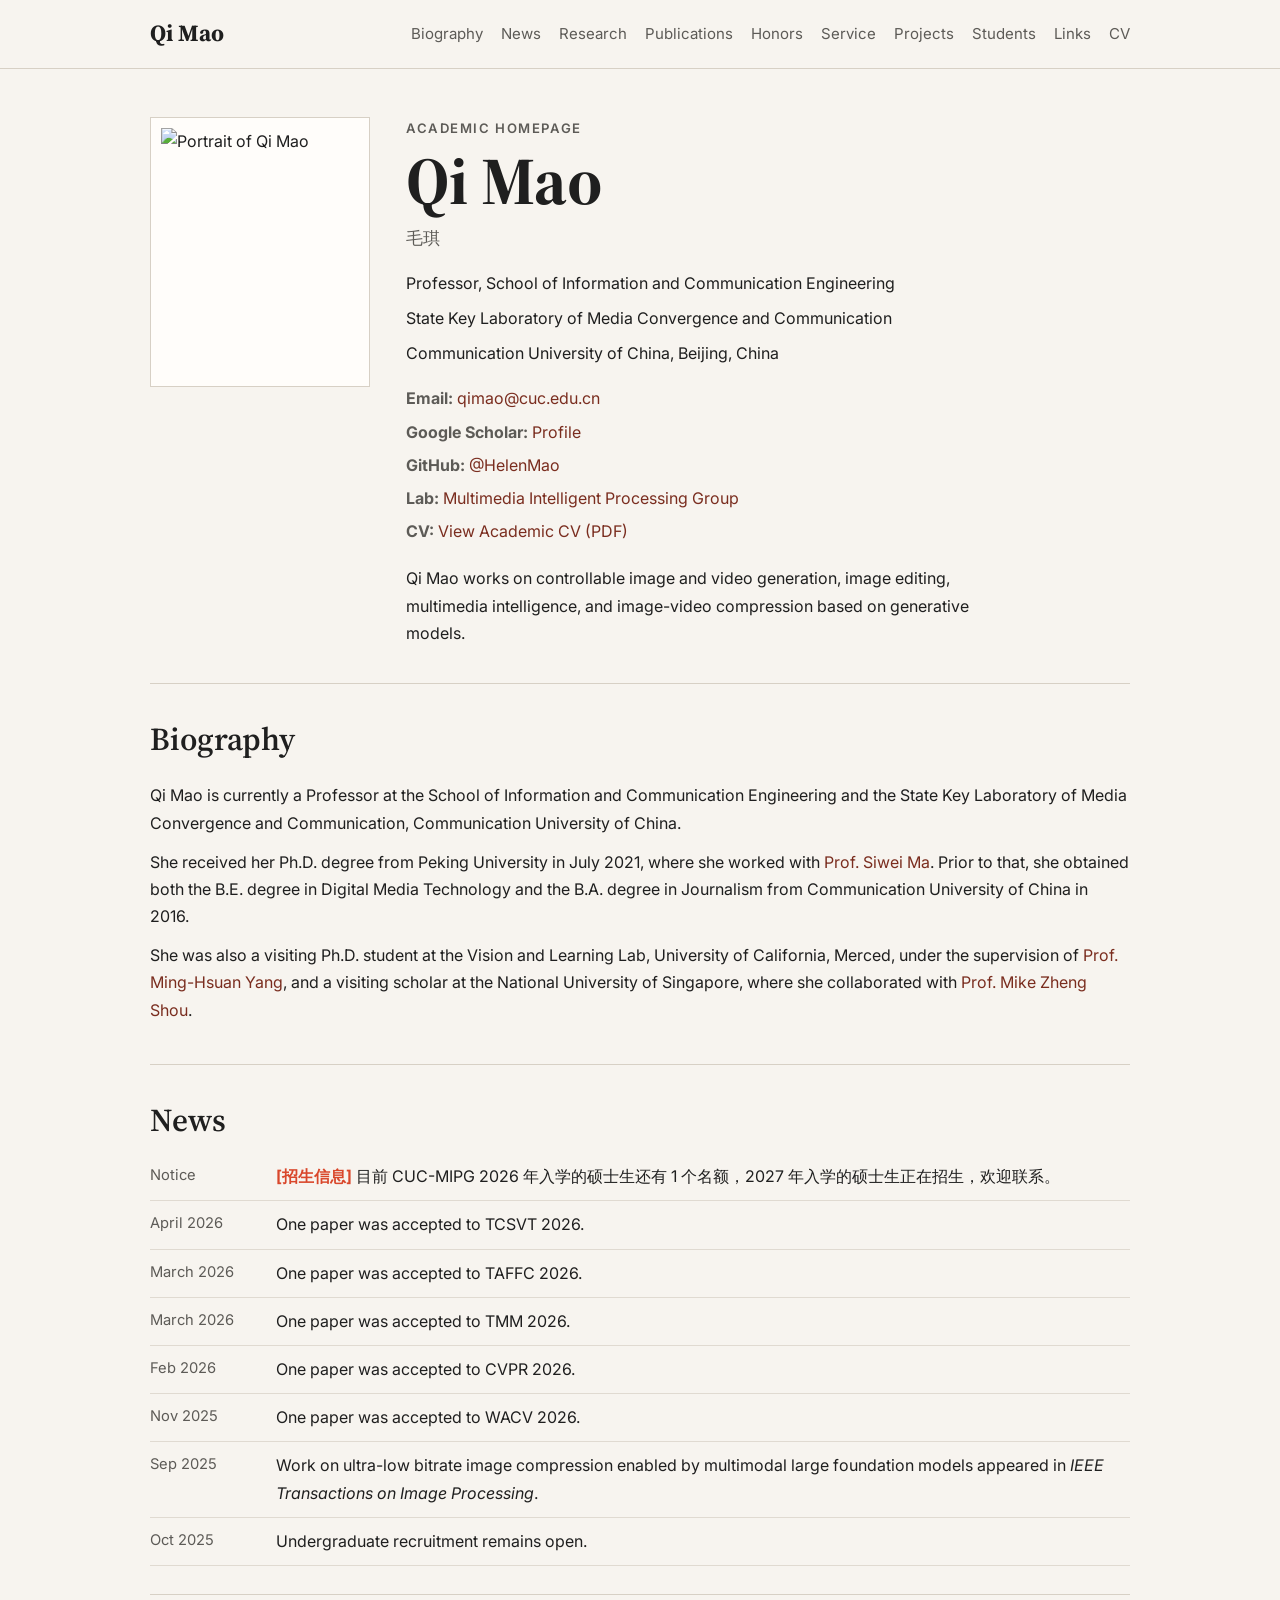
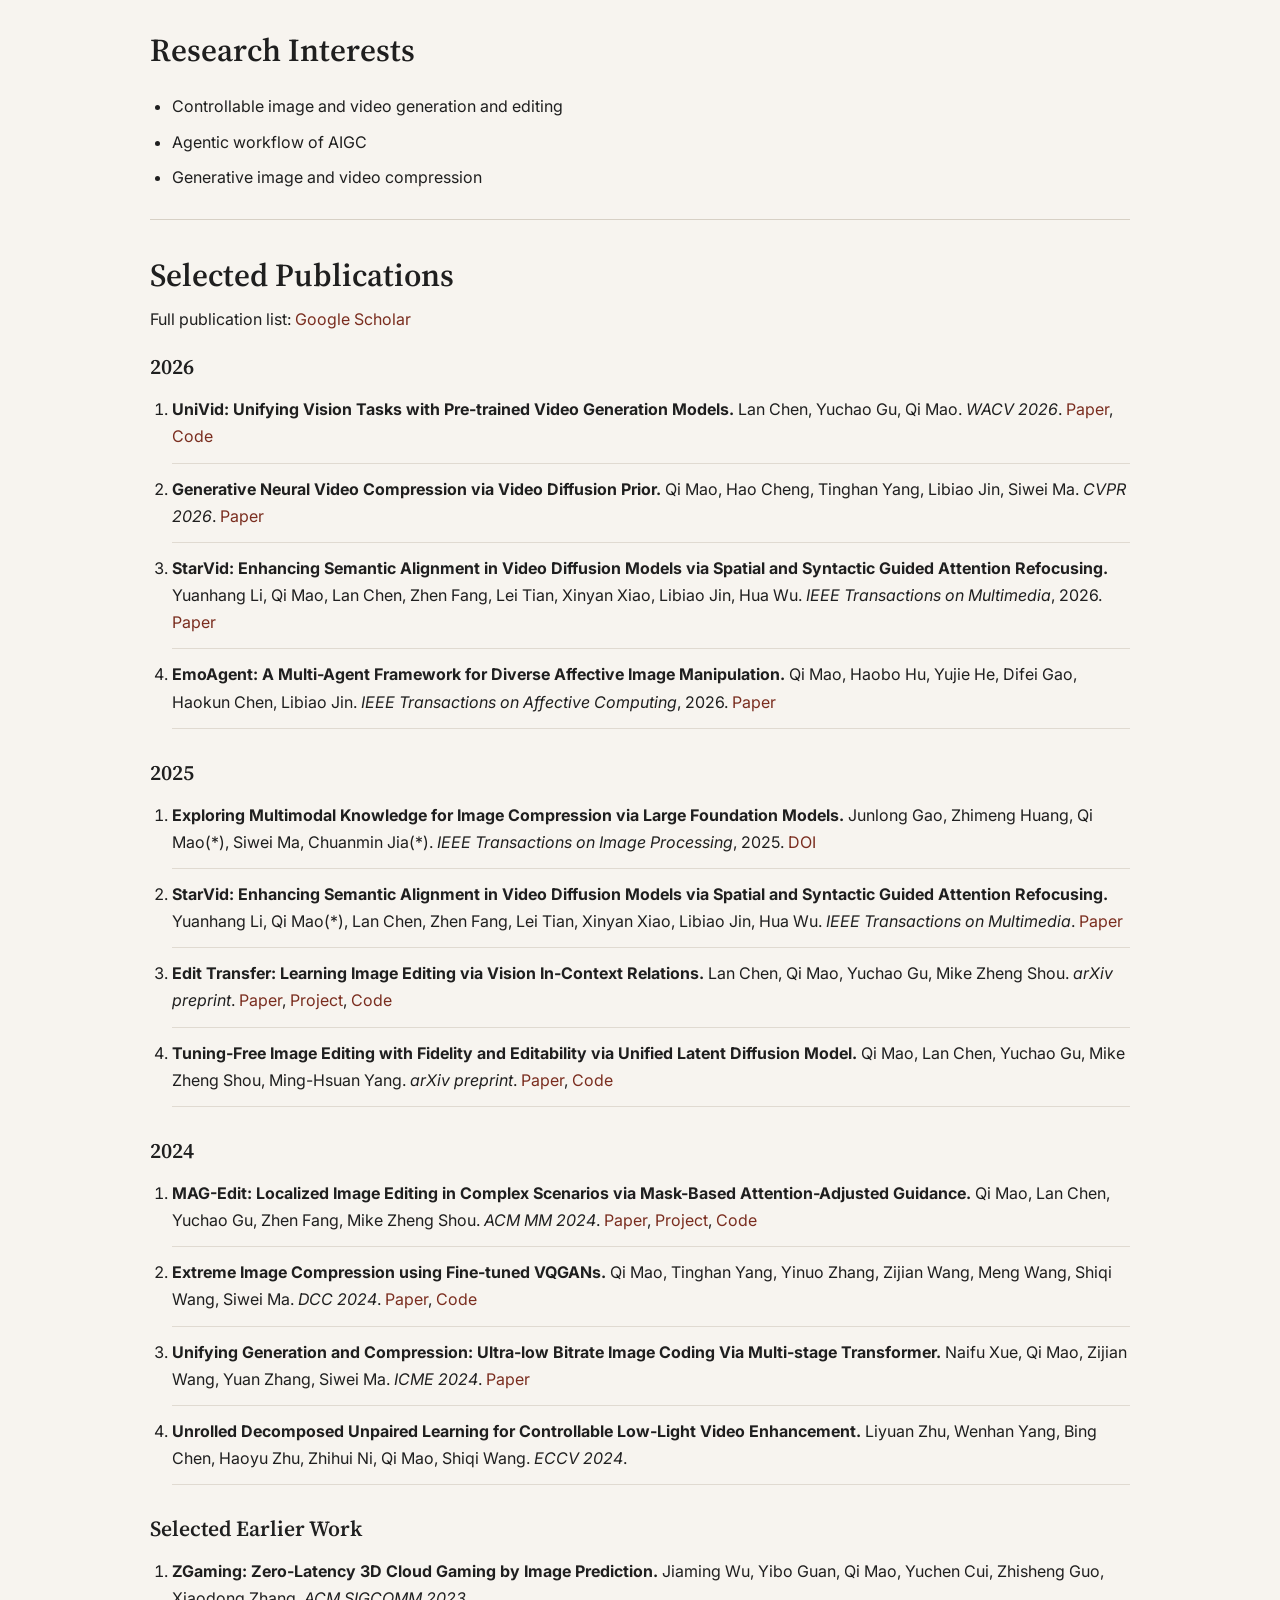
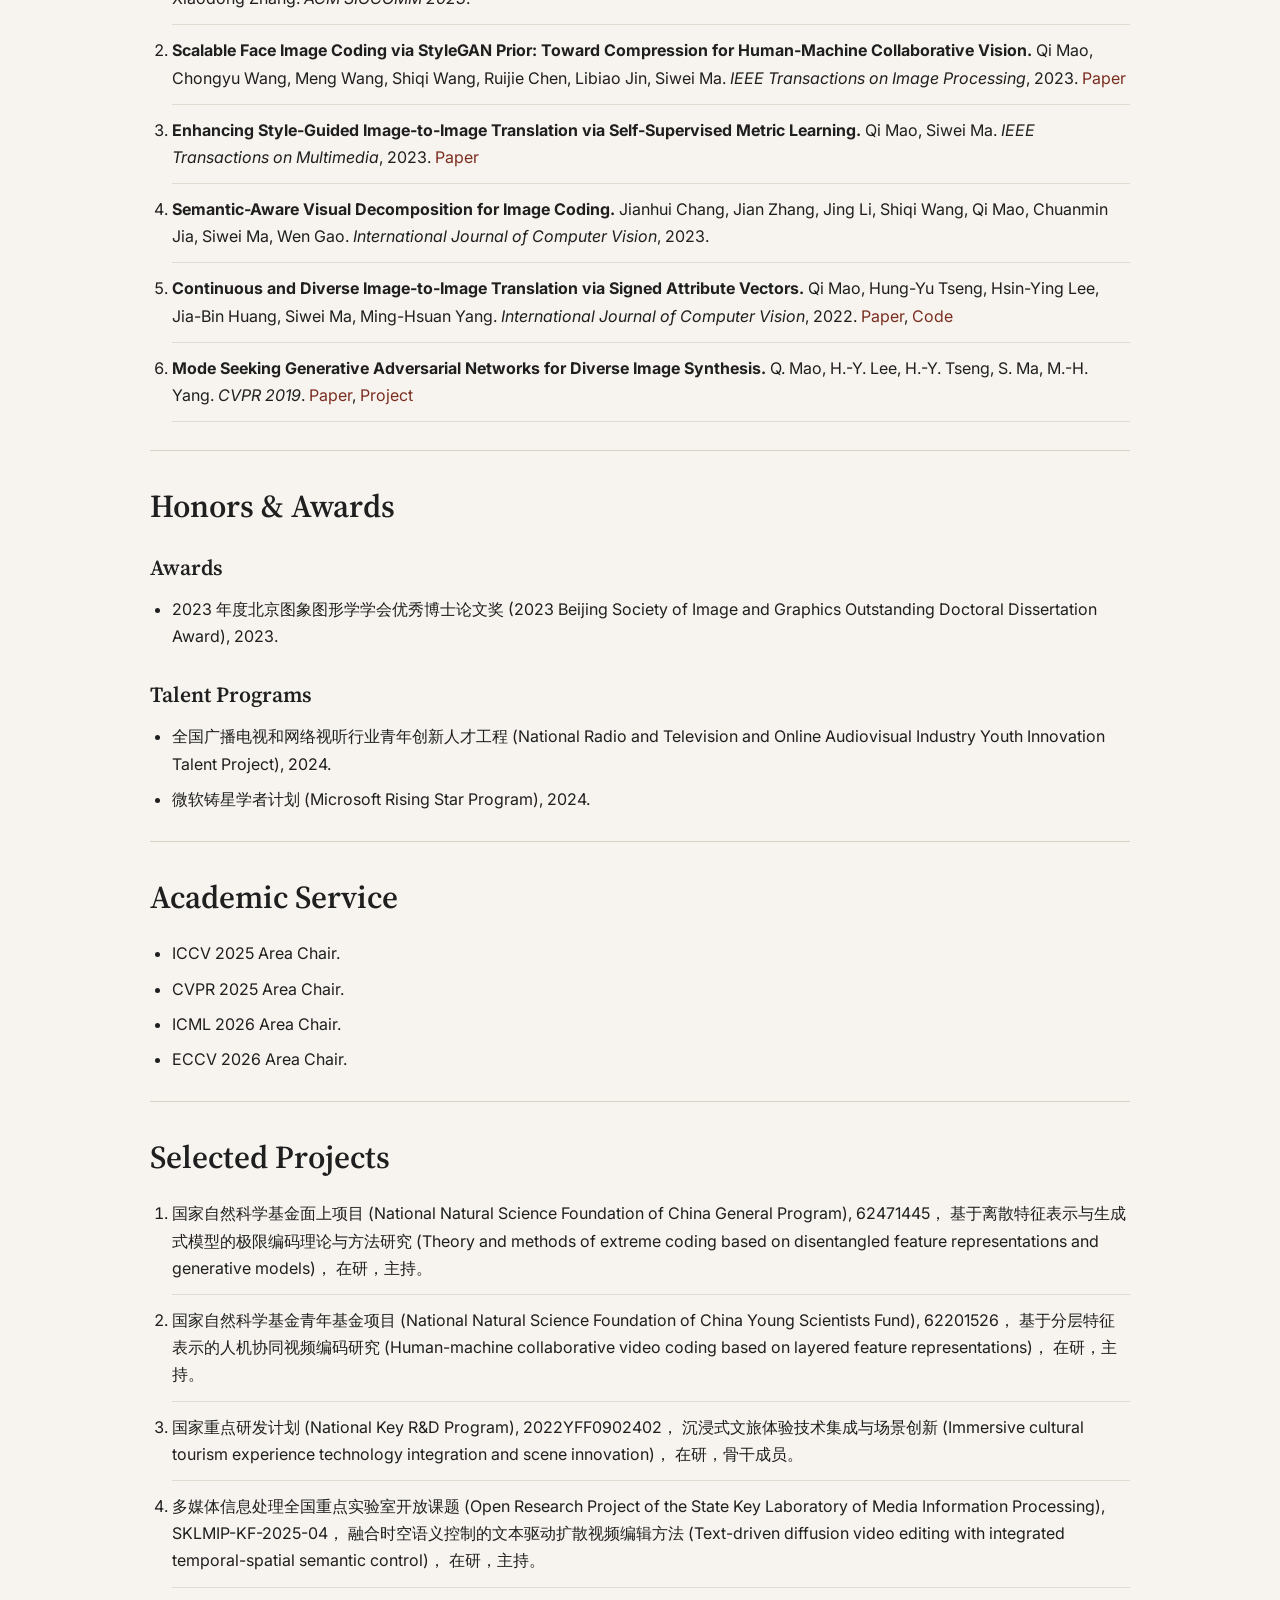
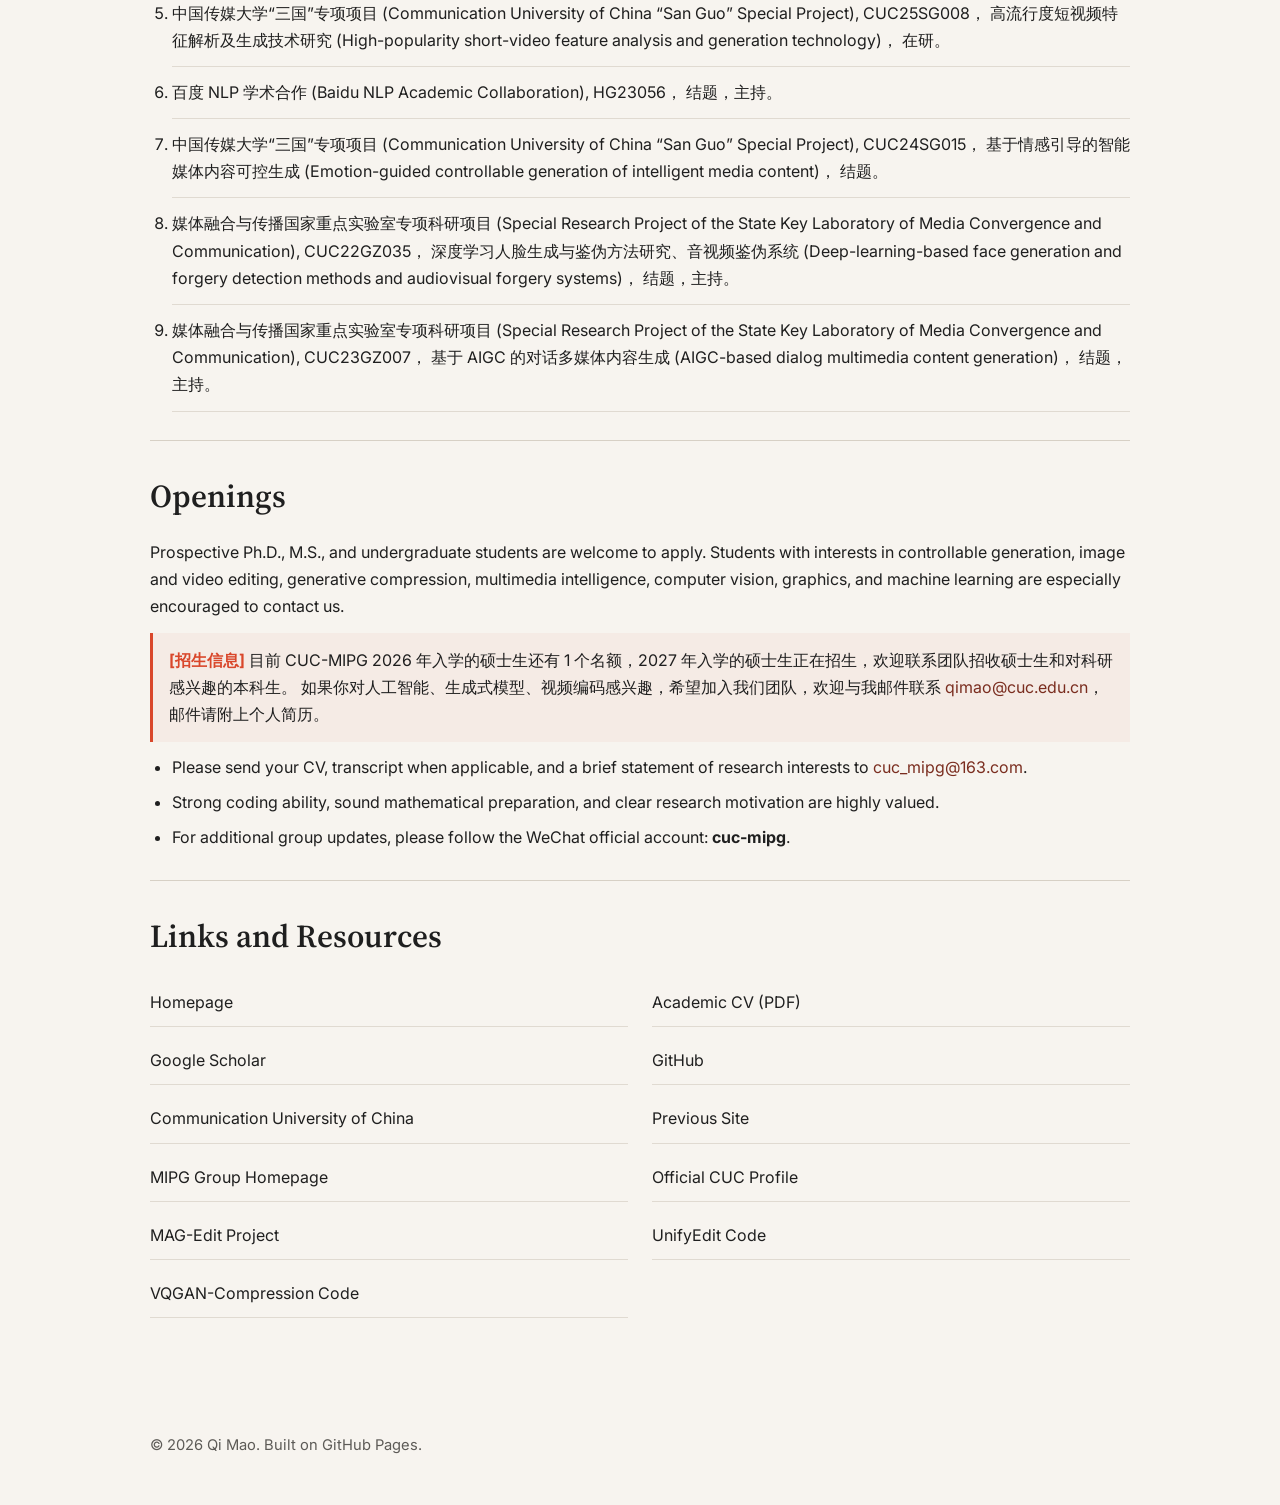
==== commit 7de85f12: "Add academic CV link" ====
--- a/index.html
+++ b/index.html
@@ -80,6 +80,7 @@
           <a href="#projects">Projects</a>
           <a href="#students">Students</a>
           <a href="#links">Links</a>
+          <a href="./assets/Qi_Mao_Academic_CV.pdf" target="_blank" rel="noreferrer">CV</a>
         </nav>
       </div>
     </header>
@@ -114,6 +115,10 @@
             <li>
               <strong>Lab:</strong>
               <a href="https://cuc-mipg.github.io/location.html" target="_blank" rel="noreferrer">Multimedia Intelligent Processing Group</a>
+            </li>
+            <li>
+              <strong>CV:</strong>
+              <a href="./assets/Qi_Mao_Academic_CV.pdf" target="_blank" rel="noreferrer">View Academic CV (PDF)</a>
             </li>
           </ul>
 
@@ -481,6 +486,7 @@
         </div>
         <div class="links-grid">
           <a href="https://HelenMao.github.io/">Homepage</a>
+          <a href="./assets/Qi_Mao_Academic_CV.pdf" target="_blank" rel="noreferrer">Academic CV (PDF)</a>
           <a href="https://scholar.google.com/citations?user=VTQZF6EAAAAJ&hl=zh-CN" target="_blank" rel="noreferrer">Google Scholar</a>
           <a href="https://github.com/HelenMao" target="_blank" rel="noreferrer">GitHub</a>
           <a href="https://www.cuc.edu.cn/" target="_blank" rel="noreferrer">Communication University of China</a>
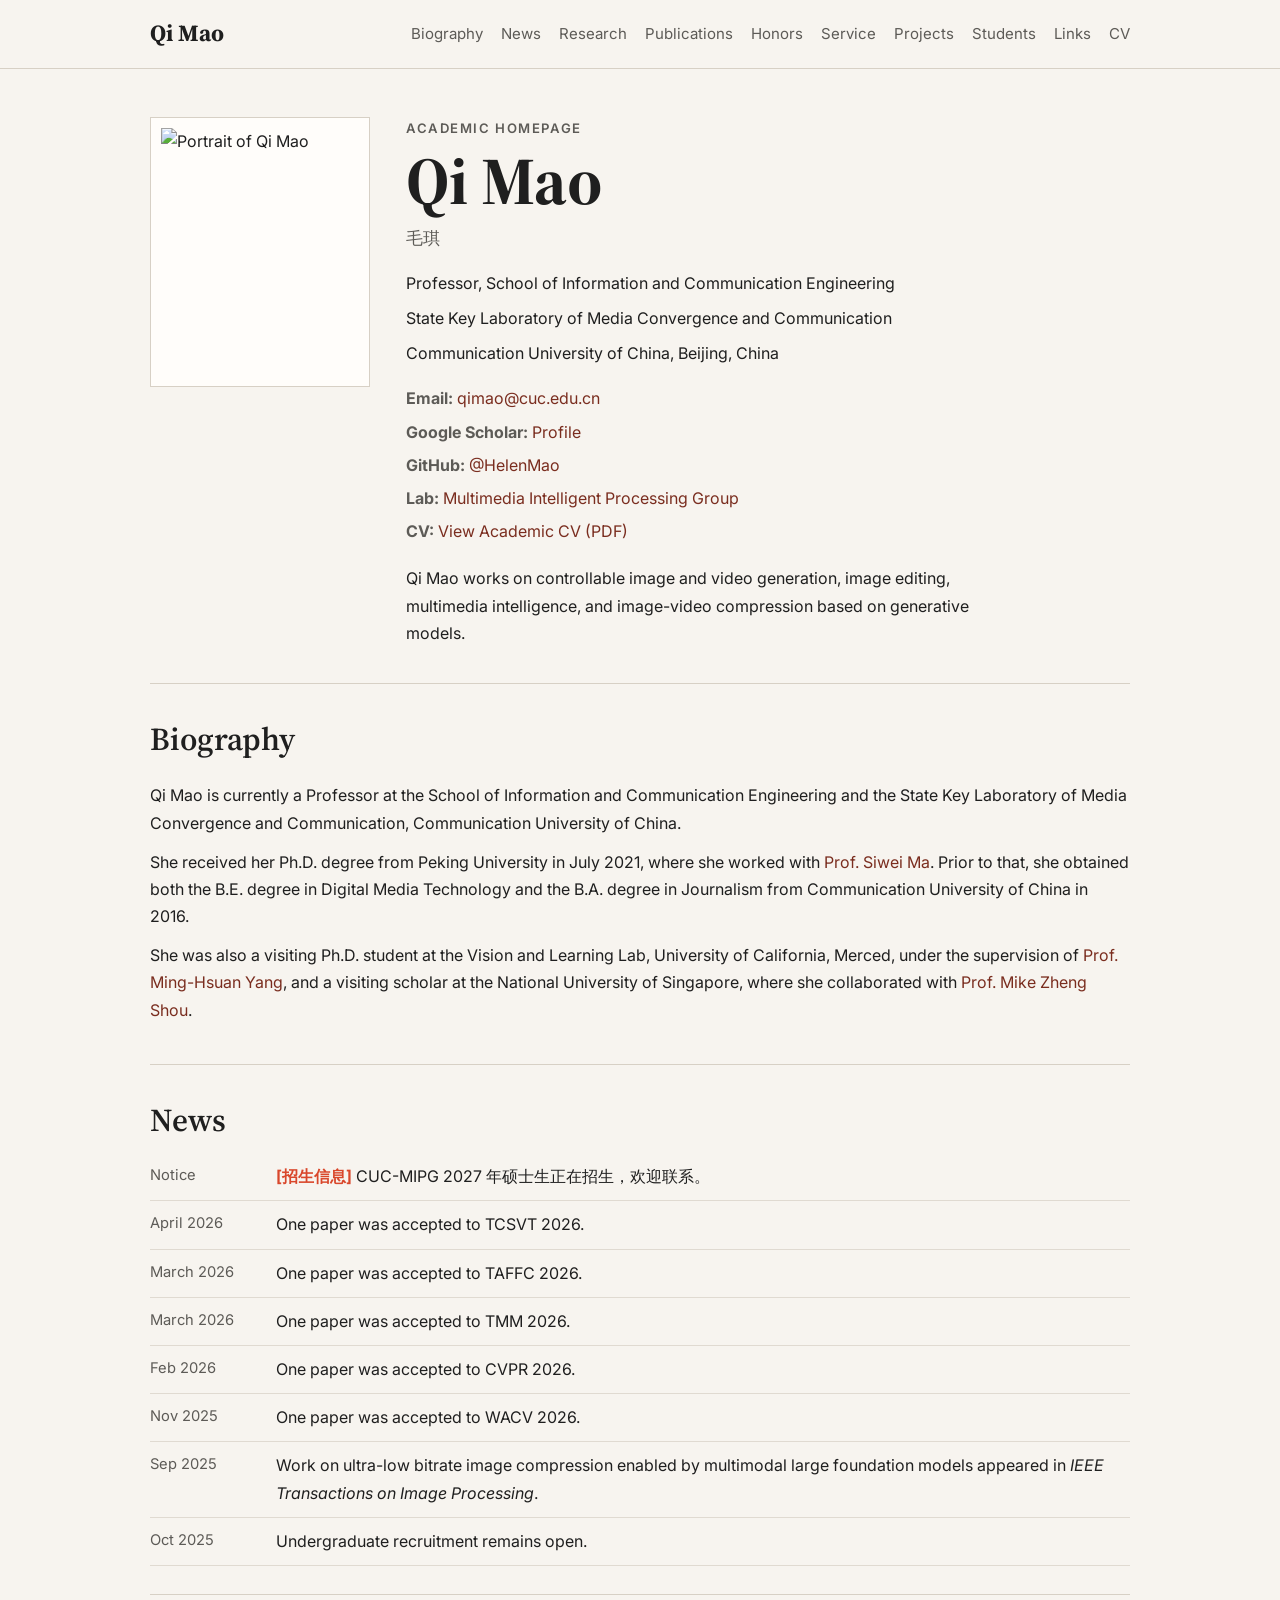
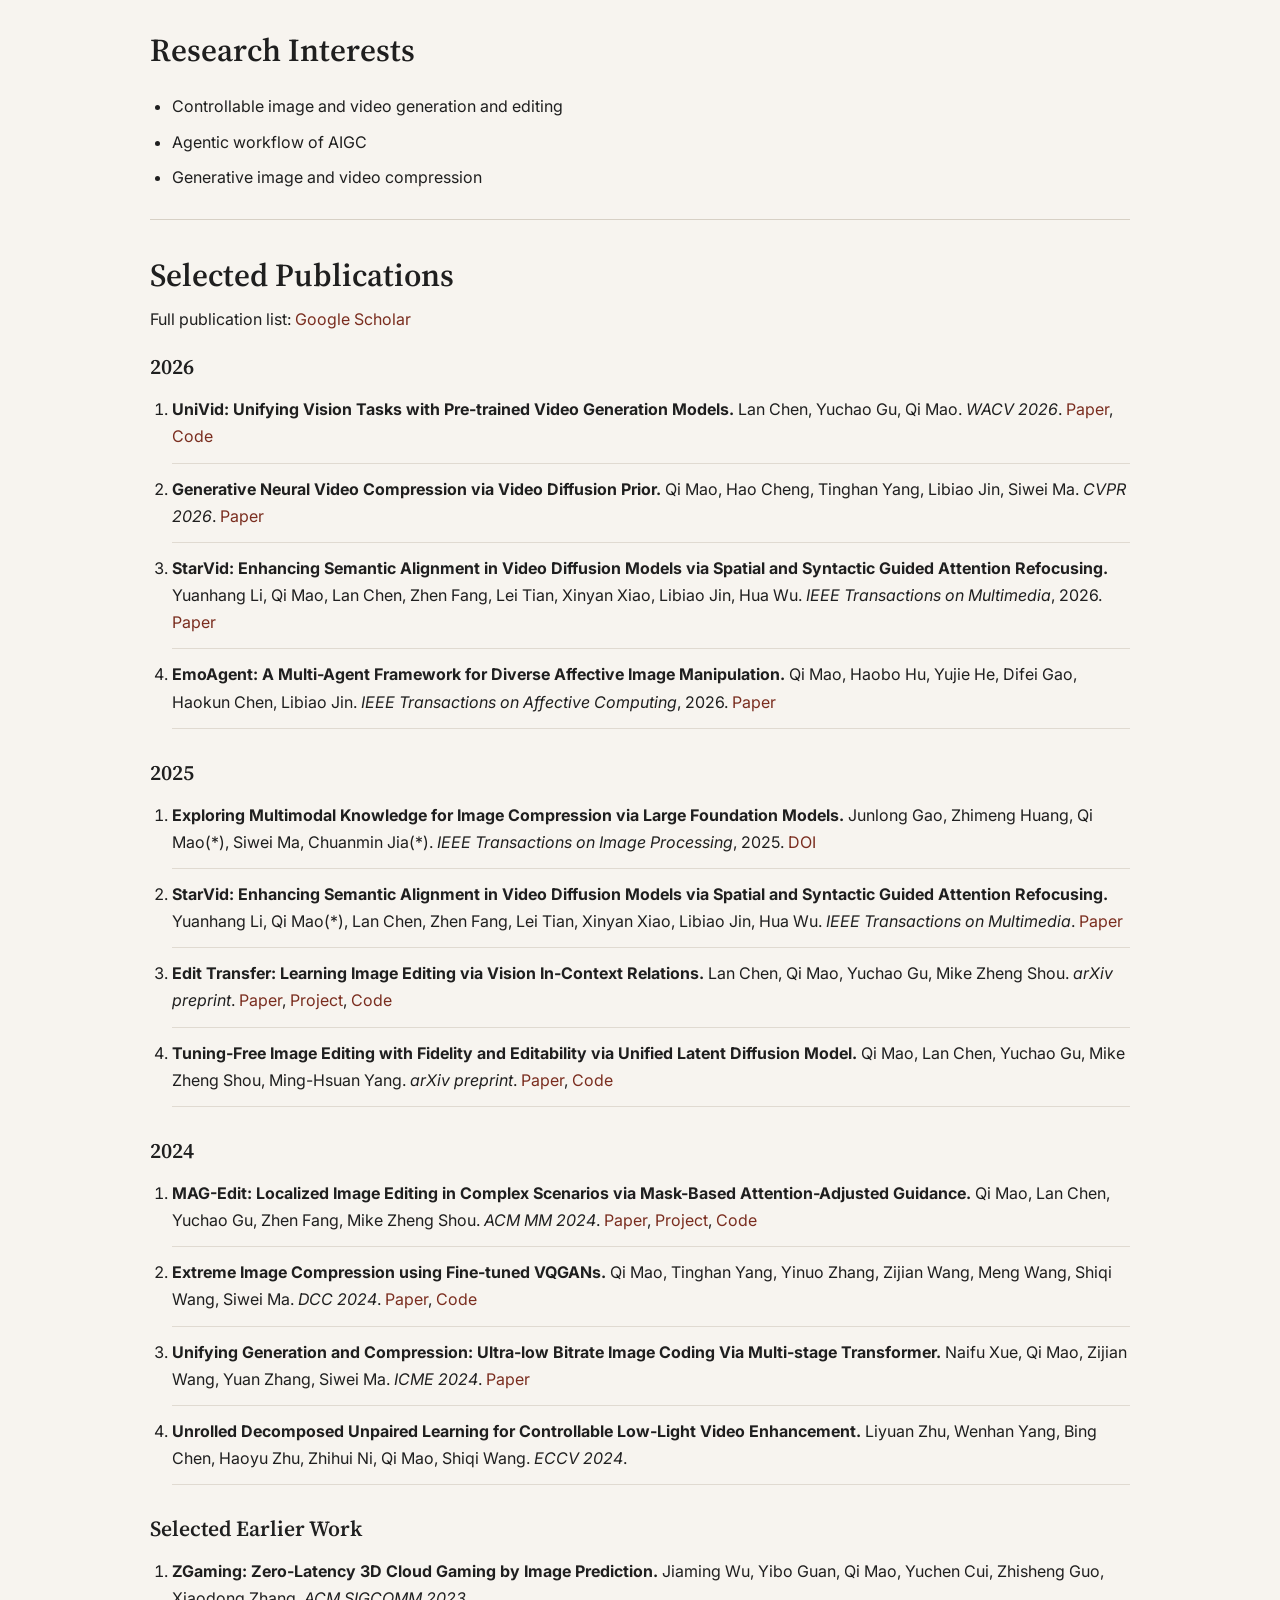
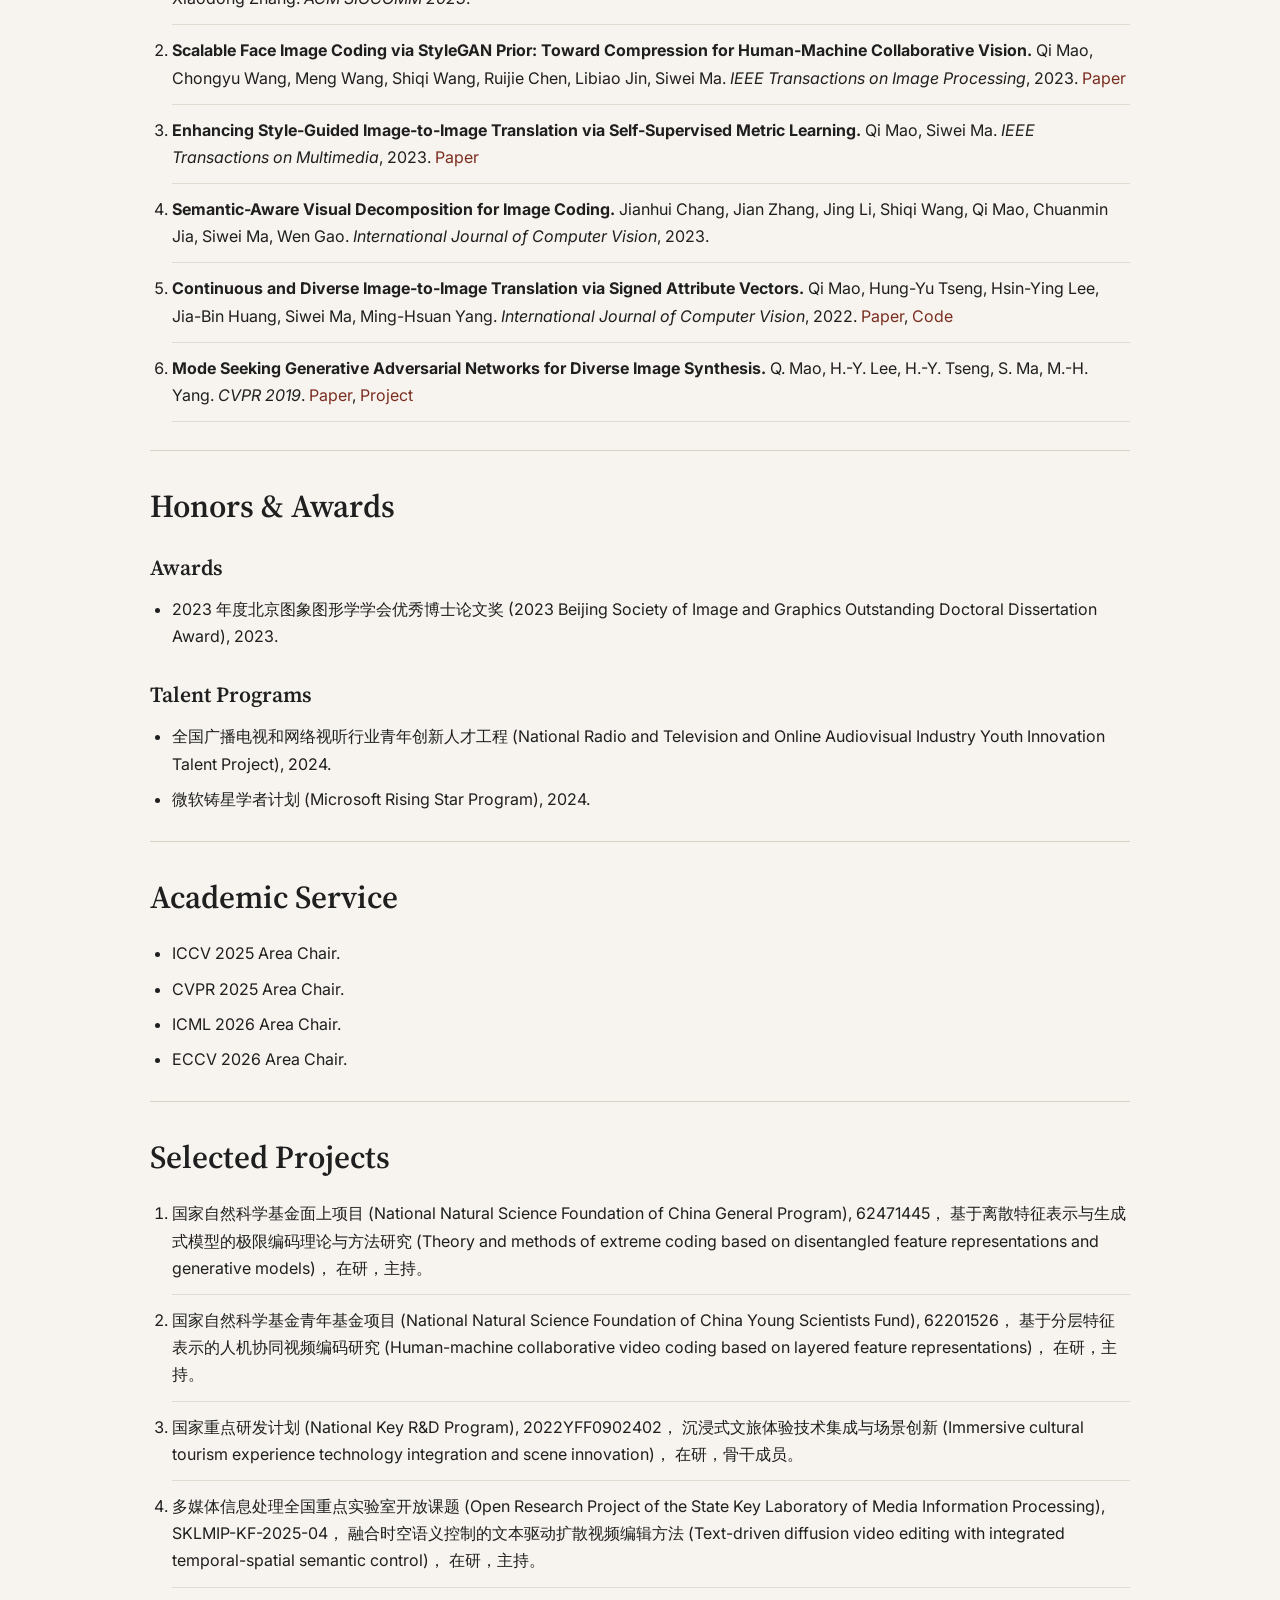
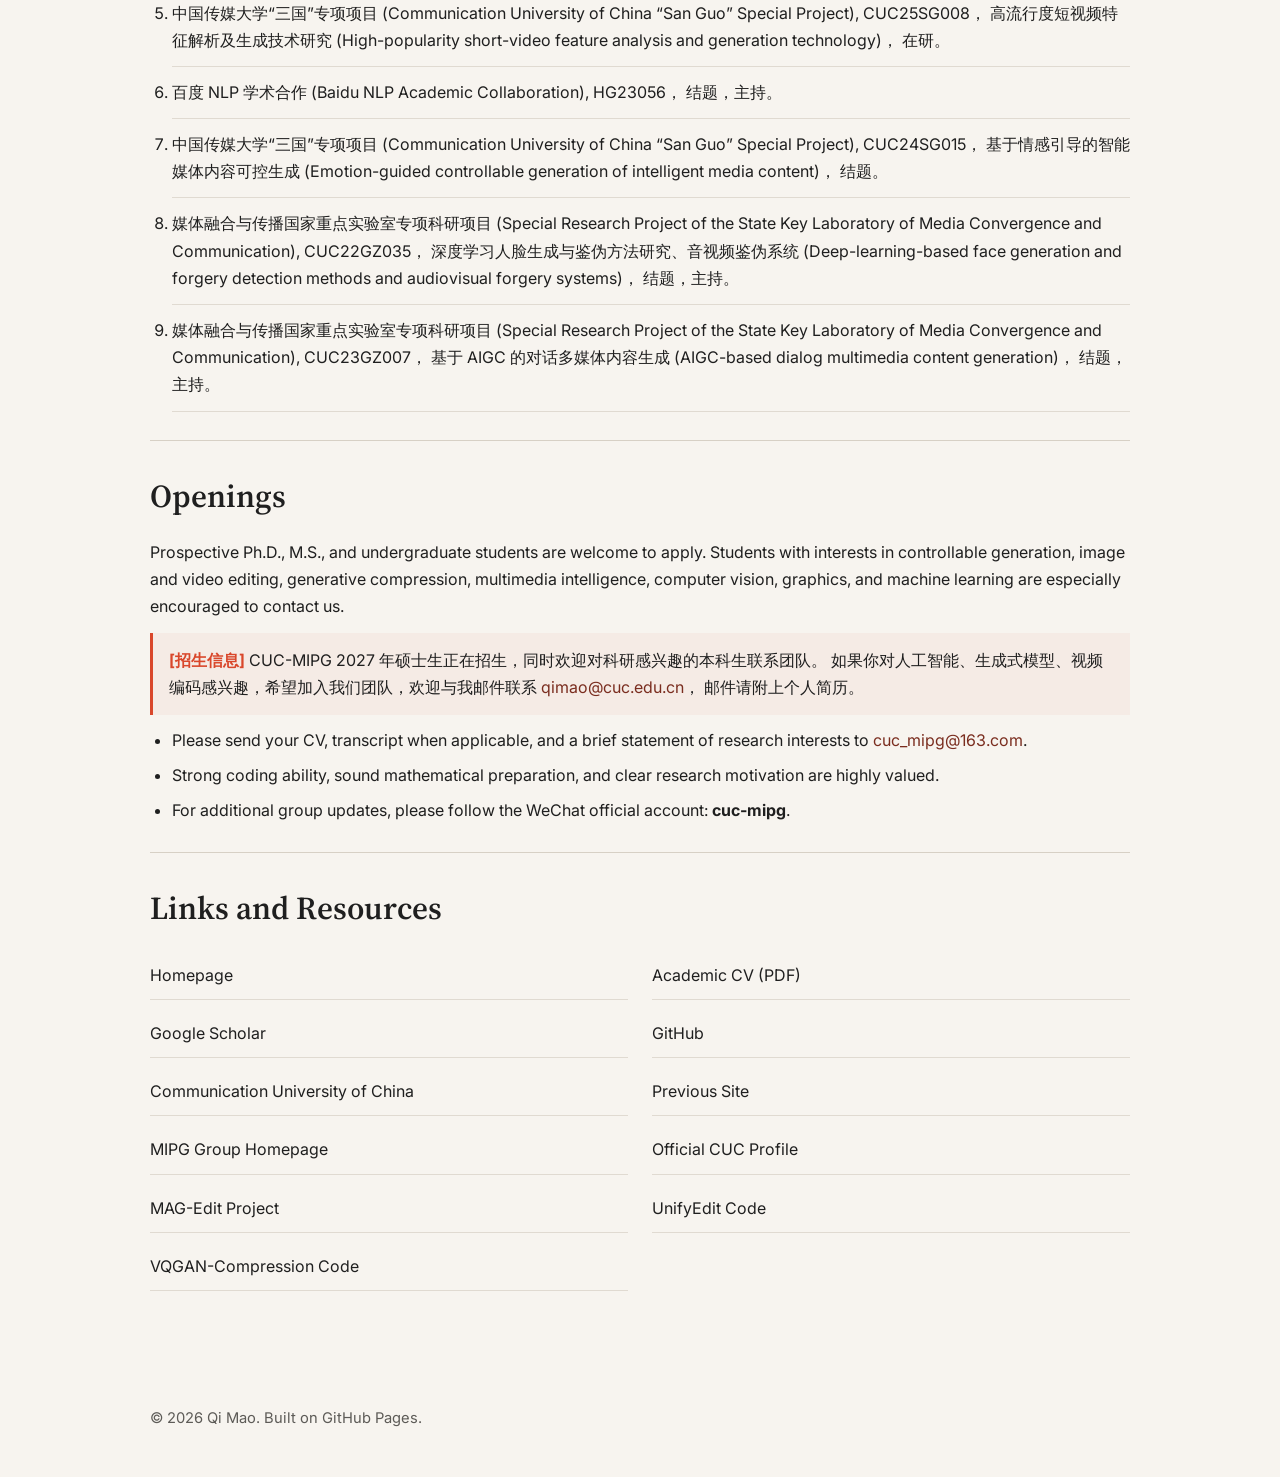
==== commit 055ad50b: "Update 2027 recruitment notice" ====
--- a/index.html
+++ b/index.html
@@ -166,7 +166,7 @@
             <span class="news-date">Notice</span>
             <span>
               <strong>[招生信息]</strong>
-              目前 CUC-MIPG 2026 年入学的硕士生还有 1 个名额，2027 年入学的硕士生正在招生，欢迎联系。
+              CUC-MIPG 2027 年硕士生正在招生，欢迎联系。
             </span>
           </li>
           <li>
@@ -463,7 +463,7 @@
           </p>
           <p class="recruitment-highlight">
             <strong>[招生信息]</strong>
-            目前 CUC-MIPG 2026 年入学的硕士生还有 1 个名额，2027 年入学的硕士生正在招生，欢迎联系团队招收硕士生和对科研感兴趣的本科生。
+            CUC-MIPG 2027 年硕士生正在招生，同时欢迎对科研感兴趣的本科生联系团队。
             如果你对人工智能、生成式模型、视频编码感兴趣，希望加入我们团队，欢迎与我邮件联系
             <a href="mailto:qimao@cuc.edu.cn">qimao@cuc.edu.cn</a>，
             邮件请附上个人简历。
